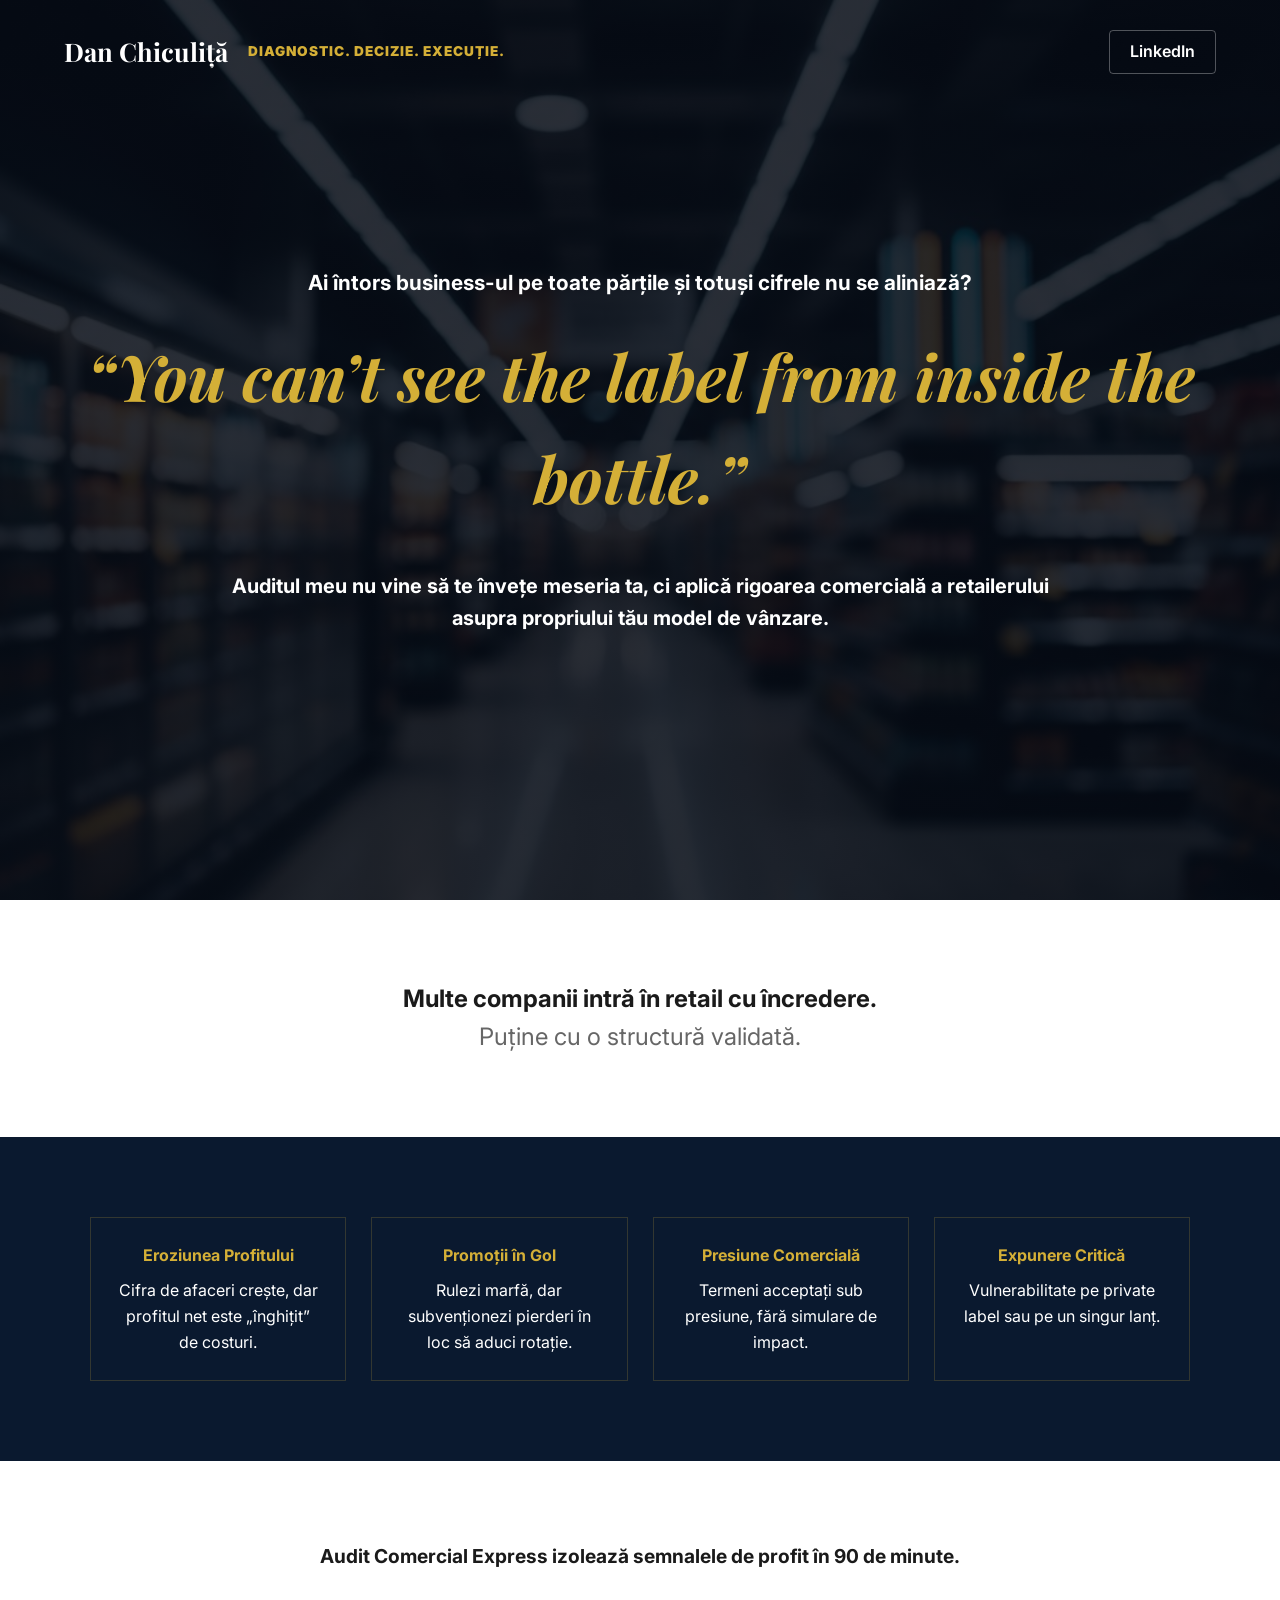
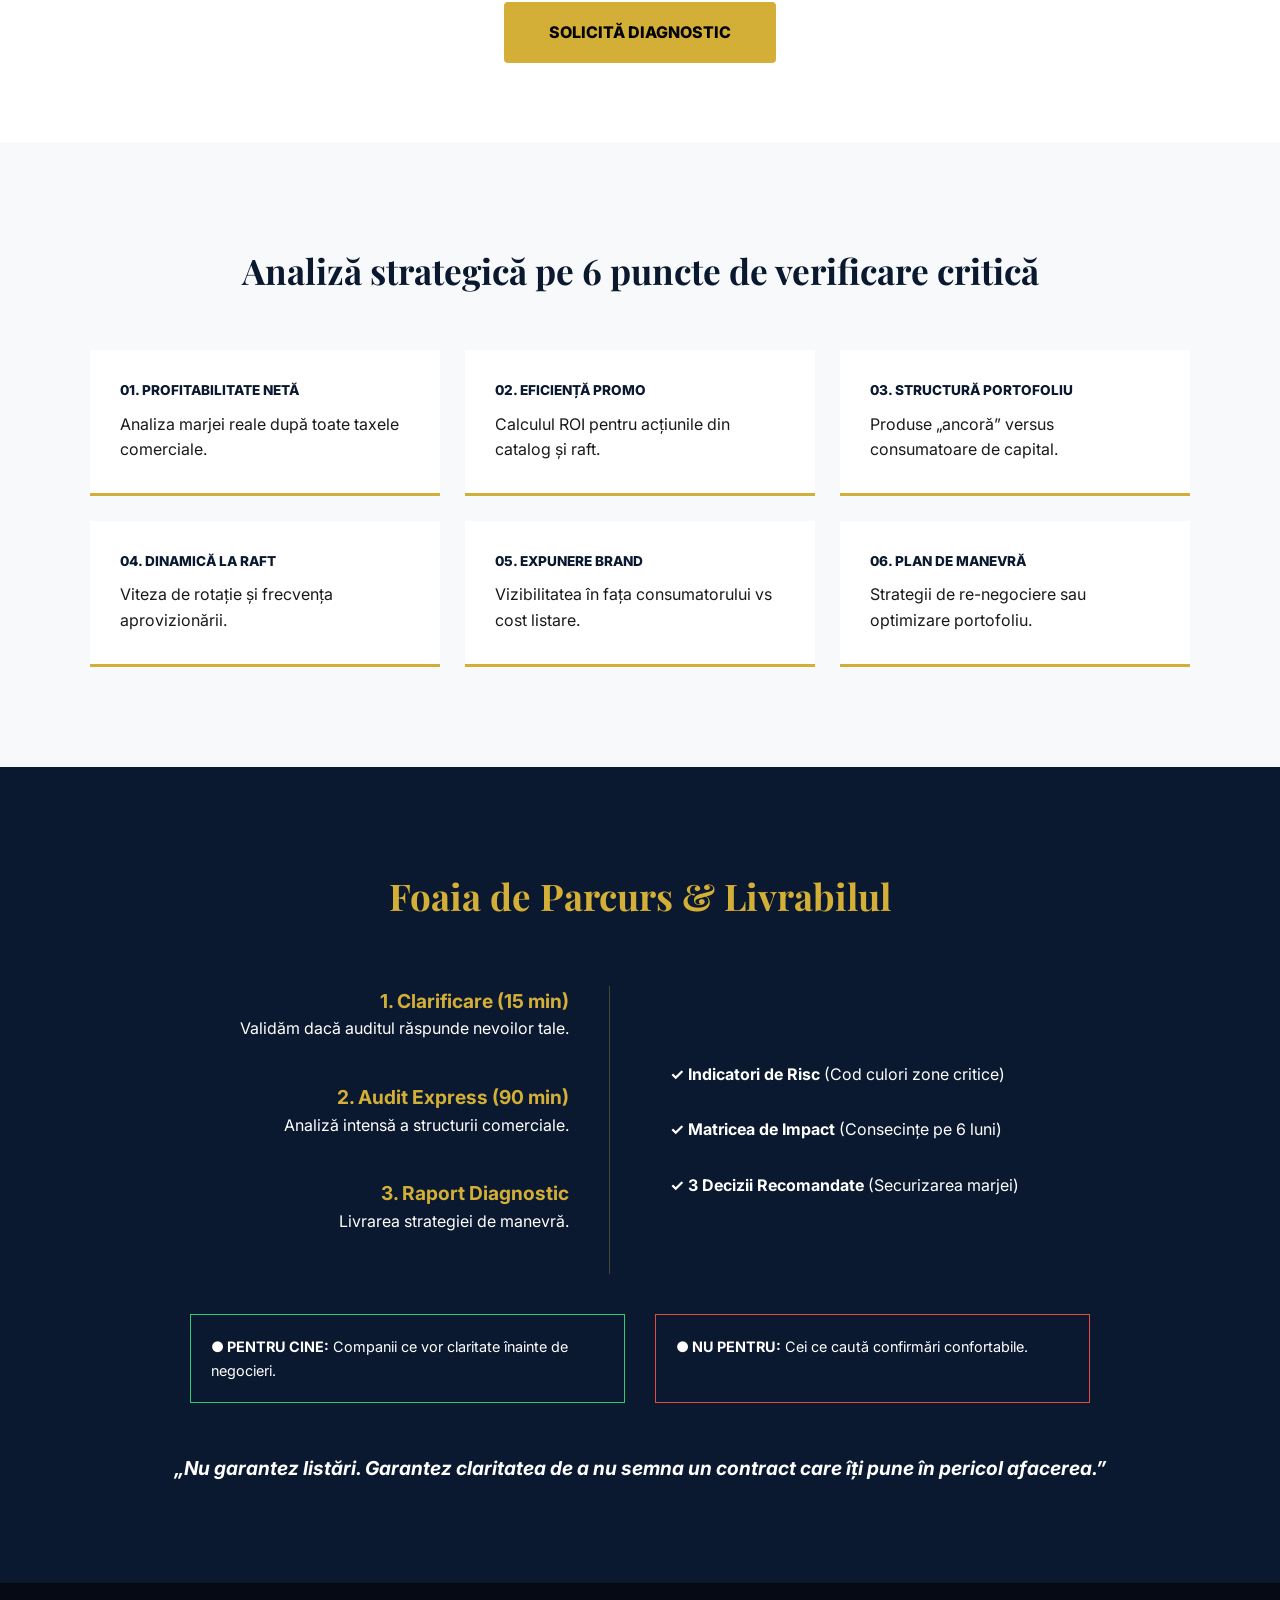
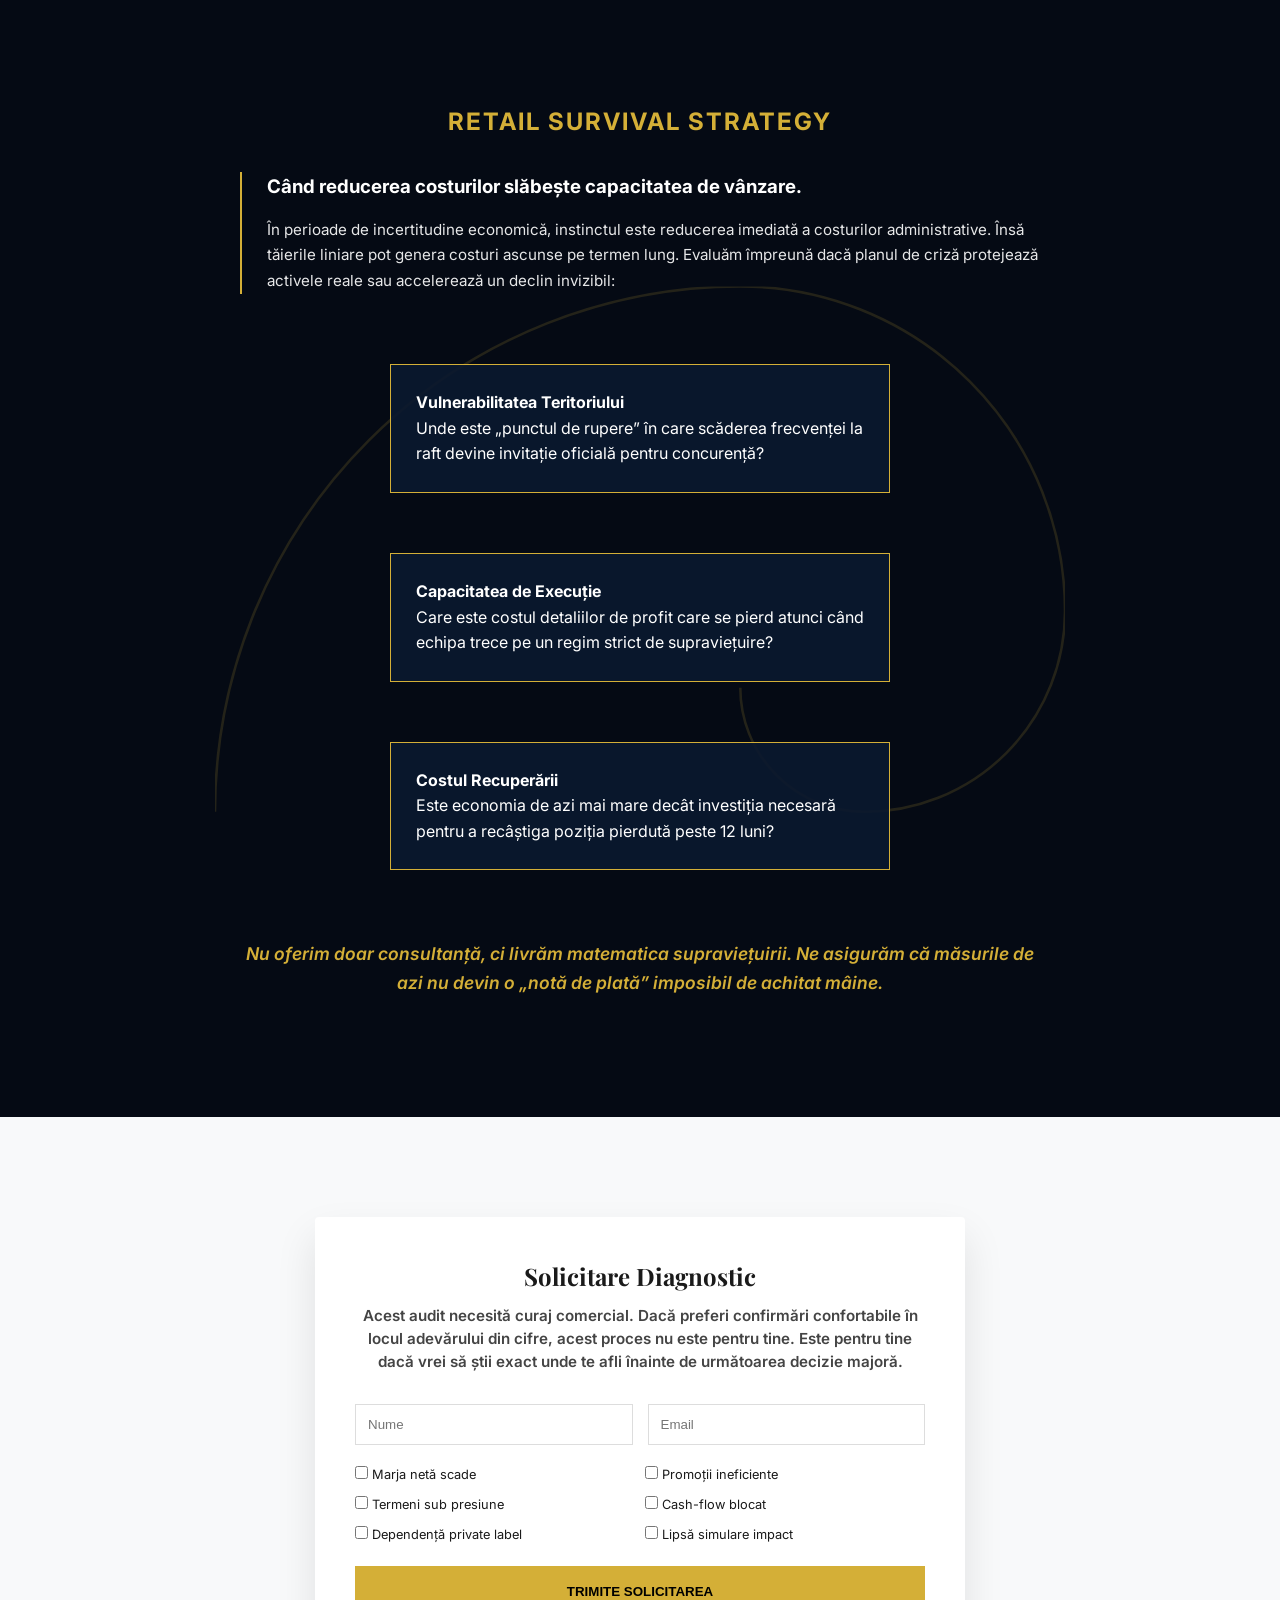
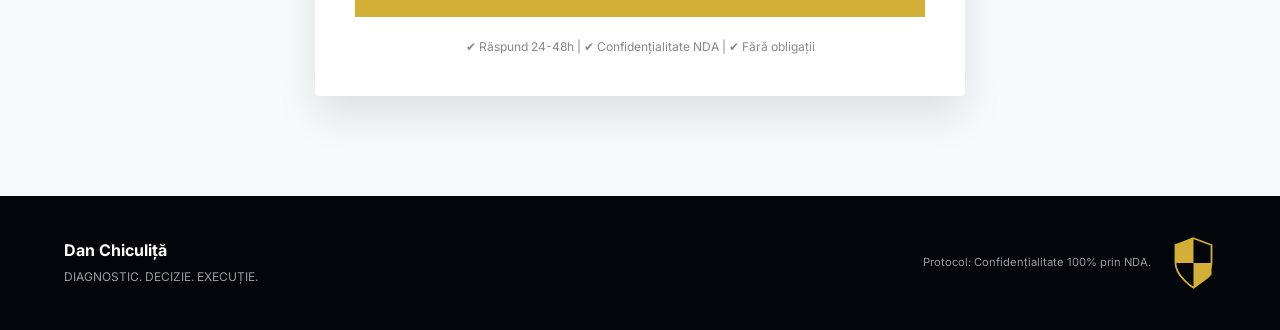
==== index-ro.html @ 2c18dfa9 "Rename index.html to index-ro.html" ====
<!DOCTYPE html>
<html lang="ro">
<head>
    <meta charset="UTF-8">
    <meta name="viewport" content="width=device-width, initial-scale=1.0">
    <title>Dan Chiculiță | Retail Audit & Strategy</title>
    <link href="https://fonts.googleapis.com/css2?family=Playfair+Display:ital,wght@0,700;0,900;1,700&family=Inter:wght@300;400;600;800&display=swap" rel="stylesheet">
    <style>
        :root { 
            --bg-dark: #050a14; 
            --navy-deep: #0a192f; 
            --accent-gold: #d4af37; 
            --pearl-white: #f8f9fa; 
            --text-gray: #555;
        }
        
        * { margin: 0; padding: 0; box-sizing: border-box; }
        body { font-family: 'Inter', sans-serif; background-color: var(--pearl-white); color: #1a1a1a; line-height: 1.6; overflow-x: hidden; }

        header { position: absolute; width: 100%; top: 0; padding: 30px 5%; display: flex; justify-content: space-between; align-items: center; z-index: 100; }
        .brand-name { color: white; font-family: 'Playfair Display'; font-size: 1.6rem; text-decoration: none; font-weight: 700; }
        .logo-dde { color: var(--accent-gold); font-weight: 900; font-size: 0.85rem; margin-left: 20px; text-transform: uppercase; letter-spacing: 1px; }

        #hero-section { 
            height: 100vh; 
            background: linear-gradient(rgba(5,10,20,0.85), rgba(5,10,20,0.85)), url('supermarket.jpg') center/cover no-repeat; 
            display: flex; align-items: center; justify-content: center; text-align: center; color: white; padding: 0 5%; 
        }
        .hero-titles h1.quote { font-family: 'Playfair Display'; font-size: clamp(2.2rem, 5vw, 4rem); font-style: italic; color: var(--accent-gold); margin-bottom: 15px; }

        .zona-tripartita { text-align: center; }
        .bg-white { background: white; padding: 80px 5%; }
        .bg-navy { background: var(--navy-deep); color: white; padding: 80px 5%; }
        
        .grid-riscuri { display: grid; grid-template-columns: repeat(auto-fit, minmax(200px, 1fr)); gap: 25px; max-width: 1100px; margin: 0 auto; }
        .card-risc { border: 1px solid rgba(212,175,55,0.2); padding: 25px; transition: 0.3s; }
        .card-risc:hover { border-color: var(--accent-gold); transform: translateY(-5px); box-shadow: 0 10px 20px rgba(212,175,55,0.15); }
        .card-risc h4 { color: var(--accent-gold); margin-bottom: 10px; }

        #piloni { padding: 100px 5%; background: var(--pearl-white); text-align: center; }
        .piloni-grid { display: grid; grid-template-columns: repeat(3, 1fr); gap: 25px; max-width: 1100px; margin: 50px auto 0; }
        .pilon-box { background: white; padding: 30px; border-bottom: 3px solid var(--accent-gold); text-align: left; }
        .pilon-box h4 { color: var(--navy-deep); font-weight: 800; font-size: 0.85rem; text-transform: uppercase; margin-bottom: 10px; }

        #foaie-parcurs { padding: 100px 5%; background: var(--navy-deep); color: white; }
        .timeline-flex { max-width: 950px; margin: 0 auto; display: grid; grid-template-columns: 1fr 1fr; gap: 60px; }
        .timeline-steps { border-right: 1px solid rgba(212, 175, 55, 0.3); padding-right: 40px; text-align: right; }
        .timeline-step { margin-bottom: 40px; }
        .timeline-step h3 { color: var(--accent-gold); font-size: 1.2rem; }
        .livrabile-list { display: flex; flex-direction: column; gap: 30px; justify-content: center; }

        .fib-box-asym { border: 1px solid var(--accent-gold); padding: 25px; background: rgba(10,25,47,0.9); width: 340px; margin: 20px 0; z-index: 5; }

        .form-container { max-width: 650px; margin: 0 auto; background: white; padding: 40px; border-radius: 4px; box-shadow: 0 20px 40px rgba(0,0,0,0.1); }
        .form-grid { display: grid; grid-template-columns: 1fr 1fr; gap: 15px; margin-bottom: 20px; }
        .checklist { display: grid; grid-template-columns: 1fr 1fr; gap: 10px; font-size: 0.8rem; margin: 20px 0; text-align: left; }

        footer { padding: 40px 5%; background: #02050a; color: white; display: flex; justify-content: space-between; align-items: center; }
        .shield-svg { width: 45px; fill: var(--accent-gold); }
    </style>
</head>
<body>

    <header>
        <div style="display: flex; align-items: center;">
            <a href="#" class="brand-name">Dan Chiculiță</a>
            <div class="logo-dde">DIAGNOSTIC. DECIZIE. EXECUȚIE.</div>
        </div>
        <a href="https://linkedin.com/in/danchiculita" target="_blank" style="color:white; text-decoration:none; font-weight:600; border:1px solid rgba(255,255,255,0.3); padding:8px 20px; border-radius:4px;">LinkedIn</a>
    </header>

    <section id="hero-section">
        <div class="hero-titles">
            <p style="font-weight:700; font-size:1.3rem; margin-bottom:25px;">Ai întors business-ul pe toate părțile și totuși cifrele nu se aliniază?</p>
            <h1 class="quote">“You can’t see the label from inside the bottle.”</h1>
            <p style="font-weight:700; font-size:1.25rem; max-width:850px; margin:40px auto 0;">Auditul meu nu vine să te învețe meseria ta, ci aplică rigoarea comercială a retailerului asupra propriului tău model de vânzare.</p>
        </div>
    </section>

    <section class="zona-tripartita">
        <div class="bg-white">
            <h2>Multe companii intră în retail cu încredere. <br><span style="font-weight: 400; color: #666;">Puține cu o structură validată.</span></h2>
        </div>
        <div class="bg-navy">
            <div class="grid-riscuri">
                <div class="card-risc"><h4>Eroziunea Profitului</h4><p>Cifra de afaceri crește, dar profitul net este „înghițit” de costuri.</p></div>
                <div class="card-risc"><h4>Promoții în Gol</h4><p>Rulezi marfă, dar subvenționezi pierderi în loc să aduci rotație.</p></div>
                <div class="card-risc"><h4>Presiune Comercială</h4><p>Termeni acceptați sub presiune, fără simulare de impact.</p></div>
                <div class="card-risc"><h4>Expunere Critică</h4><p>Vulnerabilitate pe private label sau pe un singur lanț.</p></div>
            </div>
        </div>
        <div class="bg-white">
            <p style="font-size: 1.2rem; font-weight: 700; margin-bottom: 30px;">Audit Comercial Express izolează semnalele de profit în 90 de minute.</p>
            <a href="#contact" style="display: inline-block; background: var(--accent-gold); color: black; padding: 18px 45px; text-decoration: none; font-weight: 800; border-radius: 4px;">SOLICITĂ DIAGNOSTIC</a>
        </div>
    </section>

    <section id="piloni">
        <h2 style="font-family:'Playfair Display'; color:var(--navy-deep); font-size: 2.2rem;">Analiză strategică pe 6 puncte de verificare critică</h2>
        <div class="piloni-grid">
            <div class="pilon-box"><h4>01. Profitabilitate Netă</h4><p>Analiza marjei reale după toate taxele comerciale.</p></div>
            <div class="pilon-box"><h4>02. Eficiență Promo</h4><p>Calculul ROI pentru acțiunile din catalog și raft.</p></div>
            <div class="pilon-box"><h4>03. Structură Portofoliu</h4><p>Produse „ancoră” versus consumatoare de capital.</p></div>
            <div class="pilon-box"><h4>04. Dinamică la Raft</h4><p>Viteza de rotație și frecvența aprovizionării.</p></div>
            <div class="pilon-box"><h4>05. Expunere Brand</h4><p>Vizibilitatea în fața consumatorului vs cost listare.</p></div>
            <div class="pilon-box"><h4>06. Plan de Manevră</h4><p>Strategii de re-negociere sau optimizare portofoliu.</p></div>
        </div>
    </section>

    <section id="foaie-parcurs">
        <h2 style="text-align:center; font-family:'Playfair Display'; color:var(--accent-gold); margin-bottom:60px; font-size: 2.3rem;">Foaia de Parcurs & Livrabilul</h2>
        <div class="timeline-flex">
            <div class="timeline-steps">
                <div class="timeline-step"><h3>1. Clarificare (15 min)</h3><p>Validăm dacă auditul răspunde nevoilor tale.</p></div>
                <div class="timeline-step"><h3>2. Audit Express (90 min)</h3><p>Analiză intensă a structurii comerciale.</p></div>
                <div class="timeline-step"><h3>3. Raport Diagnostic</h3><p>Livrarea strategiei de manevră.</p></div>
            </div>
            <div class="livrabile-list">
                <p><strong>✓ Indicatori de Risc</strong> (Cod culori zone critice)</p>
                <p><strong>✓ Matricea de Impact</strong> (Consecințe pe 6 luni)</p>
                <p><strong>✓ 3 Decizii Recomandate</strong> (Securizarea marjei)</p>
            </div>
        </div>
        <div style="max-width: 900px; margin: 40px auto 0; display: grid; grid-template-columns: 1fr 1fr; gap: 30px;">
            <div style="border: 1px solid #2ecc71; padding: 20px; font-size: 0.9rem;"><strong>● PENTRU CINE:</strong> Companii ce vor claritate înainte de negocieri.</div>
            <div style="border: 1px solid #e74c3c; padding: 20px; font-size: 0.9rem;"><strong>● NU PENTRU:</strong> Cei ce caută confirmări confortabile.</div>
        </div>
        <p style="text-align: center; margin-top: 50px; font-style: italic; font-weight: 700; font-size: 1.2rem; color: white;">
            „Nu garantez listări. Garantez claritatea de a nu semna un contract care îți pune în pericol afacerea.”
        </p>
    </section>

    <section id="fibonacci" style="padding: 120px 5%; background: var(--bg-dark); color: white; position: relative; text-align: center;">
        <svg style="position: absolute; top: 50%; left: 50%; transform: translate(-50%, -50%); width: 850px; opacity: 0.15;" viewBox="0 0 100 62" xmlns="http://www.w3.org/2000/svg">
            <path d="M0,61.8 A61.8,61.8 0 0,1 61.8,0 A38.2,38.2 0 0,1 100,38.2 A23.6,23.6 0 0,1 76.4,61.8 A14.6,14.6 0 0,1 61.8,47.2" fill="none" stroke="#d4af37" stroke-width="0.3"/>
        </svg>
        <div style="position: relative; z-index: 10; max-width: 800px; margin: 0 auto;">
            <h2 style="color:var(--accent-gold); margin-bottom: 30px; letter-spacing: 2px;">RETAIL SURVIVAL STRATEGY</h2>
            <div style="margin-bottom: 50px; text-align: left; border-left: 2px solid var(--accent-gold); padding-left: 25px;">
                <h3 style="margin-bottom: 15px;">Când reducerea costurilor slăbește capacitatea de vânzare.</h3>
                <p style="font-size: 0.95rem; opacity: 0.9; line-height: 1.7;">
                    În perioade de incertitudine economică, instinctul este reducerea imediată a costurilor administrative. Însă tăierile liniare pot genera costuri ascunse pe termen lung. Evaluăm împreună dacă planul de criză protejează activele reale sau accelerează un declin invizibil:
                </p>
            </div>
            <div style="display: flex; flex-direction: column; gap: 20px; align-items: center;">
                <div class="fib-box-asym" style="width: 100%; max-width: 500px; text-align: left;">
                    <strong>Vulnerabilitatea Teritoriului</strong>
                    <p>Unde este „punctul de rupere” în care scăderea frecvenței la raft devine invitație oficială pentru concurență?</p>
                </div>
                <div class="fib-box-asym" style="width: 100%; max-width: 500px; text-align: left;">
                    <strong>Capacitatea de Execuție</strong>
                    <p>Care este costul detaliilor de profit care se pierd atunci când echipa trece pe un regim strict de supraviețuire?</p>
                </div>
                <div class="fib-box-asym" style="width: 100%; max-width: 500px; text-align: left;">
                    <strong>Costul Recuperării</strong>
                    <p>Este economia de azi mai mare decât investiția necesară pentru a recâștiga poziția pierdută peste 12 luni?</p>
                </div>
            </div>
            <p style="margin-top: 50px; font-size: 1.1rem; font-weight: 600; font-style: italic; color: var(--accent-gold);">
                Nu oferim doar consultanță, ci livrăm matematica supraviețuirii. Ne asigurăm că măsurile de azi nu devin o „notă de plată” imposibil de achitat mâine.
            </p>
        </div>
    </section>

    <section id="contact" style="padding: 100px 5%; text-align: center;">
        <div class="form-container">
            <h2 style="font-family:'Playfair Display'; margin-bottom: 10px;">Solicitare Diagnostic</h2>
            <p style="font-size: 0.95rem; line-height: 1.5; color: #444; margin-bottom: 30px; font-weight: 600;">
                Acest audit necesită curaj comercial. Dacă preferi confirmări confortabile în locul adevărului din cifre, acest proces nu este pentru tine. Este pentru tine dacă vrei să știi exact unde te afli înainte de următoarea decizie majoră.
            </p>
            
            <form>
                <div class="form-grid">
                    <input type="text" placeholder="Nume" style="padding:12px; border:1px solid #ddd;">
                    <input type="email" placeholder="Email" style="padding:12px; border:1px solid #ddd;">
                </div>
                <div class="checklist">
                    <label><input type="checkbox"> Marja netă scade</label>
                    <label><input type="checkbox"> Promoții ineficiente</label>
                    <label><input type="checkbox"> Termeni sub presiune</label>
                    <label><input type="checkbox"> Cash-flow blocat</label>
                    <label><input type="checkbox"> Dependență private label</label>
                    <label><input type="checkbox"> Lipsă simulare impact</label>
                </div>
                <button type="submit" style="width:100%; padding:18px; background:var(--accent-gold); border:none; font-weight:800; cursor:pointer;">TRIMITE SOLICITAREA</button>
            </form>
            <p style="font-size: 0.75rem; margin-top: 20px; color: #888;">✔ Răspund 24-48h | ✔ Confidențialitate NDA | ✔ Fără obligații</p>
        </div>
    </section>

    <footer>
        <div><strong>Dan Chiculiță</strong><br><span style="font-size:0.75rem; opacity:0.6;">DIAGNOSTIC. DECIZIE. EXECUȚIE.</span></div>
        <div style="display:flex; align-items:center; gap:20px;">
            <p style="font-size:0.7rem; opacity:0.6;">Protocol: Confidențialitate 100% prin NDA.</p>
            <svg class="shield-svg" viewBox="0 0 100 120"><path d="M50,5 L90,20 L90,60 C90,90 50,115 50,115 C50,115 10,90 10,60 L10,20 Z" fill="none" stroke="#d4af37" stroke-width="4"/><path d="M50,5 L50,60 L10,60 L10,20 Z" fill="#d4af37"/><path d="M50,60 L90,60 L90,85 C82,98 50,115 50,115 Z" fill="#d4af37"/></svg>
        </div>
    </footer>

</body>
</html>
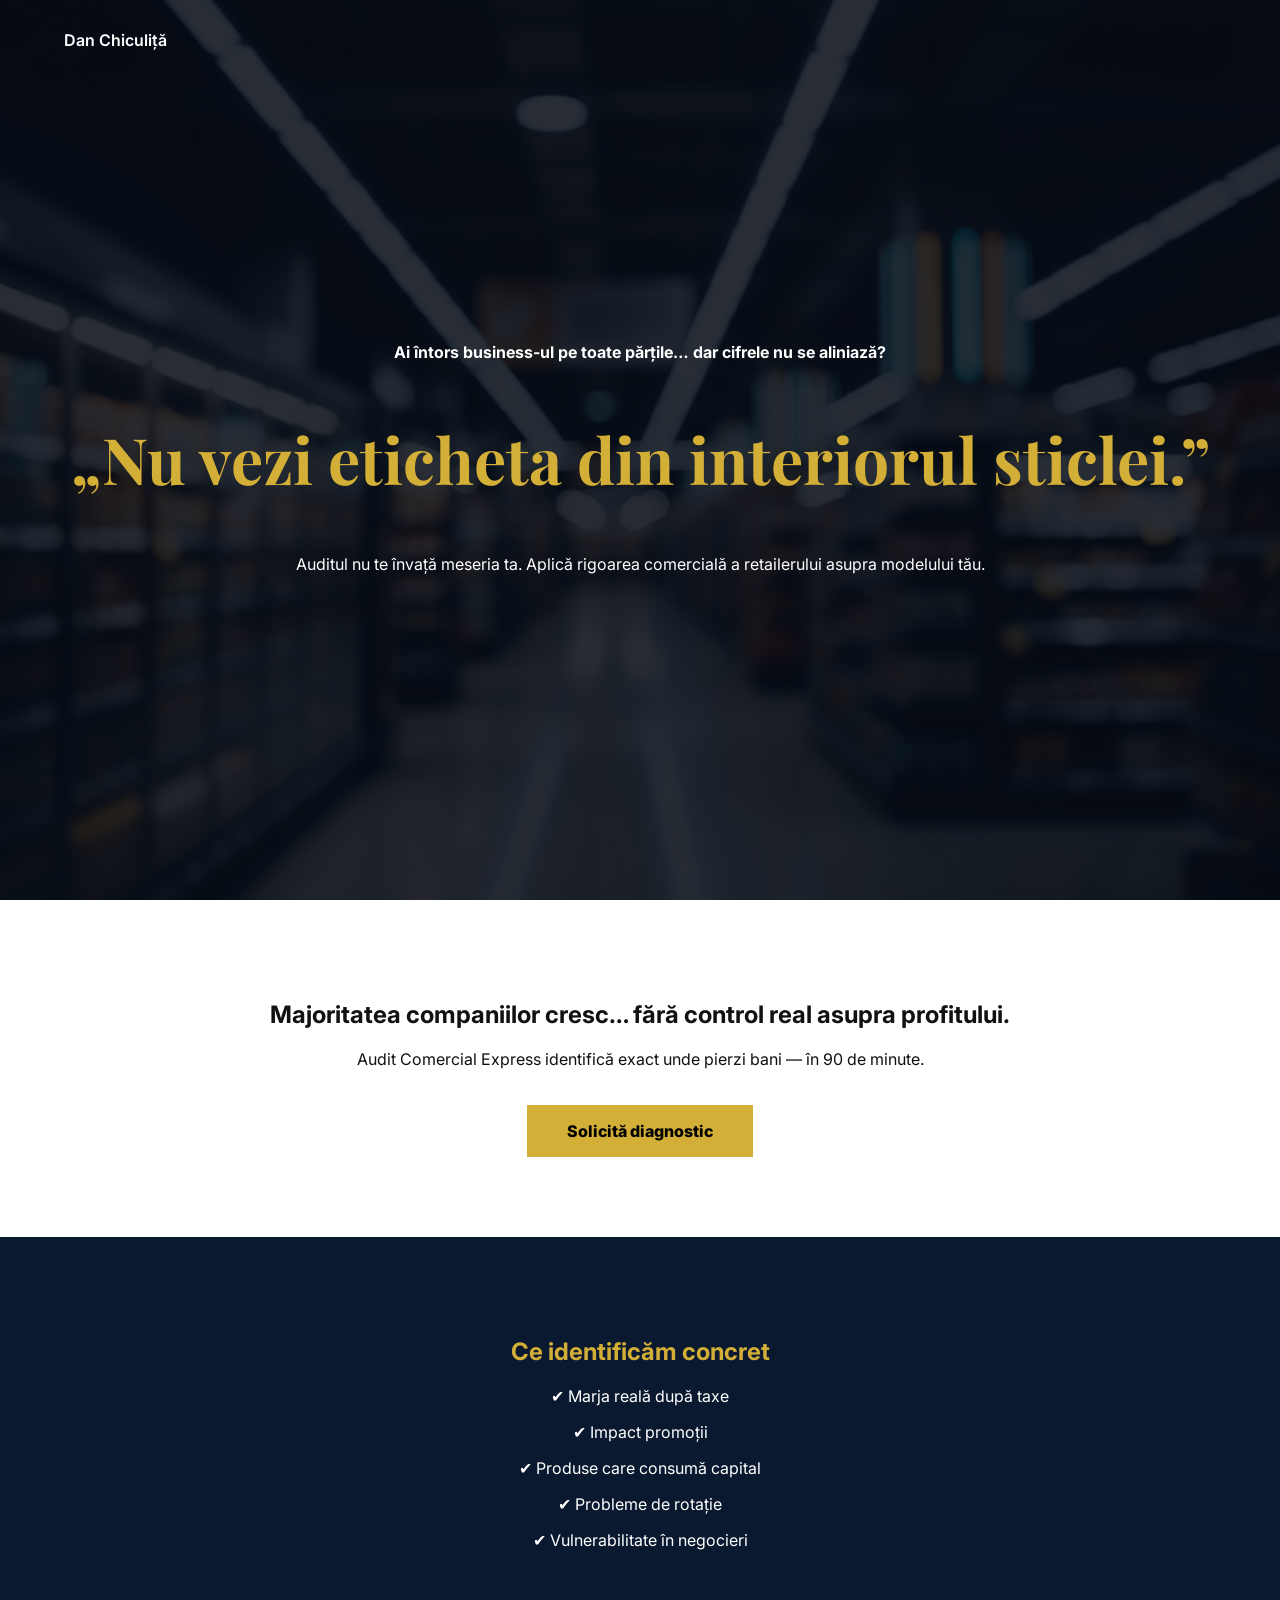
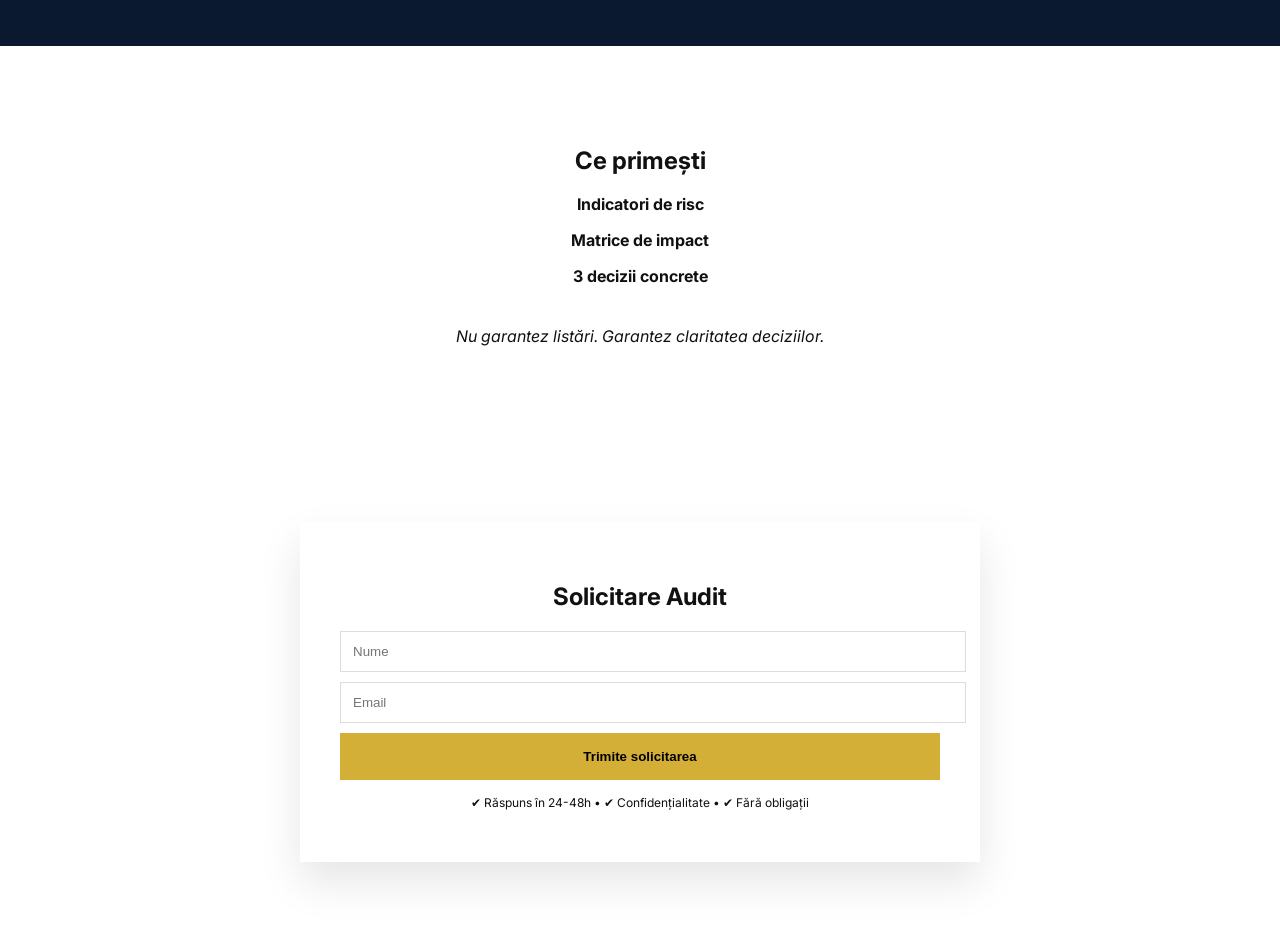
==== commit c3cbe1b2: "Update index-ro.html" ====
--- a/index-ro.html
+++ b/index-ro.html
@@ -1,200 +1,171 @@
 <!DOCTYPE html>
 <html lang="ro">
 <head>
-    <meta charset="UTF-8">
-    <meta name="viewport" content="width=device-width, initial-scale=1.0">
-    <title>Dan Chiculiță | Retail Audit & Strategy</title>
-    <link href="https://fonts.googleapis.com/css2?family=Playfair+Display:ital,wght@0,700;0,900;1,700&family=Inter:wght@300;400;600;800&display=swap" rel="stylesheet">
-    <style>
-        :root { 
-            --bg-dark: #050a14; 
-            --navy-deep: #0a192f; 
-            --accent-gold: #d4af37; 
-            --pearl-white: #f8f9fa; 
-            --text-gray: #555;
-        }
-        
-        * { margin: 0; padding: 0; box-sizing: border-box; }
-        body { font-family: 'Inter', sans-serif; background-color: var(--pearl-white); color: #1a1a1a; line-height: 1.6; overflow-x: hidden; }
+  <meta charset="UTF-8">
+  <meta name="viewport" content="width=device-width, initial-scale=1.0">
+  <title>Retail Audit | Dan Chiculiță</title>
 
-        header { position: absolute; width: 100%; top: 0; padding: 30px 5%; display: flex; justify-content: space-between; align-items: center; z-index: 100; }
-        .brand-name { color: white; font-family: 'Playfair Display'; font-size: 1.6rem; text-decoration: none; font-weight: 700; }
-        .logo-dde { color: var(--accent-gold); font-weight: 900; font-size: 0.85rem; margin-left: 20px; text-transform: uppercase; letter-spacing: 1px; }
+  <link href="https://fonts.googleapis.com/css2?family=Playfair+Display:wght@700;900&family=Inter:wght@300;400;600;800&display=swap" rel="stylesheet">
 
-        #hero-section { 
-            height: 100vh; 
-            background: linear-gradient(rgba(5,10,20,0.85), rgba(5,10,20,0.85)), url('supermarket.jpg') center/cover no-repeat; 
-            display: flex; align-items: center; justify-content: center; text-align: center; color: white; padding: 0 5%; 
-        }
-        .hero-titles h1.quote { font-family: 'Playfair Display'; font-size: clamp(2.2rem, 5vw, 4rem); font-style: italic; color: var(--accent-gold); margin-bottom: 15px; }
+  <style>
+    :root {
+      --bg-dark:#050a14;
+      --navy:#0a192f;
+      --gold:#d4af37;
+      --white:#ffffff;
+    }
 
-        .zona-tripartita { text-align: center; }
-        .bg-white { background: white; padding: 80px 5%; }
-        .bg-navy { background: var(--navy-deep); color: white; padding: 80px 5%; }
-        
-        .grid-riscuri { display: grid; grid-template-columns: repeat(auto-fit, minmax(200px, 1fr)); gap: 25px; max-width: 1100px; margin: 0 auto; }
-        .card-risc { border: 1px solid rgba(212,175,55,0.2); padding: 25px; transition: 0.3s; }
-        .card-risc:hover { border-color: var(--accent-gold); transform: translateY(-5px); box-shadow: 0 10px 20px rgba(212,175,55,0.15); }
-        .card-risc h4 { color: var(--accent-gold); margin-bottom: 10px; }
+    body {
+      margin:0;
+      font-family:'Inter', sans-serif;
+      background:#fff;
+      color:#111;
+    }
 
-        #piloni { padding: 100px 5%; background: var(--pearl-white); text-align: center; }
-        .piloni-grid { display: grid; grid-template-columns: repeat(3, 1fr); gap: 25px; max-width: 1100px; margin: 50px auto 0; }
-        .pilon-box { background: white; padding: 30px; border-bottom: 3px solid var(--accent-gold); text-align: left; }
-        .pilon-box h4 { color: var(--navy-deep); font-weight: 800; font-size: 0.85rem; text-transform: uppercase; margin-bottom: 10px; }
+    header {
+      position:absolute;
+      top:0;
+      width:100%;
+      padding:30px 5%;
+      display:flex;
+      justify-content:space-between;
+      align-items:center;
+      z-index:10;
+    }
 
-        #foaie-parcurs { padding: 100px 5%; background: var(--navy-deep); color: white; }
-        .timeline-flex { max-width: 950px; margin: 0 auto; display: grid; grid-template-columns: 1fr 1fr; gap: 60px; }
-        .timeline-steps { border-right: 1px solid rgba(212, 175, 55, 0.3); padding-right: 40px; text-align: right; }
-        .timeline-step { margin-bottom: 40px; }
-        .timeline-step h3 { color: var(--accent-gold); font-size: 1.2rem; }
-        .livrabile-list { display: flex; flex-direction: column; gap: 30px; justify-content: center; }
+    header a {
+      color:white;
+      text-decoration:none;
+      font-weight:600;
+    }
 
-        .fib-box-asym { border: 1px solid var(--accent-gold); padding: 25px; background: rgba(10,25,47,0.9); width: 340px; margin: 20px 0; z-index: 5; }
+    .hero {
+      height:100vh;
+      background:linear-gradient(rgba(5,10,20,0.85),rgba(5,10,20,0.85)),url('supermarket.jpg') center/cover;
+      display:flex;
+      align-items:center;
+      justify-content:center;
+      text-align:center;
+      color:white;
+      padding:0 5%;
+    }
 
-        .form-container { max-width: 650px; margin: 0 auto; background: white; padding: 40px; border-radius: 4px; box-shadow: 0 20px 40px rgba(0,0,0,0.1); }
-        .form-grid { display: grid; grid-template-columns: 1fr 1fr; gap: 15px; margin-bottom: 20px; }
-        .checklist { display: grid; grid-template-columns: 1fr 1fr; gap: 10px; font-size: 0.8rem; margin: 20px 0; text-align: left; }
+    h1 {
+      font-family:'Playfair Display';
+      color:var(--gold);
+      font-size:clamp(2.2rem,5vw,4rem);
+    }
 
-        footer { padding: 40px 5%; background: #02050a; color: white; display: flex; justify-content: space-between; align-items: center; }
-        .shield-svg { width: 45px; fill: var(--accent-gold); }
-    </style>
+    .section {
+      padding:80px 5%;
+      text-align:center;
+    }
+
+    .btn {
+      background:var(--gold);
+      padding:16px 40px;
+      font-weight:800;
+      text-decoration:none;
+      color:black;
+      display:inline-block;
+      margin-top:20px;
+    }
+
+    .form-box {
+      max-width:600px;
+      margin:auto;
+      background:white;
+      padding:40px;
+      box-shadow:0 20px 40px rgba(0,0,0,0.1);
+    }
+
+    input {
+      width:100%;
+      padding:12px;
+      margin-bottom:10px;
+      border:1px solid #ddd;
+    }
+
+    button {
+      width:100%;
+      padding:16px;
+      background:var(--gold);
+      border:none;
+      font-weight:800;
+      cursor:pointer;
+    }
+  </style>
 </head>
+
 <body>
 
-    <header>
-        <div style="display: flex; align-items: center;">
-            <a href="#" class="brand-name">Dan Chiculiță</a>
-            <div class="logo-dde">DIAGNOSTIC. DECIZIE. EXECUȚIE.</div>
-        </div>
-        <a href="https://linkedin.com/in/danchiculita" target="_blank" style="color:white; text-decoration:none; font-weight:600; border:1px solid rgba(255,255,255,0.3); padding:8px 20px; border-radius:4px;">LinkedIn</a>
-    </header>
+<header>
+  <div>
+    <a href="#">Dan Chiculiță</a>
+  </div>
+  <div>
+    <a href="index-en.html">EN</a>
+  </div>
+</header>
 
-    <section id="hero-section">
-        <div class="hero-titles">
-            <p style="font-weight:700; font-size:1.3rem; margin-bottom:25px;">Ai întors business-ul pe toate părțile și totuși cifrele nu se aliniază?</p>
-            <h1 class="quote">“You can’t see the label from inside the bottle.”</h1>
-            <p style="font-weight:700; font-size:1.25rem; max-width:850px; margin:40px auto 0;">Auditul meu nu vine să te învețe meseria ta, ci aplică rigoarea comercială a retailerului asupra propriului tău model de vânzare.</p>
-        </div>
-    </section>
+<section class="hero">
+  <div>
+    <p style="font-weight:700;">Ai întors business-ul pe toate părțile… dar cifrele nu se aliniază?</p>
+    <h1>„Nu vezi eticheta din interiorul sticlei.”</h1>
+    <p style="max-width:700px;margin:auto;">
+      Auditul nu te învață meseria ta. Aplică rigoarea comercială a retailerului asupra modelului tău.
+    </p>
+  </div>
+</section>
 
-    <section class="zona-tripartita">
-        <div class="bg-white">
-            <h2>Multe companii intră în retail cu încredere. <br><span style="font-weight: 400; color: #666;">Puține cu o structură validată.</span></h2>
-        </div>
-        <div class="bg-navy">
-            <div class="grid-riscuri">
-                <div class="card-risc"><h4>Eroziunea Profitului</h4><p>Cifra de afaceri crește, dar profitul net este „înghițit” de costuri.</p></div>
-                <div class="card-risc"><h4>Promoții în Gol</h4><p>Rulezi marfă, dar subvenționezi pierderi în loc să aduci rotație.</p></div>
-                <div class="card-risc"><h4>Presiune Comercială</h4><p>Termeni acceptați sub presiune, fără simulare de impact.</p></div>
-                <div class="card-risc"><h4>Expunere Critică</h4><p>Vulnerabilitate pe private label sau pe un singur lanț.</p></div>
-            </div>
-        </div>
-        <div class="bg-white">
-            <p style="font-size: 1.2rem; font-weight: 700; margin-bottom: 30px;">Audit Comercial Express izolează semnalele de profit în 90 de minute.</p>
-            <a href="#contact" style="display: inline-block; background: var(--accent-gold); color: black; padding: 18px 45px; text-decoration: none; font-weight: 800; border-radius: 4px;">SOLICITĂ DIAGNOSTIC</a>
-        </div>
-    </section>
+<section class="section">
+  <h2>Majoritatea companiilor cresc… fără control real asupra profitului.</h2>
+  <p>Audit Comercial Express identifică exact unde pierzi bani — în 90 de minute.</p>
+  <a href="#contact" class="btn">Solicită diagnostic</a>
+</section>
 
-    <section id="piloni">
-        <h2 style="font-family:'Playfair Display'; color:var(--navy-deep); font-size: 2.2rem;">Analiză strategică pe 6 puncte de verificare critică</h2>
-        <div class="piloni-grid">
-            <div class="pilon-box"><h4>01. Profitabilitate Netă</h4><p>Analiza marjei reale după toate taxele comerciale.</p></div>
-            <div class="pilon-box"><h4>02. Eficiență Promo</h4><p>Calculul ROI pentru acțiunile din catalog și raft.</p></div>
-            <div class="pilon-box"><h4>03. Structură Portofoliu</h4><p>Produse „ancoră” versus consumatoare de capital.</p></div>
-            <div class="pilon-box"><h4>04. Dinamică la Raft</h4><p>Viteza de rotație și frecvența aprovizionării.</p></div>
-            <div class="pilon-box"><h4>05. Expunere Brand</h4><p>Vizibilitatea în fața consumatorului vs cost listare.</p></div>
-            <div class="pilon-box"><h4>06. Plan de Manevră</h4><p>Strategii de re-negociere sau optimizare portofoliu.</p></div>
-        </div>
-    </section>
+<section class="section" style="background:#0a192f;color:white;">
+  <h2 style="color:#d4af37;">Ce identificăm concret</h2>
 
-    <section id="foaie-parcurs">
-        <h2 style="text-align:center; font-family:'Playfair Display'; color:var(--accent-gold); margin-bottom:60px; font-size: 2.3rem;">Foaia de Parcurs & Livrabilul</h2>
-        <div class="timeline-flex">
-            <div class="timeline-steps">
-                <div class="timeline-step"><h3>1. Clarificare (15 min)</h3><p>Validăm dacă auditul răspunde nevoilor tale.</p></div>
-                <div class="timeline-step"><h3>2. Audit Express (90 min)</h3><p>Analiză intensă a structurii comerciale.</p></div>
-                <div class="timeline-step"><h3>3. Raport Diagnostic</h3><p>Livrarea strategiei de manevră.</p></div>
-            </div>
-            <div class="livrabile-list">
-                <p><strong>✓ Indicatori de Risc</strong> (Cod culori zone critice)</p>
-                <p><strong>✓ Matricea de Impact</strong> (Consecințe pe 6 luni)</p>
-                <p><strong>✓ 3 Decizii Recomandate</strong> (Securizarea marjei)</p>
-            </div>
-        </div>
-        <div style="max-width: 900px; margin: 40px auto 0; display: grid; grid-template-columns: 1fr 1fr; gap: 30px;">
-            <div style="border: 1px solid #2ecc71; padding: 20px; font-size: 0.9rem;"><strong>● PENTRU CINE:</strong> Companii ce vor claritate înainte de negocieri.</div>
-            <div style="border: 1px solid #e74c3c; padding: 20px; font-size: 0.9rem;"><strong>● NU PENTRU:</strong> Cei ce caută confirmări confortabile.</div>
-        </div>
-        <p style="text-align: center; margin-top: 50px; font-style: italic; font-weight: 700; font-size: 1.2rem; color: white;">
-            „Nu garantez listări. Garantez claritatea de a nu semna un contract care îți pune în pericol afacerea.”
-        </p>
-    </section>
+  <p>✔ Marja reală după taxe</p>
+  <p>✔ Impact promoții</p>
+  <p>✔ Produse care consumă capital</p>
+  <p>✔ Probleme de rotație</p>
+  <p>✔ Vulnerabilitate în negocieri</p>
+</section>
 
-    <section id="fibonacci" style="padding: 120px 5%; background: var(--bg-dark); color: white; position: relative; text-align: center;">
-        <svg style="position: absolute; top: 50%; left: 50%; transform: translate(-50%, -50%); width: 850px; opacity: 0.15;" viewBox="0 0 100 62" xmlns="http://www.w3.org/2000/svg">
-            <path d="M0,61.8 A61.8,61.8 0 0,1 61.8,0 A38.2,38.2 0 0,1 100,38.2 A23.6,23.6 0 0,1 76.4,61.8 A14.6,14.6 0 0,1 61.8,47.2" fill="none" stroke="#d4af37" stroke-width="0.3"/>
-        </svg>
-        <div style="position: relative; z-index: 10; max-width: 800px; margin: 0 auto;">
-            <h2 style="color:var(--accent-gold); margin-bottom: 30px; letter-spacing: 2px;">RETAIL SURVIVAL STRATEGY</h2>
-            <div style="margin-bottom: 50px; text-align: left; border-left: 2px solid var(--accent-gold); padding-left: 25px;">
-                <h3 style="margin-bottom: 15px;">Când reducerea costurilor slăbește capacitatea de vânzare.</h3>
-                <p style="font-size: 0.95rem; opacity: 0.9; line-height: 1.7;">
-                    În perioade de incertitudine economică, instinctul este reducerea imediată a costurilor administrative. Însă tăierile liniare pot genera costuri ascunse pe termen lung. Evaluăm împreună dacă planul de criză protejează activele reale sau accelerează un declin invizibil:
-                </p>
-            </div>
-            <div style="display: flex; flex-direction: column; gap: 20px; align-items: center;">
-                <div class="fib-box-asym" style="width: 100%; max-width: 500px; text-align: left;">
-                    <strong>Vulnerabilitatea Teritoriului</strong>
-                    <p>Unde este „punctul de rupere” în care scăderea frecvenței la raft devine invitație oficială pentru concurență?</p>
-                </div>
-                <div class="fib-box-asym" style="width: 100%; max-width: 500px; text-align: left;">
-                    <strong>Capacitatea de Execuție</strong>
-                    <p>Care este costul detaliilor de profit care se pierd atunci când echipa trece pe un regim strict de supraviețuire?</p>
-                </div>
-                <div class="fib-box-asym" style="width: 100%; max-width: 500px; text-align: left;">
-                    <strong>Costul Recuperării</strong>
-                    <p>Este economia de azi mai mare decât investiția necesară pentru a recâștiga poziția pierdută peste 12 luni?</p>
-                </div>
-            </div>
-            <p style="margin-top: 50px; font-size: 1.1rem; font-weight: 600; font-style: italic; color: var(--accent-gold);">
-                Nu oferim doar consultanță, ci livrăm matematica supraviețuirii. Ne asigurăm că măsurile de azi nu devin o „notă de plată” imposibil de achitat mâine.
-            </p>
-        </div>
-    </section>
+<section class="section">
+  <h2>Ce primești</h2>
 
-    <section id="contact" style="padding: 100px 5%; text-align: center;">
-        <div class="form-container">
-            <h2 style="font-family:'Playfair Display'; margin-bottom: 10px;">Solicitare Diagnostic</h2>
-            <p style="font-size: 0.95rem; line-height: 1.5; color: #444; margin-bottom: 30px; font-weight: 600;">
-                Acest audit necesită curaj comercial. Dacă preferi confirmări confortabile în locul adevărului din cifre, acest proces nu este pentru tine. Este pentru tine dacă vrei să știi exact unde te afli înainte de următoarea decizie majoră.
-            </p>
-            
-            <form>
-                <div class="form-grid">
-                    <input type="text" placeholder="Nume" style="padding:12px; border:1px solid #ddd;">
-                    <input type="email" placeholder="Email" style="padding:12px; border:1px solid #ddd;">
-                </div>
-                <div class="checklist">
-                    <label><input type="checkbox"> Marja netă scade</label>
-                    <label><input type="checkbox"> Promoții ineficiente</label>
-                    <label><input type="checkbox"> Termeni sub presiune</label>
-                    <label><input type="checkbox"> Cash-flow blocat</label>
-                    <label><input type="checkbox"> Dependență private label</label>
-                    <label><input type="checkbox"> Lipsă simulare impact</label>
-                </div>
-                <button type="submit" style="width:100%; padding:18px; background:var(--accent-gold); border:none; font-weight:800; cursor:pointer;">TRIMITE SOLICITAREA</button>
-            </form>
-            <p style="font-size: 0.75rem; margin-top: 20px; color: #888;">✔ Răspund 24-48h | ✔ Confidențialitate NDA | ✔ Fără obligații</p>
-        </div>
-    </section>
+  <p><strong>Indicatori de risc</strong></p>
+  <p><strong>Matrice de impact</strong></p>
+  <p><strong>3 decizii concrete</strong></p>
 
-    <footer>
-        <div><strong>Dan Chiculiță</strong><br><span style="font-size:0.75rem; opacity:0.6;">DIAGNOSTIC. DECIZIE. EXECUȚIE.</span></div>
-        <div style="display:flex; align-items:center; gap:20px;">
-            <p style="font-size:0.7rem; opacity:0.6;">Protocol: Confidențialitate 100% prin NDA.</p>
-            <svg class="shield-svg" viewBox="0 0 100 120"><path d="M50,5 L90,20 L90,60 C90,90 50,115 50,115 C50,115 10,90 10,60 L10,20 Z" fill="none" stroke="#d4af37" stroke-width="4"/><path d="M50,5 L50,60 L10,60 L10,20 Z" fill="#d4af37"/><path d="M50,60 L90,60 L90,85 C82,98 50,115 50,115 Z" fill="#d4af37"/></svg>
-        </div>
-    </footer>
+  <p style="margin-top:40px;font-style:italic;">
+    Nu garantez listări. Garantez claritatea deciziilor.
+  </p>
+</section>
+
+<section id="contact" class="section">
+  <div class="form-box">
+
+    <h2>Solicitare Audit</h2>
+
+    <form action="https://formspree.io/f/meepnlpp" method="POST">
+
+      <input type="text" name="name" placeholder="Nume" required>
+      <input type="email" name="email" placeholder="Email" required>
+
+      <button type="submit">Trimite solicitarea</button>
+
+    </form>
+
+    <p style="font-size:12px;margin-top:15px;">
+      ✔ Răspuns în 24-48h • ✔ Confidențialitate • ✔ Fără obligații
+    </p>
+
+  </div>
+</section>
 
 </body>
 </html>
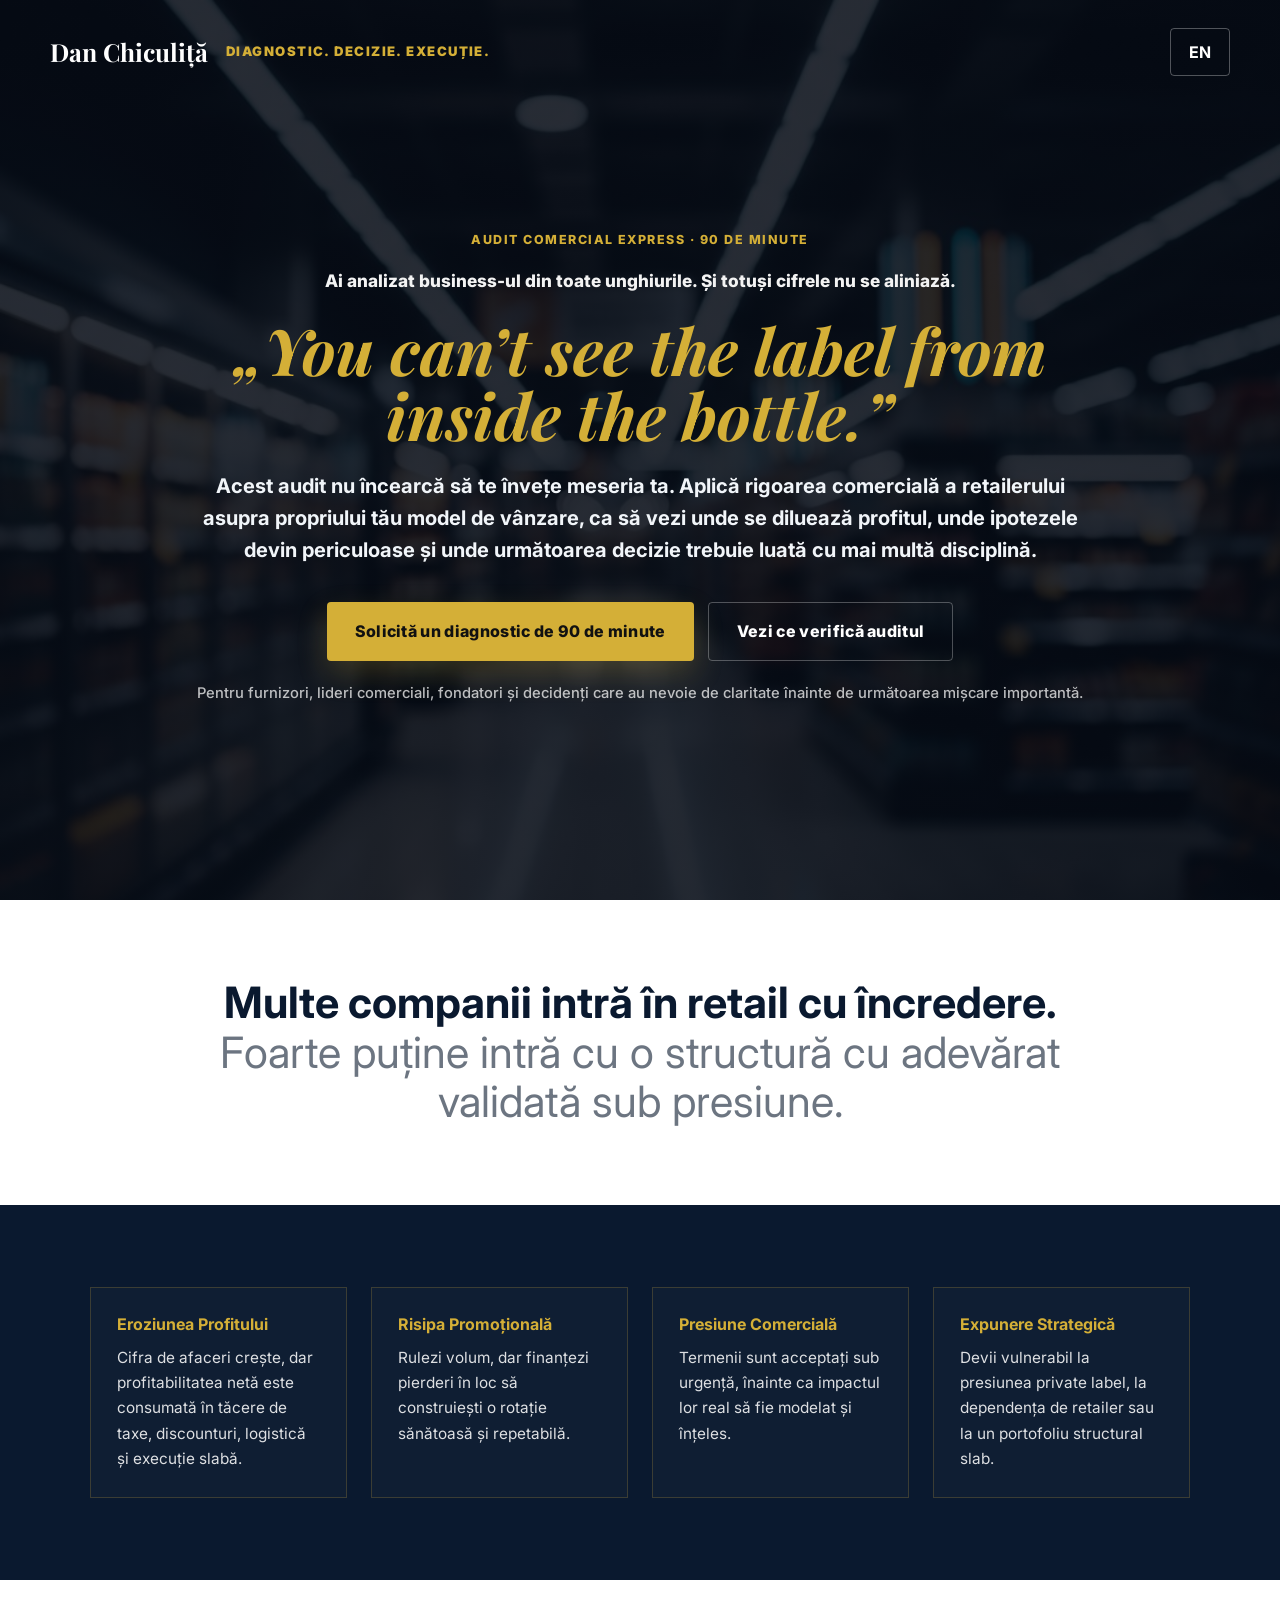
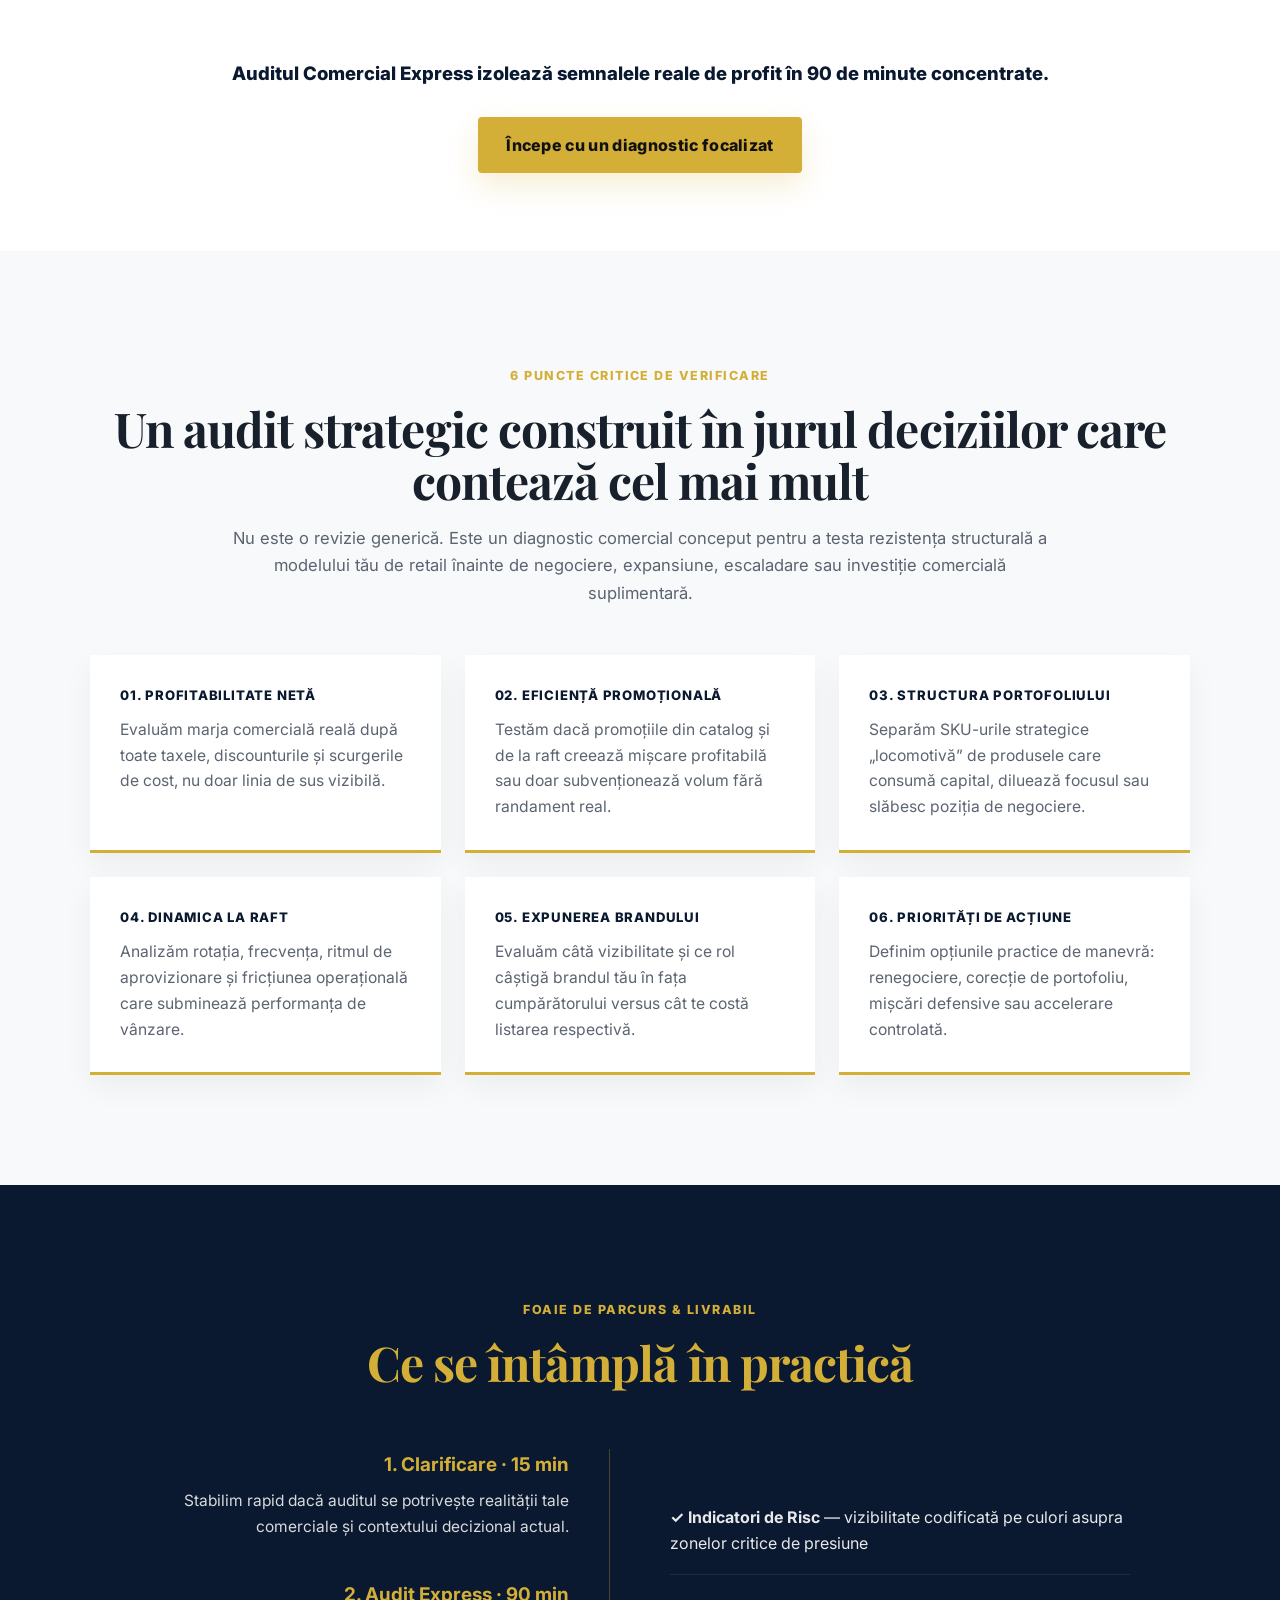
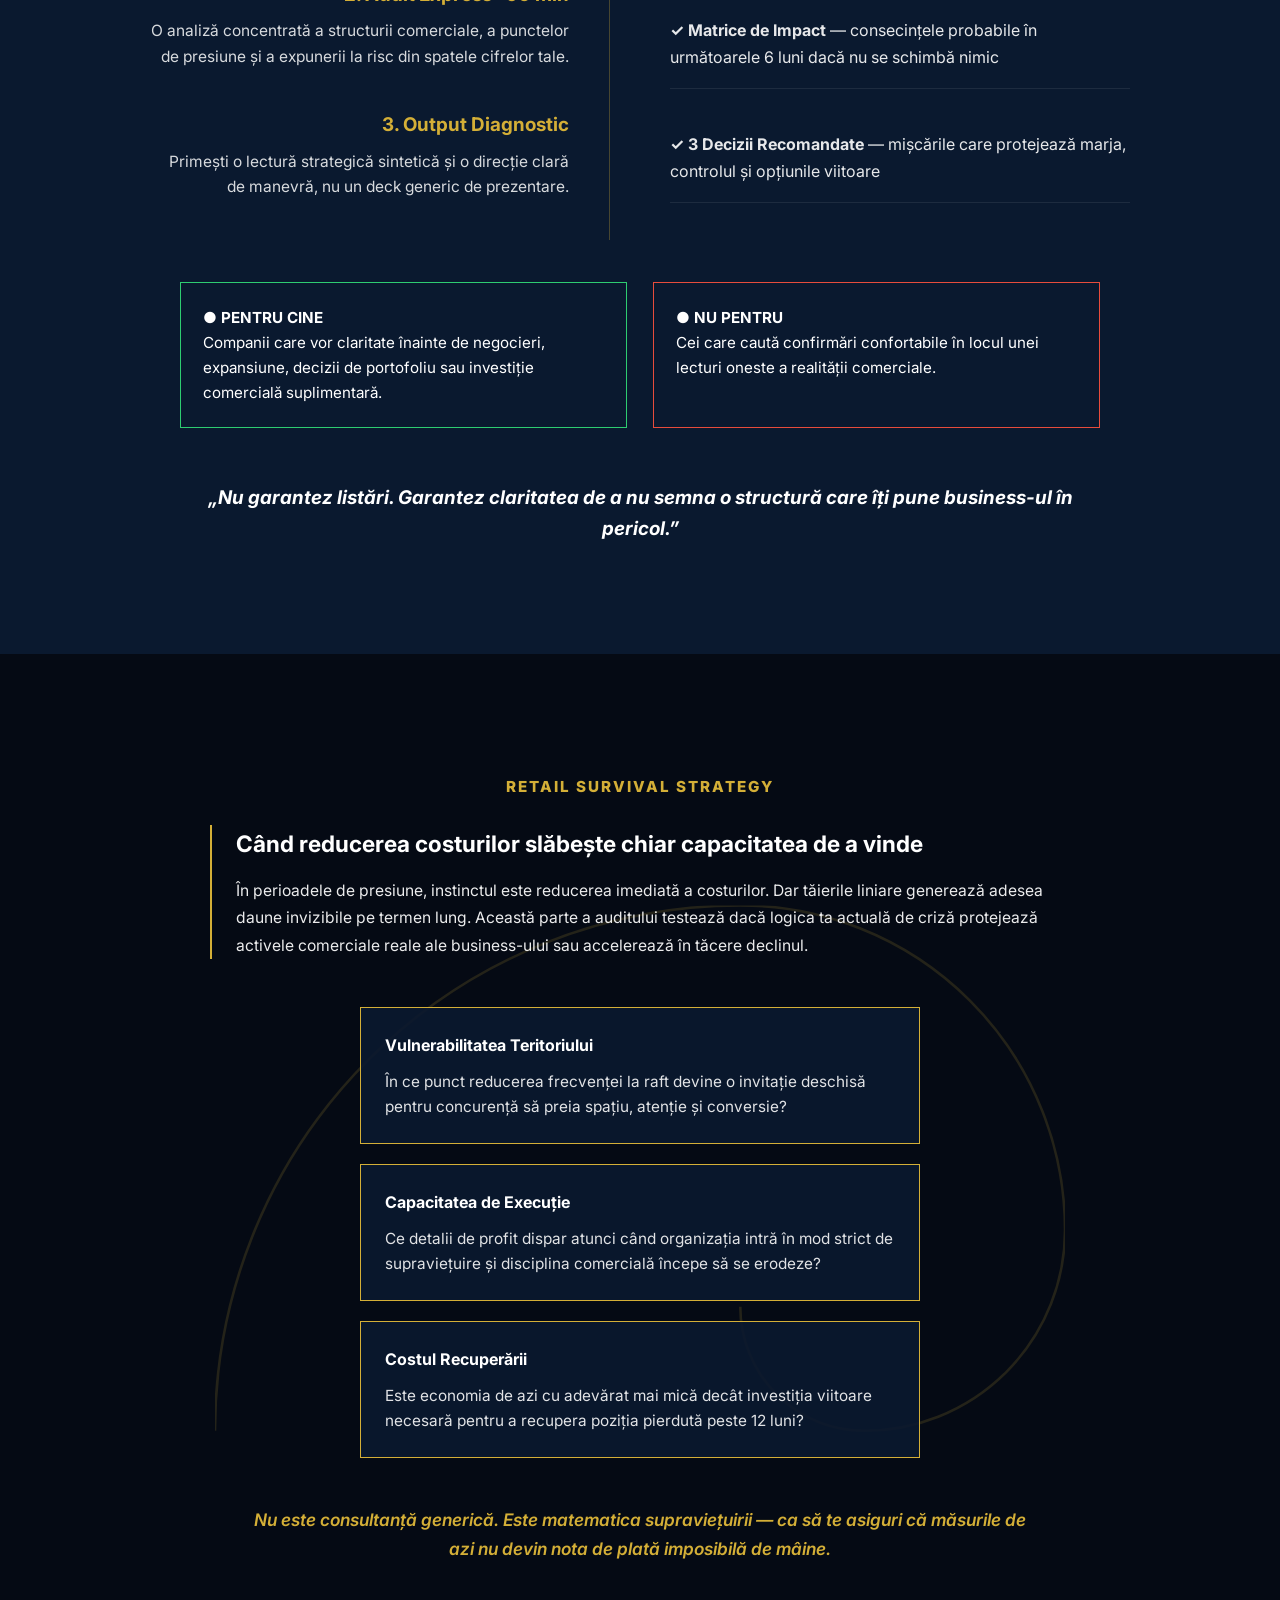
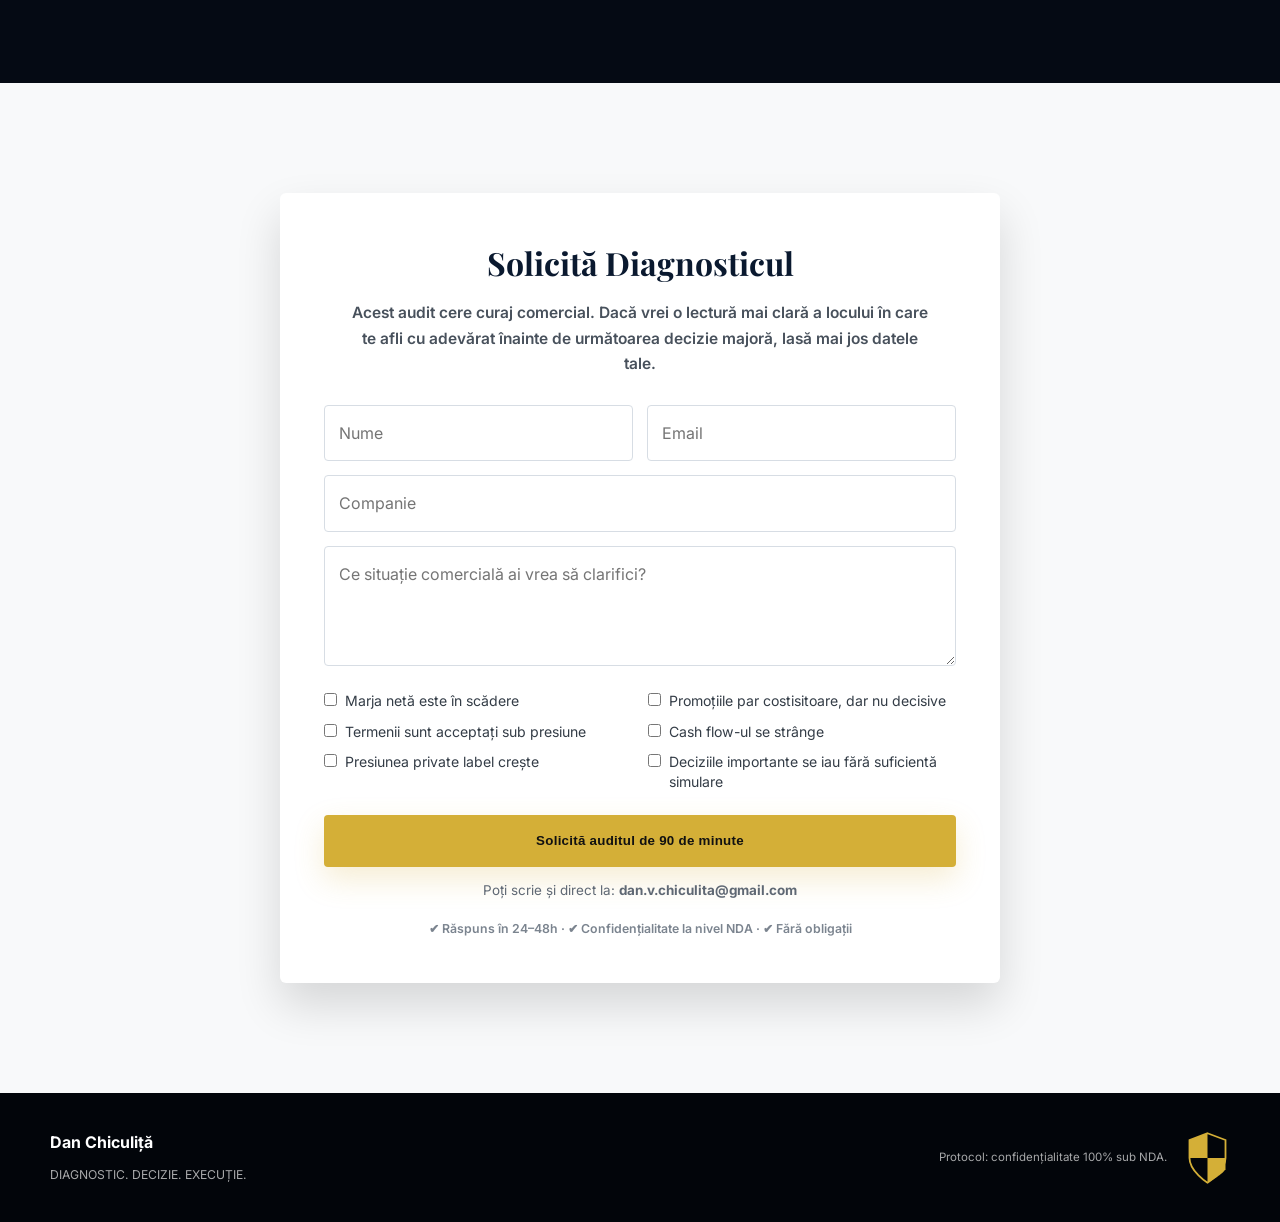
==== commit b27692bf: "Update index-ro.html" ====
--- a/index-ro.html
+++ b/index-ro.html
@@ -1,171 +1,1061 @@
 <!DOCTYPE html>
 <html lang="ro">
 <head>
-  <meta charset="UTF-8">
-  <meta name="viewport" content="width=device-width, initial-scale=1.0">
-  <title>Retail Audit | Dan Chiculiță</title>
-
-  <link href="https://fonts.googleapis.com/css2?family=Playfair+Display:wght@700;900&family=Inter:wght@300;400;600;800&display=swap" rel="stylesheet">
-
+  <meta charset="UTF-8" />
+  <meta name="viewport" content="width=device-width, initial-scale=1.0" />
+  <title>Audit Comercial Express | Dan Chiculiță</title>
+  <link href="https://fonts.googleapis.com/css2?family=Playfair+Display:ital,wght@0,700;0,900;1,700&family=Inter:wght@300;400;600;700;800&display=swap" rel="stylesheet">
   <style>
     :root {
-      --bg-dark:#050a14;
-      --navy:#0a192f;
-      --gold:#d4af37;
-      --white:#ffffff;
+      --bg-dark: #050a14;
+      --navy-deep: #0a192f;
+      --navy-soft: #10233f;
+      --accent-gold: #d4af37;
+      --pearl-white: #f8f9fa;
+      --text-gray: #5b6470;
+      --text-dark: #17202b;
+      --line-soft: rgba(212,175,55,0.22);
+      --shadow: 0 22px 46px rgba(0,0,0,0.14);
+    }
+
+    * {
+      margin: 0;
+      padding: 0;
+      box-sizing: border-box;
+    }
+
+    html {
+      scroll-behavior: smooth;
     }
 
     body {
-      margin:0;
-      font-family:'Inter', sans-serif;
-      background:#fff;
-      color:#111;
-    }
-
+      font-family: 'Inter', sans-serif;
+      background-color: var(--pearl-white);
+      color: var(--text-dark);
+      line-height: 1.65;
+      overflow-x: hidden;
+    }
+
+    a {
+      color: inherit;
+      text-decoration: none;
+    }
+
+    .container {
+      width: min(1180px, calc(100% - 40px));
+      margin: 0 auto;
+    }
+
+    .section-title {
+      font-family: 'Playfair Display', serif;
+      font-size: clamp(2rem, 4vw, 3rem);
+      line-height: 1.08;
+      letter-spacing: -0.02em;
+      margin-bottom: 18px;
+    }
+
+    .section-lead {
+      font-size: 1.04rem;
+      color: var(--text-gray);
+      max-width: 840px;
+      margin: 0 auto;
+    }
+
+    .eyebrow {
+      display: inline-block;
+      font-size: 0.78rem;
+      font-weight: 800;
+      letter-spacing: 0.12em;
+      text-transform: uppercase;
+      color: var(--accent-gold);
+      margin-bottom: 16px;
+    }
+
+    .btn-primary,
+    .btn-secondary {
+      display: inline-flex;
+      align-items: center;
+      justify-content: center;
+      min-height: 52px;
+      padding: 15px 28px;
+      border-radius: 4px;
+      font-weight: 800;
+      letter-spacing: 0.02em;
+      transition: transform 0.25s ease, box-shadow 0.25s ease, background 0.25s ease, border-color 0.25s ease;
+      cursor: pointer;
+      border: none;
+    }
+
+    .btn-primary {
+      background: var(--accent-gold);
+      color: #111;
+      box-shadow: 0 12px 30px rgba(212,175,55,0.22);
+    }
+
+    .btn-primary:hover {
+      transform: translateY(-2px);
+      box-shadow: 0 18px 34px rgba(212,175,55,0.28);
+      background: #ddb94a;
+    }
+
+    .btn-secondary {
+      background: transparent;
+      color: white;
+      border: 1px solid rgba(255,255,255,0.28);
+    }
+
+    .btn-secondary:hover {
+      transform: translateY(-2px);
+      border-color: rgba(255,255,255,0.52);
+      background: rgba(255,255,255,0.05);
+    }
+
+    /* HEADER */
     header {
-      position:absolute;
-      top:0;
-      width:100%;
-      padding:30px 5%;
-      display:flex;
-      justify-content:space-between;
-      align-items:center;
-      z-index:10;
-    }
-
-    header a {
-      color:white;
-      text-decoration:none;
-      font-weight:600;
-    }
-
-    .hero {
-      height:100vh;
-      background:linear-gradient(rgba(5,10,20,0.85),rgba(5,10,20,0.85)),url('supermarket.jpg') center/cover;
-      display:flex;
-      align-items:center;
-      justify-content:center;
-      text-align:center;
-      color:white;
-      padding:0 5%;
-    }
-
-    h1 {
-      font-family:'Playfair Display';
-      color:var(--gold);
-      font-size:clamp(2.2rem,5vw,4rem);
-    }
-
-    .section {
-      padding:80px 5%;
-      text-align:center;
-    }
-
-    .btn {
-      background:var(--gold);
-      padding:16px 40px;
-      font-weight:800;
-      text-decoration:none;
-      color:black;
-      display:inline-block;
-      margin-top:20px;
-    }
-
-    .form-box {
-      max-width:600px;
-      margin:auto;
-      background:white;
-      padding:40px;
-      box-shadow:0 20px 40px rgba(0,0,0,0.1);
-    }
-
-    input {
-      width:100%;
-      padding:12px;
-      margin-bottom:10px;
-      border:1px solid #ddd;
-    }
-
-    button {
-      width:100%;
-      padding:16px;
-      background:var(--gold);
-      border:none;
-      font-weight:800;
-      cursor:pointer;
+      position: absolute;
+      width: 100%;
+      top: 0;
+      left: 0;
+      z-index: 100;
+      padding: 28px 0;
+    }
+
+    .header-inner {
+      width: min(1180px, calc(100% - 40px));
+      margin: 0 auto;
+      display: flex;
+      justify-content: space-between;
+      align-items: center;
+      gap: 20px;
+    }
+
+    .brand-wrap {
+      display: flex;
+      align-items: center;
+      gap: 18px;
+      flex-wrap: wrap;
+    }
+
+    .brand-name {
+      color: white;
+      font-family: 'Playfair Display', serif;
+      font-size: 1.55rem;
+      font-weight: 700;
+    }
+
+    .logo-dde {
+      color: var(--accent-gold);
+      font-size: 0.82rem;
+      font-weight: 900;
+      text-transform: uppercase;
+      letter-spacing: 0.11em;
+    }
+
+    .linkedin-btn {
+      color: white;
+      font-weight: 700;
+      border: 1px solid rgba(255,255,255,0.3);
+      padding: 10px 18px;
+      border-radius: 4px;
+      transition: all 0.25s ease;
+    }
+
+    .linkedin-btn:hover {
+      background: rgba(255,255,255,0.06);
+      border-color: rgba(255,255,255,0.5);
+    }
+
+    /* HERO */
+    #hero-section {
+      min-height: 100vh;
+      background:
+        linear-gradient(rgba(5,10,20,0.86), rgba(5,10,20,0.86)),
+        url('supermarket.jpg') center center / cover no-repeat;
+      display: flex;
+      align-items: center;
+      justify-content: center;
+      text-align: center;
+      color: white;
+      padding: 120px 20px 90px;
+    }
+
+    .hero-inner {
+      max-width: 980px;
+      margin: 0 auto;
+    }
+
+    .hero-kicker {
+      font-size: 1.08rem;
+      font-weight: 800;
+      color: #f3f3f3;
+      margin-bottom: 22px;
+    }
+
+    .hero-quote {
+      font-family: 'Playfair Display', serif;
+      font-size: clamp(2.4rem, 5vw, 4.3rem);
+      line-height: 1.02;
+      font-style: italic;
+      color: var(--accent-gold);
+      margin-bottom: 22px;
+    }
+
+    .hero-subtitle {
+      max-width: 900px;
+      margin: 0 auto;
+      font-size: clamp(1.05rem, 2vw, 1.26rem);
+      font-weight: 700;
+      line-height: 1.6;
+      color: #f1f5f9;
+    }
+
+    .hero-actions {
+      margin-top: 36px;
+      display: flex;
+      justify-content: center;
+      gap: 14px;
+      flex-wrap: wrap;
+    }
+
+    .hero-note {
+      margin-top: 20px;
+      font-size: 0.92rem;
+      color: rgba(255,255,255,0.72);
+      font-weight: 500;
+    }
+
+    /* INTRO STRIP */
+    .triptych {
+      text-align: center;
+    }
+
+    .triptych-top,
+    .triptych-bottom {
+      background: white;
+      padding: 78px 20px;
+    }
+
+    .triptych-top h2 {
+      font-size: clamp(1.8rem, 4vw, 2.7rem);
+      line-height: 1.15;
+      color: var(--navy-deep);
+      max-width: 980px;
+      margin: 0 auto;
+    }
+
+    .triptych-top span {
+      font-weight: 400;
+      color: #6c7581;
+    }
+
+    .triptych-middle {
+      background: var(--navy-deep);
+      color: white;
+      padding: 82px 20px;
+    }
+
+    .risk-grid {
+      display: grid;
+      grid-template-columns: repeat(4, minmax(0, 1fr));
+      gap: 24px;
+      max-width: 1100px;
+      margin: 0 auto;
+    }
+
+    .risk-card {
+      border: 1px solid var(--line-soft);
+      padding: 26px;
+      text-align: left;
+      background: rgba(255,255,255,0.02);
+      transition: 0.3s ease;
+    }
+
+    .risk-card:hover {
+      border-color: var(--accent-gold);
+      transform: translateY(-5px);
+      box-shadow: 0 12px 26px rgba(212,175,55,0.14);
+    }
+
+    .risk-card h4 {
+      color: var(--accent-gold);
+      margin-bottom: 10px;
+      font-size: 1rem;
+      line-height: 1.3;
+    }
+
+    .risk-card p {
+      color: rgba(255,255,255,0.86);
+      font-size: 0.96rem;
+    }
+
+    .triptych-bottom p {
+      font-size: 1.16rem;
+      font-weight: 800;
+      margin-bottom: 28px;
+      color: var(--navy-deep);
+    }
+
+    /* CRITICAL CHECKPOINTS */
+    #critical-points {
+      padding: 110px 20px;
+      background: var(--pearl-white);
+      text-align: center;
+    }
+
+    .points-grid {
+      display: grid;
+      grid-template-columns: repeat(3, minmax(0, 1fr));
+      gap: 24px;
+      max-width: 1100px;
+      margin: 48px auto 0;
+    }
+
+    .point-box {
+      background: white;
+      padding: 30px;
+      border-bottom: 3px solid var(--accent-gold);
+      text-align: left;
+      box-shadow: 0 12px 28px rgba(16, 24, 40, 0.05);
+    }
+
+    .point-box h4 {
+      color: var(--navy-deep);
+      font-weight: 800;
+      font-size: 0.82rem;
+      text-transform: uppercase;
+      letter-spacing: 0.06em;
+      margin-bottom: 10px;
+    }
+
+    .point-box p {
+      color: var(--text-gray);
+      font-size: 0.98rem;
+    }
+
+    /* ROADMAP */
+    #roadmap {
+      padding: 110px 20px;
+      background: var(--navy-deep);
+      color: white;
+    }
+
+    .roadmap-head {
+      text-align: center;
+      margin-bottom: 60px;
+    }
+
+    .roadmap-head .section-title {
+      color: var(--accent-gold);
+    }
+
+    .roadmap-wrap {
+      max-width: 980px;
+      margin: 0 auto;
+      display: grid;
+      grid-template-columns: 1fr 1fr;
+      gap: 60px;
+    }
+
+    .timeline {
+      border-right: 1px solid rgba(212,175,55,0.3);
+      padding-right: 40px;
+      text-align: right;
+    }
+
+    .timeline-step {
+      margin-bottom: 40px;
+    }
+
+    .timeline-step h3 {
+      color: var(--accent-gold);
+      font-size: 1.18rem;
+      margin-bottom: 8px;
+    }
+
+    .timeline-step p {
+      color: rgba(255,255,255,0.84);
+      font-size: 0.97rem;
+    }
+
+    .deliverables {
+      display: flex;
+      flex-direction: column;
+      justify-content: center;
+      gap: 24px;
+    }
+
+    .deliverable-item {
+      padding: 18px 0;
+      border-bottom: 1px solid rgba(255,255,255,0.08);
+      color: rgba(255,255,255,0.9);
+    }
+
+    .qualification-grid {
+      max-width: 920px;
+      margin: 42px auto 0;
+      display: grid;
+      grid-template-columns: 1fr 1fr;
+      gap: 26px;
+    }
+
+    .qualification-box {
+      padding: 22px;
+      font-size: 0.95rem;
+    }
+
+    .qualification-box.good {
+      border: 1px solid #2ecc71;
+    }
+
+    .qualification-box.bad {
+      border: 1px solid #e74c3c;
+    }
+
+    .roadmap-quote {
+      text-align: center;
+      margin-top: 54px;
+      font-style: italic;
+      font-weight: 700;
+      font-size: 1.18rem;
+      color: white;
+      max-width: 920px;
+      margin-left: auto;
+      margin-right: auto;
+    }
+
+    /* SURVIVAL STRATEGY */
+    #survival-strategy {
+      padding: 120px 20px;
+      background: var(--bg-dark);
+      color: white;
+      position: relative;
+      text-align: center;
+    }
+
+    .spiral-bg {
+      position: absolute;
+      top: 50%;
+      left: 50%;
+      transform: translate(-50%, -50%);
+      width: 850px;
+      max-width: 90%;
+      opacity: 0.15;
+      pointer-events: none;
+    }
+
+    .survival-inner {
+      position: relative;
+      z-index: 10;
+      max-width: 860px;
+      margin: 0 auto;
+    }
+
+    .survival-title {
+      color: var(--accent-gold);
+      margin-bottom: 26px;
+      letter-spacing: 0.13em;
+      text-transform: uppercase;
+      font-size: 0.95rem;
+      font-weight: 800;
+    }
+
+    .survival-intro {
+      margin-bottom: 48px;
+      text-align: left;
+      border-left: 2px solid var(--accent-gold);
+      padding-left: 24px;
+    }
+
+    .survival-intro h3 {
+      margin-bottom: 14px;
+      font-size: 1.42rem;
+    }
+
+    .survival-intro p {
+      font-size: 0.98rem;
+      opacity: 0.92;
+      line-height: 1.75;
+    }
+
+    .survival-boxes {
+      display: flex;
+      flex-direction: column;
+      gap: 20px;
+      align-items: center;
+    }
+
+    .survival-box {
+      border: 1px solid var(--accent-gold);
+      padding: 24px;
+      background: rgba(10,25,47,0.9);
+      width: 100%;
+      max-width: 560px;
+      text-align: left;
+    }
+
+    .survival-box strong {
+      display: block;
+      margin-bottom: 10px;
+      color: white;
+    }
+
+    .survival-box p {
+      color: rgba(255,255,255,0.88);
+      font-size: 0.96rem;
+    }
+
+    .survival-close {
+      margin-top: 48px;
+      font-size: 1.08rem;
+      font-weight: 600;
+      font-style: italic;
+      color: var(--accent-gold);
+      max-width: 780px;
+      margin-left: auto;
+      margin-right: auto;
+    }
+
+    /* CONTACT */
+    #contact {
+      padding: 110px 20px;
+      text-align: center;
+      background: var(--pearl-white);
+    }
+
+    .form-container {
+      max-width: 720px;
+      margin: 0 auto;
+      background: white;
+      padding: 44px;
+      border-radius: 6px;
+      box-shadow: var(--shadow);
+      text-align: left;
+    }
+
+    .form-header {
+      text-align: center;
+      margin-bottom: 28px;
+    }
+
+    .form-header h2 {
+      font-family: 'Playfair Display', serif;
+      margin-bottom: 10px;
+      font-size: 2rem;
+      color: var(--navy-deep);
+    }
+
+    .form-header p {
+      font-size: 0.97rem;
+      line-height: 1.65;
+      color: #48515c;
+      font-weight: 600;
+      max-width: 580px;
+      margin: 0 auto;
+    }
+
+    .form-grid {
+      display: grid;
+      grid-template-columns: 1fr 1fr;
+      gap: 14px;
+      margin-bottom: 16px;
+    }
+
+    .full-width {
+      grid-column: 1 / -1;
+    }
+
+    input, textarea, select {
+      width: 100%;
+      padding: 14px 14px;
+      border: 1px solid #d7dde4;
+      border-radius: 4px;
+      font: inherit;
+      color: var(--text-dark);
+      background: #fff;
+    }
+
+    textarea {
+      min-height: 120px;
+      resize: vertical;
+    }
+
+    input:focus, textarea:focus, select:focus {
+      outline: none;
+      border-color: var(--accent-gold);
+      box-shadow: 0 0 0 4px rgba(212,175,55,0.12);
+    }
+
+    .checklist {
+      display: grid;
+      grid-template-columns: 1fr 1fr;
+      gap: 10px 16px;
+      font-size: 0.88rem;
+      margin: 18px 0 22px;
+      color: #343d47;
+    }
+
+    .checklist label {
+      display: flex;
+      align-items: flex-start;
+      gap: 8px;
+      line-height: 1.45;
+    }
+
+    .checklist input[type="checkbox"] {
+      width: auto;
+      margin-top: 2px;
+    }
+
+    .form-footer {
+      margin-top: 18px;
+      font-size: 0.77rem;
+      color: #7b848f;
+      text-align: center;
+      font-weight: 600;
+    }
+
+    .micro-note {
+      margin-top: 12px;
+      text-align: center;
+      font-size: 0.84rem;
+      color: #5f6874;
+    }
+
+    /* FOOTER */
+    footer {
+      padding: 36px 20px;
+      background: #02050a;
+      color: white;
+    }
+
+    .footer-inner {
+      width: min(1180px, calc(100% - 40px));
+      margin: 0 auto;
+      display: flex;
+      justify-content: space-between;
+      align-items: center;
+      gap: 24px;
+      flex-wrap: wrap;
+    }
+
+    .footer-left strong {
+      display: block;
+      margin-bottom: 4px;
+    }
+
+    .footer-left span {
+      font-size: 0.76rem;
+      opacity: 0.65;
+    }
+
+    .footer-right {
+      display: flex;
+      align-items: center;
+      gap: 18px;
+    }
+
+    .footer-right p {
+      font-size: 0.72rem;
+      opacity: 0.65;
+    }
+
+    .shield-svg {
+      width: 45px;
+      fill: var(--accent-gold);
+    }
+
+    /* EXIT POPUP */
+    #exitPopup {
+      display: none;
+      position: fixed;
+      inset: 0;
+      background: rgba(0,0,0,0.76);
+      z-index: 9999;
+      justify-content: center;
+      align-items: center;
+      padding: 20px;
+    }
+
+    .popup-box {
+      background: white;
+      width: min(560px, 100%);
+      border-radius: 6px;
+      padding: 38px 34px 30px;
+      text-align: center;
+      position: relative;
+      box-shadow: 0 28px 70px rgba(0,0,0,0.28);
+    }
+
+    .popup-close {
+      position: absolute;
+      top: 12px;
+      right: 16px;
+      font-size: 24px;
+      font-weight: 700;
+      color: #333;
+      cursor: pointer;
+      line-height: 1;
+    }
+
+    .popup-box h3 {
+      font-family: 'Playfair Display', serif;
+      font-size: 1.9rem;
+      line-height: 1.15;
+      color: var(--navy-deep);
+      margin-bottom: 14px;
+    }
+
+    .popup-box p {
+      color: #4f5863;
+      margin-bottom: 12px;
+    }
+
+    .popup-strong {
+      font-weight: 700;
+      color: var(--text-dark);
+      margin-bottom: 22px;
+    }
+
+    /* RESPONSIVE */
+    @media (max-width: 980px) {
+      .risk-grid,
+      .points-grid {
+        grid-template-columns: 1fr;
+      }
+
+      .roadmap-wrap,
+      .qualification-grid {
+        grid-template-columns: 1fr;
+      }
+
+      .timeline {
+        border-right: none;
+        border-bottom: 1px solid rgba(212,175,55,0.3);
+        padding-right: 0;
+        padding-bottom: 30px;
+        text-align: left;
+      }
+    }
+
+    @media (max-width: 760px) {
+      .header-inner,
+      .brand-wrap {
+        flex-direction: column;
+        text-align: center;
+      }
+
+      .hero-actions {
+        flex-direction: column;
+      }
+
+      .btn-primary,
+      .btn-secondary {
+        width: 100%;
+      }
+
+      .form-grid,
+      .checklist {
+        grid-template-columns: 1fr;
+      }
+
+      .form-container {
+        padding: 30px 22px;
+      }
+
+      .footer-inner,
+      .footer-right {
+        flex-direction: column;
+        text-align: center;
+      }
+
+      .triptych-top,
+      .triptych-middle,
+      .triptych-bottom,
+      #critical-points,
+      #roadmap,
+      #survival-strategy,
+      #contact {
+        padding-top: 72px;
+        padding-bottom: 72px;
+      }
     }
   </style>
 </head>
-
 <body>
 
-<header>
-  <div>
-    <a href="#">Dan Chiculiță</a>
+  <header>
+    <div class="header-inner">
+      <div class="brand-wrap">
+        <a href="#" class="brand-name">Dan Chiculiță</a>
+        <div class="logo-dde">DIAGNOSTIC. DECIZIE. EXECUȚIE.</div>
+      </div>
+      <a href="index-en.html" class="linkedin-btn">EN</a>
+    </div>
+  </header>
+
+  <section id="hero-section">
+    <div class="hero-inner">
+      <div class="eyebrow">Audit Comercial Express · 90 de minute</div>
+      <p class="hero-kicker">Ai analizat business-ul din toate unghiurile. Și totuși cifrele nu se aliniază.</p>
+      <h1 class="hero-quote">„You can’t see the label from inside the bottle.”</h1>
+      <p class="hero-subtitle">
+        Acest audit nu încearcă să te învețe meseria ta. Aplică rigoarea comercială a retailerului asupra propriului tău model de vânzare, ca să vezi unde se diluează profitul, unde ipotezele devin periculoase și unde următoarea decizie trebuie luată cu mai multă disciplină.
+      </p>
+
+      <div class="hero-actions">
+        <a href="#contact" class="btn-primary">Solicită un diagnostic de 90 de minute</a>
+        <a href="#critical-points" class="btn-secondary">Vezi ce verifică auditul</a>
+      </div>
+
+      <div class="hero-note">Pentru furnizori, lideri comerciali, fondatori și decidenți care au nevoie de claritate înainte de următoarea mișcare importantă.</div>
+    </div>
+  </section>
+
+  <section class="triptych">
+    <div class="triptych-top">
+      <h2>
+        Multe companii intră în retail cu încredere.<br>
+        <span>Foarte puține intră cu o structură cu adevărat validată sub presiune.</span>
+      </h2>
+    </div>
+
+    <div class="triptych-middle">
+      <div class="risk-grid">
+        <div class="risk-card">
+          <h4>Eroziunea Profitului</h4>
+          <p>Cifra de afaceri crește, dar profitabilitatea netă este consumată în tăcere de taxe, discounturi, logistică și execuție slabă.</p>
+        </div>
+        <div class="risk-card">
+          <h4>Risipa Promoțională</h4>
+          <p>Rulezi volum, dar finanțezi pierderi în loc să construiești o rotație sănătoasă și repetabilă.</p>
+        </div>
+        <div class="risk-card">
+          <h4>Presiune Comercială</h4>
+          <p>Termenii sunt acceptați sub urgență, înainte ca impactul lor real să fie modelat și înțeles.</p>
+        </div>
+        <div class="risk-card">
+          <h4>Expunere Strategică</h4>
+          <p>Devii vulnerabil la presiunea private label, la dependența de retailer sau la un portofoliu structural slab.</p>
+        </div>
+      </div>
+    </div>
+
+    <div class="triptych-bottom">
+      <p>Auditul Comercial Express izolează semnalele reale de profit în 90 de minute concentrate.</p>
+      <a href="#contact" class="btn-primary">Începe cu un diagnostic focalizat</a>
+    </div>
+  </section>
+
+  <section id="critical-points">
+    <div class="container">
+      <div class="eyebrow">6 puncte critice de verificare</div>
+      <h2 class="section-title">Un audit strategic construit în jurul deciziilor care contează cel mai mult</h2>
+      <p class="section-lead">
+        Nu este o revizie generică. Este un diagnostic comercial conceput pentru a testa rezistența structurală a modelului tău de retail înainte de negociere, expansiune, escaladare sau investiție comercială suplimentară.
+      </p>
+
+      <div class="points-grid">
+        <div class="point-box">
+          <h4>01. Profitabilitate Netă</h4>
+          <p>Evaluăm marja comercială reală după toate taxele, discounturile și scurgerile de cost, nu doar linia de sus vizibilă.</p>
+        </div>
+        <div class="point-box">
+          <h4>02. Eficiență Promoțională</h4>
+          <p>Testăm dacă promoțiile din catalog și de la raft creează mișcare profitabilă sau doar subvenționează volum fără randament real.</p>
+        </div>
+        <div class="point-box">
+          <h4>03. Structura Portofoliului</h4>
+          <p>Separăm SKU-urile strategice „locomotivă” de produsele care consumă capital, diluează focusul sau slăbesc poziția de negociere.</p>
+        </div>
+        <div class="point-box">
+          <h4>04. Dinamica la Raft</h4>
+          <p>Analizăm rotația, frecvența, ritmul de aprovizionare și fricțiunea operațională care subminează performanța de vânzare.</p>
+        </div>
+        <div class="point-box">
+          <h4>05. Expunerea Brandului</h4>
+          <p>Evaluăm câtă vizibilitate și ce rol câștigă brandul tău în fața cumpărătorului versus cât te costă listarea respectivă.</p>
+        </div>
+        <div class="point-box">
+          <h4>06. Priorități de Acțiune</h4>
+          <p>Definim opțiunile practice de manevră: renegociere, corecție de portofoliu, mișcări defensive sau accelerare controlată.</p>
+        </div>
+      </div>
+    </div>
+  </section>
+
+  <section id="roadmap">
+    <div class="container">
+      <div class="roadmap-head">
+        <div class="eyebrow">Foaie de parcurs & livrabil</div>
+        <h2 class="section-title">Ce se întâmplă în practică</h2>
+      </div>
+
+      <div class="roadmap-wrap">
+        <div class="timeline">
+          <div class="timeline-step">
+            <h3>1. Clarificare · 15 min</h3>
+            <p>Stabilim rapid dacă auditul se potrivește realității tale comerciale și contextului decizional actual.</p>
+          </div>
+          <div class="timeline-step">
+            <h3>2. Audit Express · 90 min</h3>
+            <p>O analiză concentrată a structurii comerciale, a punctelor de presiune și a expunerii la risc din spatele cifrelor tale.</p>
+          </div>
+          <div class="timeline-step">
+            <h3>3. Output Diagnostic</h3>
+            <p>Primești o lectură strategică sintetică și o direcție clară de manevră, nu un deck generic de prezentare.</p>
+          </div>
+        </div>
+
+        <div class="deliverables">
+          <div class="deliverable-item"><strong>✓ Indicatori de Risc</strong> — vizibilitate codificată pe culori asupra zonelor critice de presiune</div>
+          <div class="deliverable-item"><strong>✓ Matrice de Impact</strong> — consecințele probabile în următoarele 6 luni dacă nu se schimbă nimic</div>
+          <div class="deliverable-item"><strong>✓ 3 Decizii Recomandate</strong> — mișcările care protejează marja, controlul și opțiunile viitoare</div>
+        </div>
+      </div>
+
+      <div class="qualification-grid">
+        <div class="qualification-box good">
+          <strong>● PENTRU CINE</strong><br>
+          Companii care vor claritate înainte de negocieri, expansiune, decizii de portofoliu sau investiție comercială suplimentară.
+        </div>
+        <div class="qualification-box bad">
+          <strong>● NU PENTRU</strong><br>
+          Cei care caută confirmări confortabile în locul unei lecturi oneste a realității comerciale.
+        </div>
+      </div>
+
+      <p class="roadmap-quote">
+        „Nu garantez listări. Garantez claritatea de a nu semna o structură care îți pune business-ul în pericol.”
+      </p>
+    </div>
+  </section>
+
+  <section id="survival-strategy">
+    <svg class="spiral-bg" viewBox="0 0 100 62" xmlns="http://www.w3.org/2000/svg">
+      <path d="M0,61.8 A61.8,61.8 0 0,1 61.8,0 A38.2,38.2 0 0,1 100,38.2 A23.6,23.6 0 0,1 76.4,61.8 A14.6,14.6 0 0,1 61.8,47.2" fill="none" stroke="#d4af37" stroke-width="0.3"/>
+    </svg>
+
+    <div class="survival-inner">
+      <div class="survival-title">Retail Survival Strategy</div>
+
+      <div class="survival-intro">
+        <h3>Când reducerea costurilor slăbește chiar capacitatea de a vinde</h3>
+        <p>
+          În perioadele de presiune, instinctul este reducerea imediată a costurilor. Dar tăierile liniare generează adesea daune invizibile pe termen lung. Această parte a auditului testează dacă logica ta actuală de criză protejează activele comerciale reale ale business-ului sau accelerează în tăcere declinul.
+        </p>
+      </div>
+
+      <div class="survival-boxes">
+        <div class="survival-box">
+          <strong>Vulnerabilitatea Teritoriului</strong>
+          <p>În ce punct reducerea frecvenței la raft devine o invitație deschisă pentru concurență să preia spațiu, atenție și conversie?</p>
+        </div>
+        <div class="survival-box">
+          <strong>Capacitatea de Execuție</strong>
+          <p>Ce detalii de profit dispar atunci când organizația intră în mod strict de supraviețuire și disciplina comercială începe să se erodeze?</p>
+        </div>
+        <div class="survival-box">
+          <strong>Costul Recuperării</strong>
+          <p>Este economia de azi cu adevărat mai mică decât investiția viitoare necesară pentru a recupera poziția pierdută peste 12 luni?</p>
+        </div>
+      </div>
+
+      <p class="survival-close">
+        Nu este consultanță generică. Este matematica supraviețuirii — ca să te asiguri că măsurile de azi nu devin nota de plată imposibilă de mâine.
+      </p>
+    </div>
+  </section>
+
+  <section id="contact">
+    <div class="form-container">
+      <div class="form-header">
+        <h2>Solicită Diagnosticul</h2>
+        <p>
+          Acest audit cere curaj comercial. Dacă vrei o lectură mai clară a locului în care te afli cu adevărat înainte de următoarea decizie majoră, lasă mai jos datele tale.
+        </p>
+      </div>
+
+      <form action="https://formspree.io/f/meepnlpp" method="POST">
+        <input type="hidden" name="_subject" value="Solicitare nouă Audit Comercial Express">
+        <input type="hidden" name="_value="dan.v.chiculita@gmail.com">
+
+        <div class="form-grid">
+          <div>
+            <input type="text" name="name" placeholder="Nume" required>
+          </div>
+          <div>
+            <input type="email" name="email" placeholder="Email" required>
+          </div>
+          <div class="full-width">
+            <input type="text" name="company" placeholder="Companie">
+          </div>
+          <div class="full-width">
+            <textarea name="context" placeholder="Ce situație comercială ai vrea să clarifici?"></textarea>
+          </div>
+        </div>
+
+        <div class="checklist">
+          <label><input type="checkbox" name="issues[]" value="Marja netă scade"> Marja netă este în scădere</label>
+          <label><input type="checkbox" name="issues[]" value="Promoții ineficiente"> Promoțiile par costisitoare, dar nu decisive</label>
+          <label><input type="checkbox" name="issues[]" value="Presiune pe termenii comerciali"> Termenii sunt acceptați sub presiune</label>
+          <label><input type="checkbox" name="issues[]" value="Cash flow blocat"> Cash flow-ul se strânge</label>
+          <label><input type="checkbox" name="issues[]" value="Expunere private label"> Presiunea private label crește</label>
+          <label><input type="checkbox" name="issues[]" value="Lipsă simulare de impact"> Deciziile importante se iau fără suficientă simulare</label>
+        </div>
+
+        <button type="submit" class="btn-primary" style="width:100%;">Solicită auditul de 90 de minute</button>
+
+        <p class="micro-note">Poți scrie și direct la: <strong>dan.v.chiculita@gmail.com</strong></p>
+        <p class="form-footer">✔ Răspuns în 24–48h · ✔ Confidențialitate la nivel NDA · ✔ Fără obligații</p>
+      </form>
+    </div>
+  </section>
+
+  <footer>
+    <div class="footer-inner">
+      <div class="footer-left">
+        <strong>Dan Chiculiță</strong>
+        <span>DIAGNOSTIC. DECIZIE. EXECUȚIE.</span>
+      </div>
+
+      <div class="footer-right">
+        <p>Protocol: confidențialitate 100% sub NDA.</p>
+        <svg class="shield-svg" viewBox="0 0 100 120">
+          <path d="M50,5 L90,20 L90,60 C90,90 50,115 50,115 C50,115 10,90 10,60 L10,20 Z" fill="none" stroke="#d4af37" stroke-width="4"/>
+          <path d="M50,5 L50,60 L10,60 L10,20 Z" fill="#d4af37"/>
+          <path d="M50,60 L90,60 L90,85 C82,98 50,115 50,115 Z" fill="#d4af37"/>
+        </svg>
+      </div>
+    </div>
+  </footer>
+
+  <!-- EXIT POPUP -->
+  <div id="exitPopup">
+    <div class="popup-box">
+      <span class="popup-close" onclick="closePopup()">×</span>
+      <h3>Înainte să pleci…</h3>
+      <p>Majoritatea companiilor nu au mai întâi o problemă de vânzări.</p>
+      <p>Au o problemă de vizibilitate, de marjă sau de decizie.</p>
+      <p class="popup-strong">În 90 de minute poți identifica unde se pierde profitul în realitate.</p>
+      <a href="#contact" class="btn-primary">Solicită diagnosticul</a>
+      <p style="margin-top:14px; font-size:12px; color:#7b848f;">Fără obligații. Confidențialitate completă.</p>
+    </div>
   </div>
-  <div>
-    <a href="index-en.html">EN</a>
-  </div>
-</header>
-
-<section class="hero">
-  <div>
-    <p style="font-weight:700;">Ai întors business-ul pe toate părțile… dar cifrele nu se aliniază?</p>
-    <h1>„Nu vezi eticheta din interiorul sticlei.”</h1>
-    <p style="max-width:700px;margin:auto;">
-      Auditul nu te învață meseria ta. Aplică rigoarea comercială a retailerului asupra modelului tău.
-    </p>
-  </div>
-</section>
-
-<section class="section">
-  <h2>Majoritatea companiilor cresc… fără control real asupra profitului.</h2>
-  <p>Audit Comercial Express identifică exact unde pierzi bani — în 90 de minute.</p>
-  <a href="#contact" class="btn">Solicită diagnostic</a>
-</section>
-
-<section class="section" style="background:#0a192f;color:white;">
-  <h2 style="color:#d4af37;">Ce identificăm concret</h2>
-
-  <p>✔ Marja reală după taxe</p>
-  <p>✔ Impact promoții</p>
-  <p>✔ Produse care consumă capital</p>
-  <p>✔ Probleme de rotație</p>
-  <p>✔ Vulnerabilitate în negocieri</p>
-</section>
-
-<section class="section">
-  <h2>Ce primești</h2>
-
-  <p><strong>Indicatori de risc</strong></p>
-  <p><strong>Matrice de impact</strong></p>
-  <p><strong>3 decizii concrete</strong></p>
-
-  <p style="margin-top:40px;font-style:italic;">
-    Nu garantez listări. Garantez claritatea deciziilor.
-  </p>
-</section>
-
-<section id="contact" class="section">
-  <div class="form-box">
-
-    <h2>Solicitare Audit</h2>
-
-    <form action="https://formspree.io/f/meepnlpp" method="POST">
-
-      <input type="text" name="name" placeholder="Nume" required>
-      <input type="email" name="email" placeholder="Email" required>
-
-      <button type="submit">Trimite solicitarea</button>
-
-    </form>
-
-    <p style="font-size:12px;margin-top:15px;">
-      ✔ Răspuns în 24-48h • ✔ Confidențialitate • ✔ Fără obligații
-    </p>
-
-  </div>
-</section>
-
+
+  <script>
+    let popupShown = false;
+
+    document.addEventListener("mouseout", function(e) {
+      if (e.clientY < 10 && !popupShown) {
+        const popup = document.getElementById("exitPopup");
+        popup.style.display = "flex";
+        popupShown = true;
+      }
+    });
+
+    function closePopup() {
+      document.getElementById("exitPopup").style.display = "none";
+    }
+  </script>
 </body>
 </html>
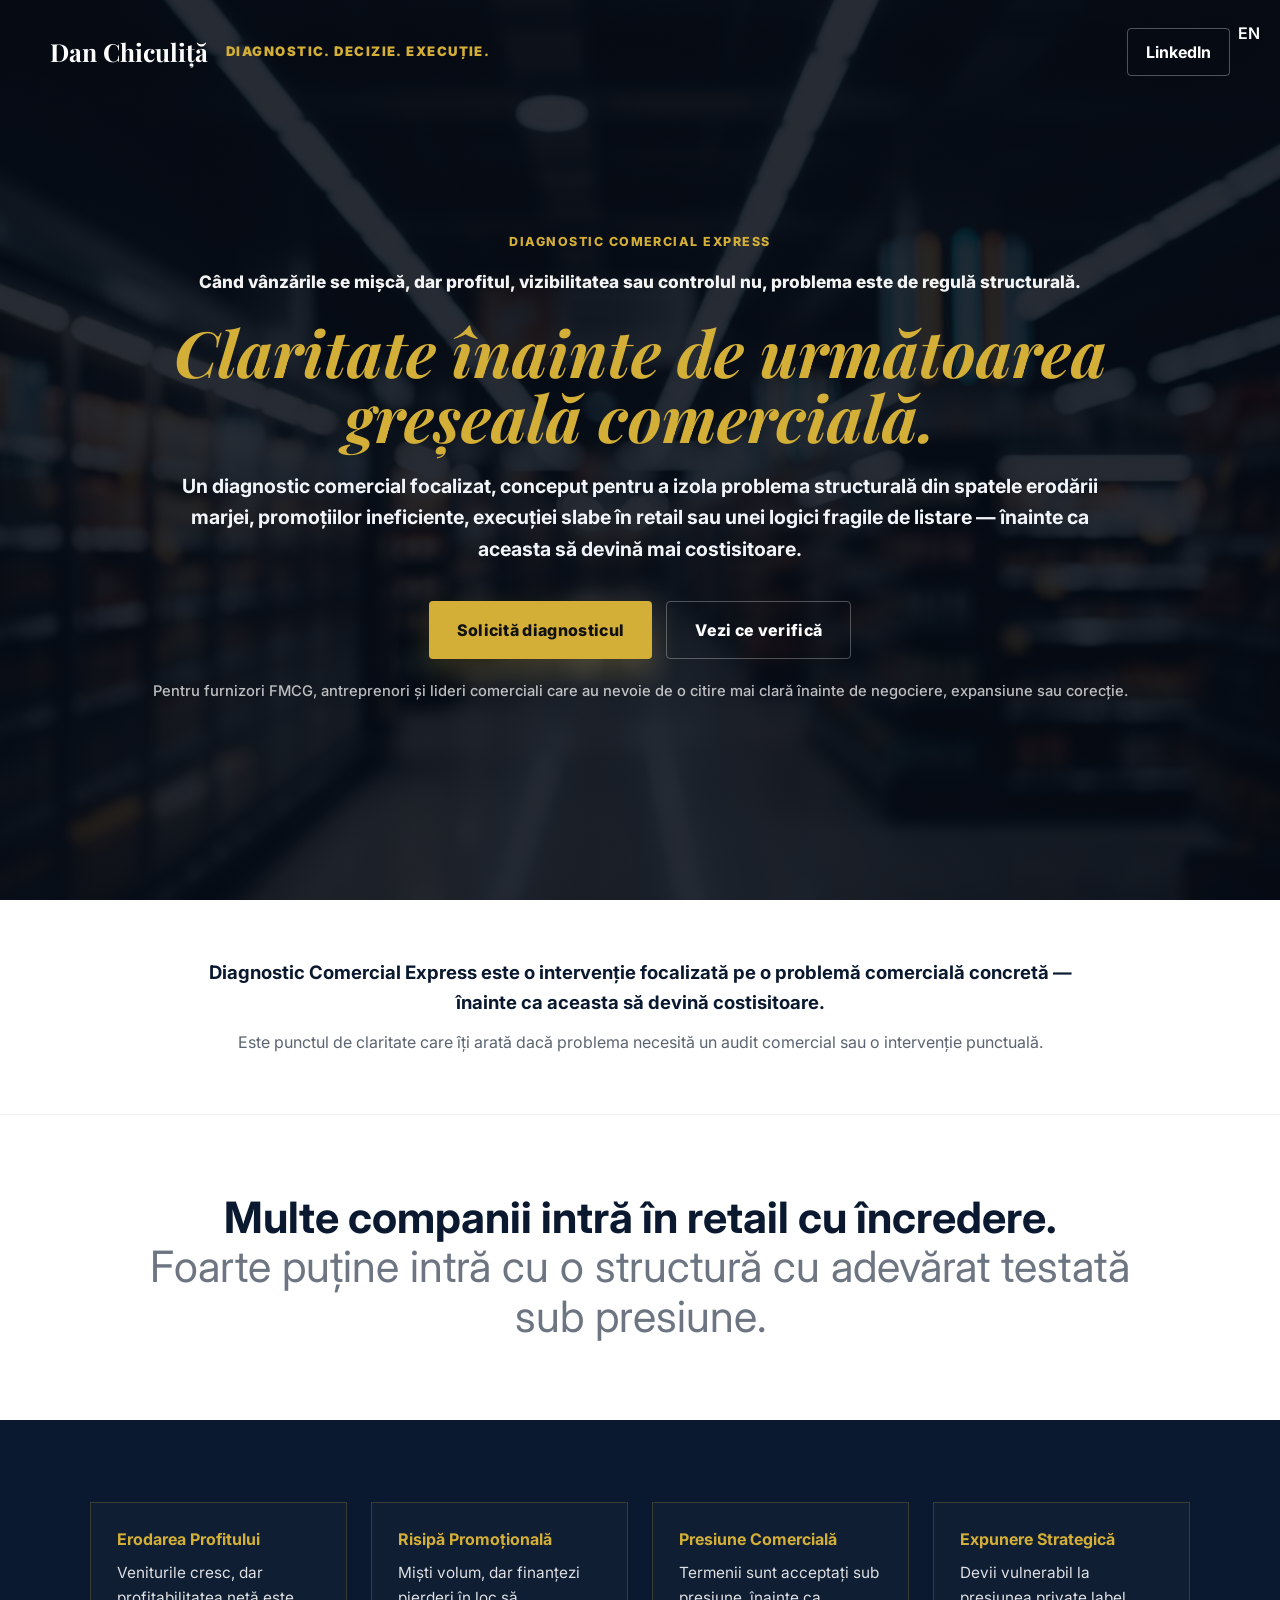
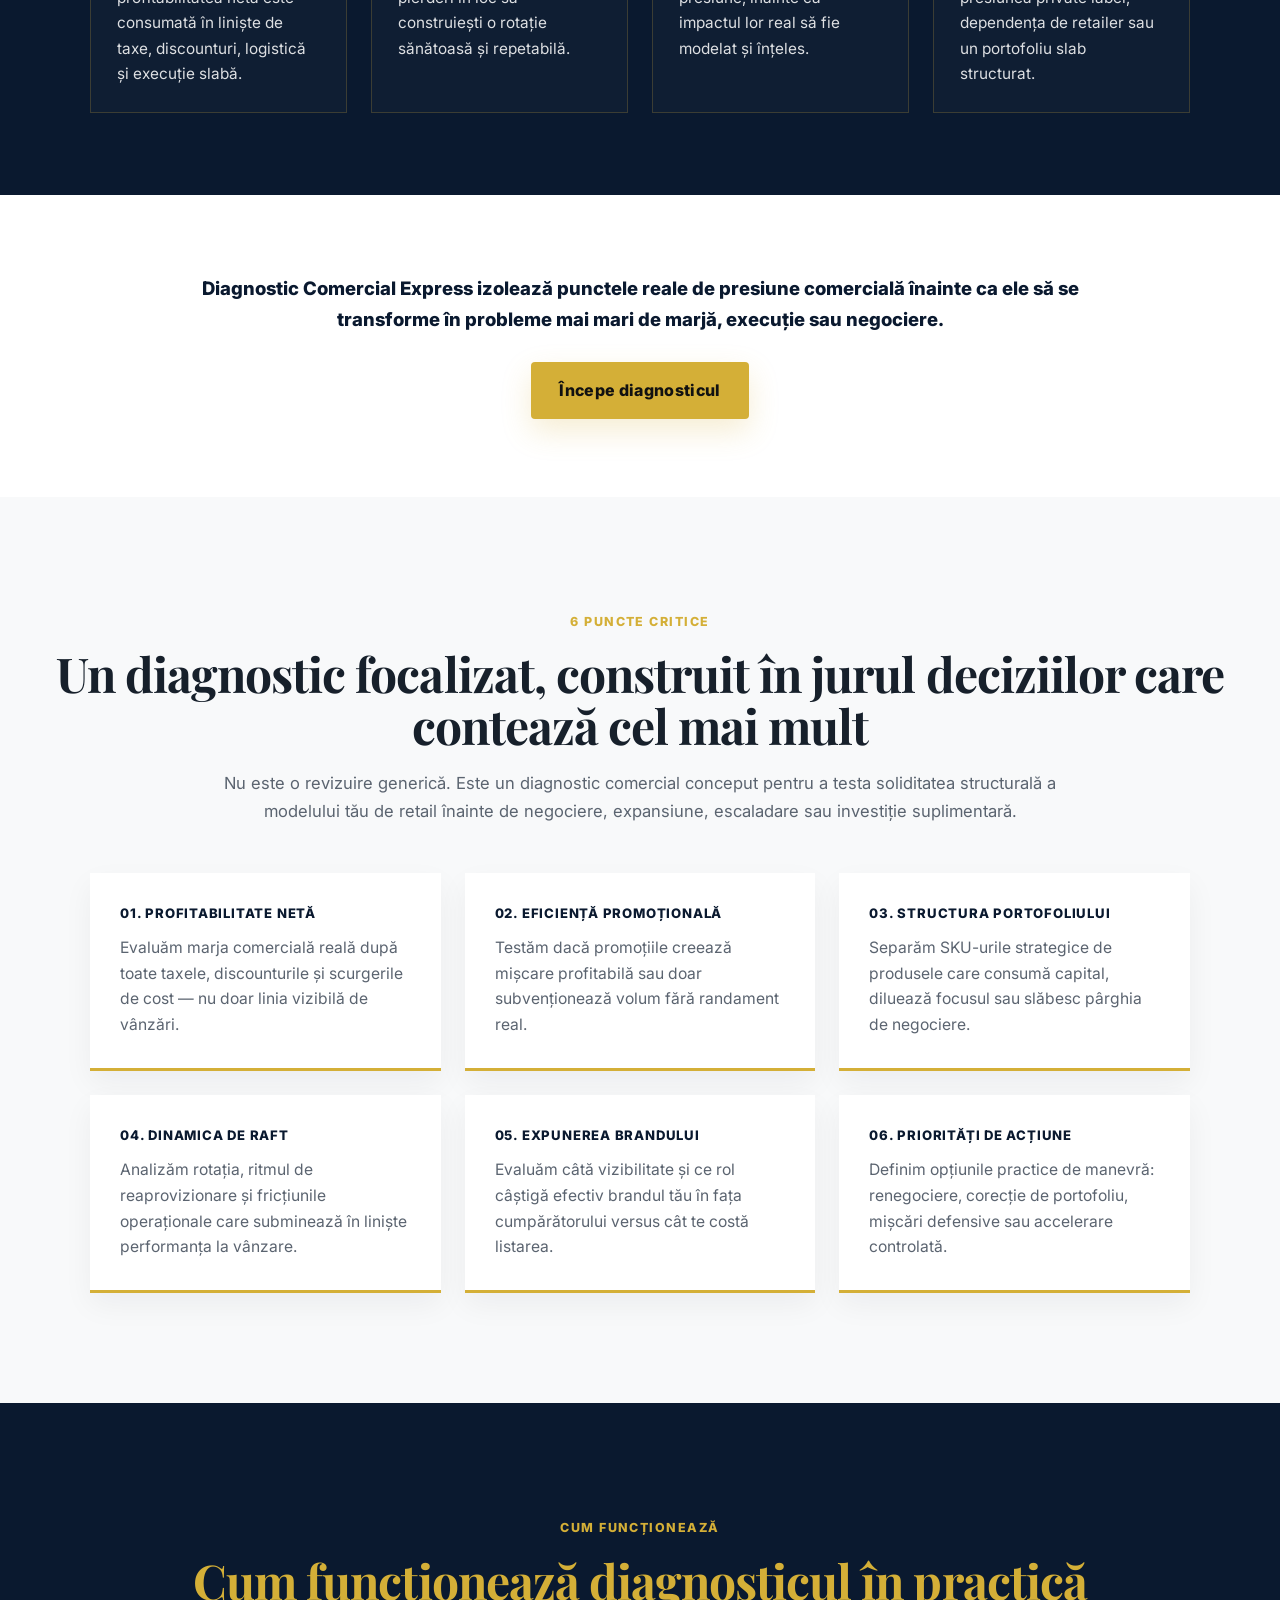
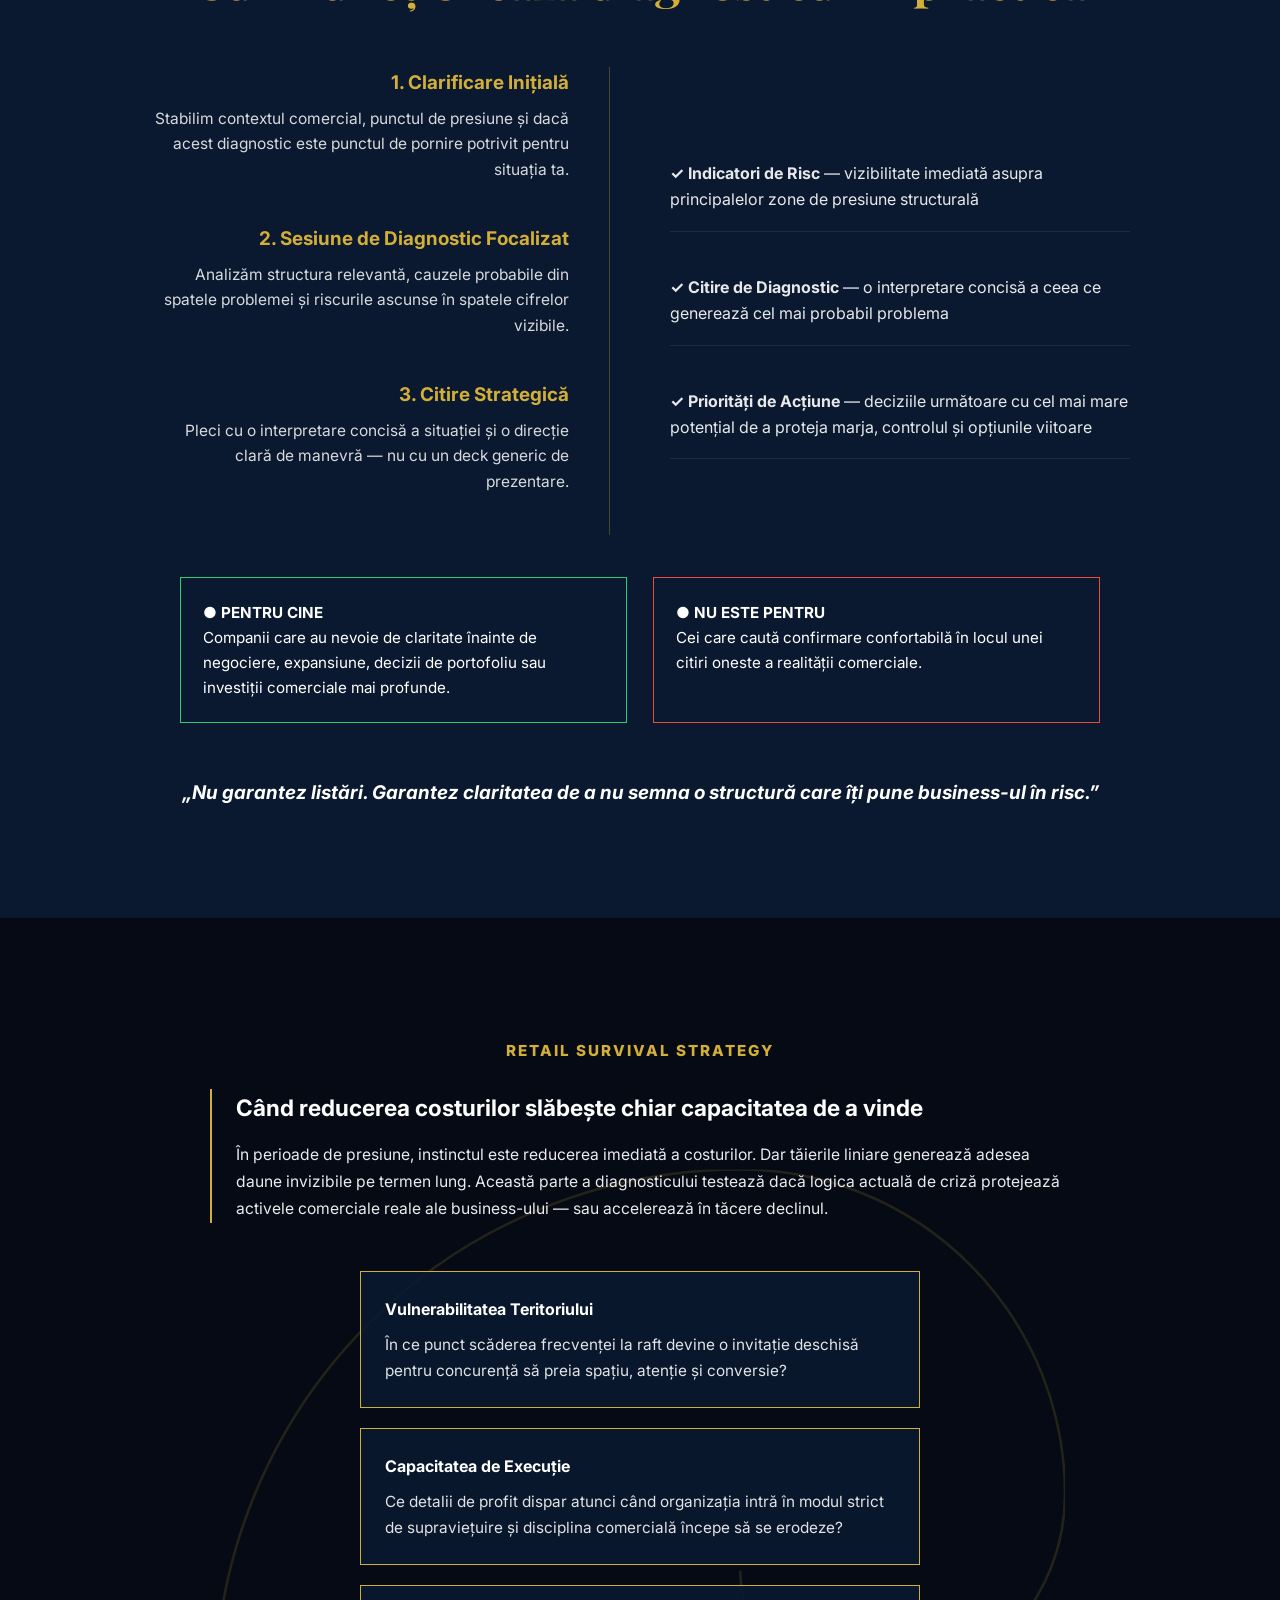
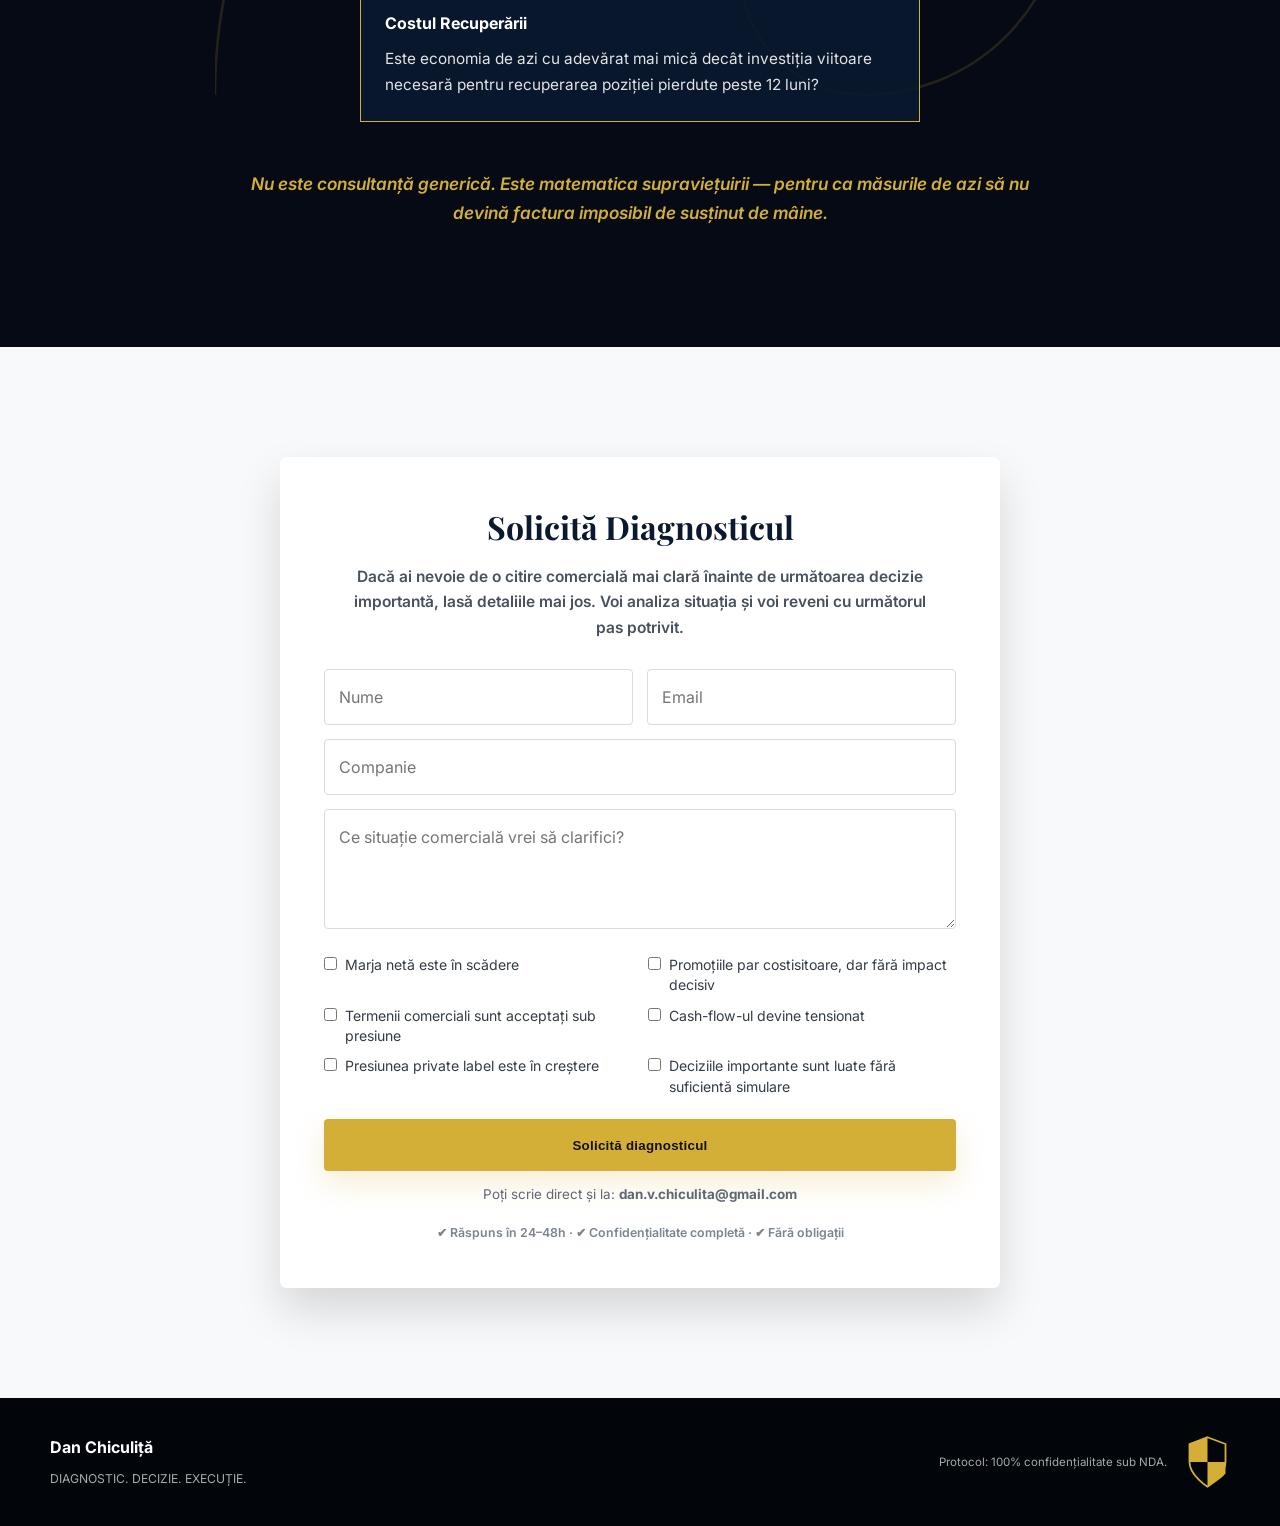
==== commit 11a3dcc3: "Update index-ro.html" ====
--- a/index-ro.html
+++ b/index-ro.html
@@ -3,7 +3,7 @@
 <head>
   <meta charset="UTF-8" />
   <meta name="viewport" content="width=device-width, initial-scale=1.0" />
-  <title>Audit Comercial Express | Dan Chiculiță</title>
+  <title>Diagnostic Comercial Express | Dan Chiculiță</title>
   <link href="https://fonts.googleapis.com/css2?family=Playfair+Display:ital,wght@0,700;0,900;1,700&family=Inter:wght@300;400;600;700;800&display=swap" rel="stylesheet">
   <style>
     :root {
@@ -57,7 +57,7 @@
     .section-lead {
       font-size: 1.04rem;
       color: var(--text-gray);
-      max-width: 840px;
+      max-width: 860px;
       margin: 0 auto;
     }
 
@@ -110,7 +110,6 @@
       background: rgba(255,255,255,0.05);
     }
 
-    /* HEADER */
     header {
       position: absolute;
       width: 100%;
@@ -165,7 +164,6 @@
       border-color: rgba(255,255,255,0.5);
     }
 
-    /* HERO */
     #hero-section {
       min-height: 100vh;
       background:
@@ -201,9 +199,9 @@
     }
 
     .hero-subtitle {
-      max-width: 900px;
-      margin: 0 auto;
-      font-size: clamp(1.05rem, 2vw, 1.26rem);
+      max-width: 920px;
+      margin: 0 auto;
+      font-size: clamp(1.05rem, 2vw, 1.22rem);
       font-weight: 700;
       line-height: 1.6;
       color: #f1f5f9;
@@ -224,7 +222,29 @@
       font-weight: 500;
     }
 
-    /* INTRO STRIP */
+    .promise-strip {
+      padding: 58px 20px;
+      background: #ffffff;
+      text-align: center;
+      border-bottom: 1px solid rgba(10,25,47,0.06);
+    }
+
+    .promise-strip strong {
+      display: block;
+      font-size: 1.16rem;
+      line-height: 1.6;
+      color: var(--navy-deep);
+      max-width: 900px;
+      margin: 0 auto 12px;
+    }
+
+    .promise-strip p {
+      font-size: 1rem;
+      color: var(--text-gray);
+      max-width: 860px;
+      margin: 0 auto;
+    }
+
     .triptych {
       text-align: center;
     }
@@ -293,9 +313,11 @@
       font-weight: 800;
       margin-bottom: 28px;
       color: var(--navy-deep);
-    }
-
-    /* CRITICAL CHECKPOINTS */
+      max-width: 960px;
+      margin-left: auto;
+      margin-right: auto;
+    }
+
     #critical-points {
       padding: 110px 20px;
       background: var(--pearl-white);
@@ -332,7 +354,6 @@
       font-size: 0.98rem;
     }
 
-    /* ROADMAP */
     #roadmap {
       padding: 110px 20px;
       background: var(--navy-deep);
@@ -423,7 +444,6 @@
       margin-right: auto;
     }
 
-    /* SURVIVAL STRATEGY */
     #survival-strategy {
       padding: 120px 20px;
       background: var(--bg-dark);
@@ -515,7 +535,6 @@
       margin-right: auto;
     }
 
-    /* CONTACT */
     #contact {
       padding: 110px 20px;
       text-align: center;
@@ -621,7 +640,6 @@
       color: #5f6874;
     }
 
-    /* FOOTER */
     footer {
       padding: 36px 20px;
       background: #02050a;
@@ -664,7 +682,6 @@
       fill: var(--accent-gold);
     }
 
-    /* EXIT POPUP */
     #exitPopup {
       display: none;
       position: fixed;
@@ -716,7 +733,6 @@
       margin-bottom: 22px;
     }
 
-    /* RESPONSIVE */
     @media (max-width: 980px) {
       .risk-grid,
       .points-grid {
@@ -778,10 +794,20 @@
         padding-top: 72px;
         padding-bottom: 72px;
       }
+
+      .promise-strip {
+        padding-top: 42px;
+        padding-bottom: 42px;
+      }
     }
   </style>
 </head>
 <body>
+  <div style="position:absolute; top:20px; right:20px; z-index:999;">
+    <a href="index.html" style="color:white; font-weight:600; text-decoration:none;">
+      EN
+    </a>
+  </div>
 
   <header>
     <div class="header-inner">
@@ -789,25 +815,36 @@
         <a href="#" class="brand-name">Dan Chiculiță</a>
         <div class="logo-dde">DIAGNOSTIC. DECIZIE. EXECUȚIE.</div>
       </div>
-      <a href="index-en.html" class="linkedin-btn">EN</a>
+      <a href="https://linkedin.com/in/danchiculita" target="_blank" rel="noopener noreferrer" class="linkedin-btn">LinkedIn</a>
     </div>
   </header>
 
   <section id="hero-section">
     <div class="hero-inner">
-      <div class="eyebrow">Audit Comercial Express · 90 de minute</div>
-      <p class="hero-kicker">Ai analizat business-ul din toate unghiurile. Și totuși cifrele nu se aliniază.</p>
-      <h1 class="hero-quote">„You can’t see the label from inside the bottle.”</h1>
+      <div class="eyebrow">Diagnostic Comercial Express</div>
+      <p class="hero-kicker">Când vânzările se mișcă, dar profitul, vizibilitatea sau controlul nu, problema este de regulă structurală.</p>
+      <h1 class="hero-quote">Claritate înainte de următoarea greșeală comercială.</h1>
       <p class="hero-subtitle">
-        Acest audit nu încearcă să te învețe meseria ta. Aplică rigoarea comercială a retailerului asupra propriului tău model de vânzare, ca să vezi unde se diluează profitul, unde ipotezele devin periculoase și unde următoarea decizie trebuie luată cu mai multă disciplină.
+        Un diagnostic comercial focalizat, conceput pentru a izola problema structurală din spatele erodării marjei, promoțiilor ineficiente, execuției slabe în retail sau unei logici fragile de listare — înainte ca aceasta să devină mai costisitoare.
       </p>
 
       <div class="hero-actions">
-        <a href="#contact" class="btn-primary">Solicită un diagnostic de 90 de minute</a>
-        <a href="#critical-points" class="btn-secondary">Vezi ce verifică auditul</a>
-      </div>
-
-      <div class="hero-note">Pentru furnizori, lideri comerciali, fondatori și decidenți care au nevoie de claritate înainte de următoarea mișcare importantă.</div>
+        <a href="#contact" class="btn-primary">Solicită diagnosticul</a>
+        <a href="#critical-points" class="btn-secondary">Vezi ce verifică</a>
+      </div>
+
+      <div class="hero-note">Pentru furnizori FMCG, antreprenori și lideri comerciali care au nevoie de o citire mai clară înainte de negociere, expansiune sau corecție.</div>
+    </div>
+  </section>
+
+  <section class="promise-strip">
+    <div class="container">
+      <strong>
+        Diagnostic Comercial Express este o intervenție focalizată pe o problemă comercială concretă — înainte ca aceasta să devină costisitoare.
+      </strong>
+      <p>
+        Este punctul de claritate care îți arată dacă problema necesită un audit comercial sau o intervenție punctuală.
+      </p>
     </div>
   </section>
 
@@ -815,65 +852,65 @@
     <div class="triptych-top">
       <h2>
         Multe companii intră în retail cu încredere.<br>
-        <span>Foarte puține intră cu o structură cu adevărat validată sub presiune.</span>
+        <span>Foarte puține intră cu o structură cu adevărat testată sub presiune.</span>
       </h2>
     </div>
 
     <div class="triptych-middle">
       <div class="risk-grid">
         <div class="risk-card">
-          <h4>Eroziunea Profitului</h4>
-          <p>Cifra de afaceri crește, dar profitabilitatea netă este consumată în tăcere de taxe, discounturi, logistică și execuție slabă.</p>
+          <h4>Erodarea Profitului</h4>
+          <p>Veniturile cresc, dar profitabilitatea netă este consumată în liniște de taxe, discounturi, logistică și execuție slabă.</p>
         </div>
         <div class="risk-card">
-          <h4>Risipa Promoțională</h4>
-          <p>Rulezi volum, dar finanțezi pierderi în loc să construiești o rotație sănătoasă și repetabilă.</p>
+          <h4>Risipă Promoțională</h4>
+          <p>Miști volum, dar finanțezi pierderi în loc să construiești o rotație sănătoasă și repetabilă.</p>
         </div>
         <div class="risk-card">
           <h4>Presiune Comercială</h4>
-          <p>Termenii sunt acceptați sub urgență, înainte ca impactul lor real să fie modelat și înțeles.</p>
+          <p>Termenii sunt acceptați sub presiune, înainte ca impactul lor real să fie modelat și înțeles.</p>
         </div>
         <div class="risk-card">
           <h4>Expunere Strategică</h4>
-          <p>Devii vulnerabil la presiunea private label, la dependența de retailer sau la un portofoliu structural slab.</p>
+          <p>Devii vulnerabil la presiunea private label, dependența de retailer sau un portofoliu slab structurat.</p>
         </div>
       </div>
     </div>
 
     <div class="triptych-bottom">
-      <p>Auditul Comercial Express izolează semnalele reale de profit în 90 de minute concentrate.</p>
-      <a href="#contact" class="btn-primary">Începe cu un diagnostic focalizat</a>
+      <p>Diagnostic Comercial Express izolează punctele reale de presiune comercială înainte ca ele să se transforme în probleme mai mari de marjă, execuție sau negociere.</p>
+      <a href="#contact" class="btn-primary">Începe diagnosticul</a>
     </div>
   </section>
 
   <section id="critical-points">
     <div class="container">
-      <div class="eyebrow">6 puncte critice de verificare</div>
-      <h2 class="section-title">Un audit strategic construit în jurul deciziilor care contează cel mai mult</h2>
+      <div class="eyebrow">6 Puncte Critice</div>
+      <h2 class="section-title">Un diagnostic focalizat, construit în jurul deciziilor care contează cel mai mult</h2>
       <p class="section-lead">
-        Nu este o revizie generică. Este un diagnostic comercial conceput pentru a testa rezistența structurală a modelului tău de retail înainte de negociere, expansiune, escaladare sau investiție comercială suplimentară.
+        Nu este o revizuire generică. Este un diagnostic comercial conceput pentru a testa soliditatea structurală a modelului tău de retail înainte de negociere, expansiune, escaladare sau investiție suplimentară.
       </p>
 
       <div class="points-grid">
         <div class="point-box">
           <h4>01. Profitabilitate Netă</h4>
-          <p>Evaluăm marja comercială reală după toate taxele, discounturile și scurgerile de cost, nu doar linia de sus vizibilă.</p>
+          <p>Evaluăm marja comercială reală după toate taxele, discounturile și scurgerile de cost — nu doar linia vizibilă de vânzări.</p>
         </div>
         <div class="point-box">
           <h4>02. Eficiență Promoțională</h4>
-          <p>Testăm dacă promoțiile din catalog și de la raft creează mișcare profitabilă sau doar subvenționează volum fără randament real.</p>
+          <p>Testăm dacă promoțiile creează mișcare profitabilă sau doar subvenționează volum fără randament real.</p>
         </div>
         <div class="point-box">
           <h4>03. Structura Portofoliului</h4>
-          <p>Separăm SKU-urile strategice „locomotivă” de produsele care consumă capital, diluează focusul sau slăbesc poziția de negociere.</p>
+          <p>Separăm SKU-urile strategice de produsele care consumă capital, diluează focusul sau slăbesc pârghia de negociere.</p>
         </div>
         <div class="point-box">
-          <h4>04. Dinamica la Raft</h4>
-          <p>Analizăm rotația, frecvența, ritmul de aprovizionare și fricțiunea operațională care subminează performanța de vânzare.</p>
+          <h4>04. Dinamica de Raft</h4>
+          <p>Analizăm rotația, ritmul de reaprovizionare și fricțiunile operaționale care subminează în liniște performanța la vânzare.</p>
         </div>
         <div class="point-box">
           <h4>05. Expunerea Brandului</h4>
-          <p>Evaluăm câtă vizibilitate și ce rol câștigă brandul tău în fața cumpărătorului versus cât te costă listarea respectivă.</p>
+          <p>Evaluăm câtă vizibilitate și ce rol câștigă efectiv brandul tău în fața cumpărătorului versus cât te costă listarea.</p>
         </div>
         <div class="point-box">
           <h4>06. Priorități de Acțiune</h4>
@@ -886,46 +923,46 @@
   <section id="roadmap">
     <div class="container">
       <div class="roadmap-head">
-        <div class="eyebrow">Foaie de parcurs & livrabil</div>
-        <h2 class="section-title">Ce se întâmplă în practică</h2>
+        <div class="eyebrow">Cum Funcționează</div>
+        <h2 class="section-title">Cum funcționează diagnosticul în practică</h2>
       </div>
 
       <div class="roadmap-wrap">
         <div class="timeline">
           <div class="timeline-step">
-            <h3>1. Clarificare · 15 min</h3>
-            <p>Stabilim rapid dacă auditul se potrivește realității tale comerciale și contextului decizional actual.</p>
+            <h3>1. Clarificare Inițială</h3>
+            <p>Stabilim contextul comercial, punctul de presiune și dacă acest diagnostic este punctul de pornire potrivit pentru situația ta.</p>
           </div>
           <div class="timeline-step">
-            <h3>2. Audit Express · 90 min</h3>
-            <p>O analiză concentrată a structurii comerciale, a punctelor de presiune și a expunerii la risc din spatele cifrelor tale.</p>
+            <h3>2. Sesiune de Diagnostic Focalizat</h3>
+            <p>Analizăm structura relevantă, cauzele probabile din spatele problemei și riscurile ascunse în spatele cifrelor vizibile.</p>
           </div>
           <div class="timeline-step">
-            <h3>3. Output Diagnostic</h3>
-            <p>Primești o lectură strategică sintetică și o direcție clară de manevră, nu un deck generic de prezentare.</p>
+            <h3>3. Citire Strategică</h3>
+            <p>Pleci cu o interpretare concisă a situației și o direcție clară de manevră — nu cu un deck generic de prezentare.</p>
           </div>
         </div>
 
         <div class="deliverables">
-          <div class="deliverable-item"><strong>✓ Indicatori de Risc</strong> — vizibilitate codificată pe culori asupra zonelor critice de presiune</div>
-          <div class="deliverable-item"><strong>✓ Matrice de Impact</strong> — consecințele probabile în următoarele 6 luni dacă nu se schimbă nimic</div>
-          <div class="deliverable-item"><strong>✓ 3 Decizii Recomandate</strong> — mișcările care protejează marja, controlul și opțiunile viitoare</div>
+          <div class="deliverable-item"><strong>✓ Indicatori de Risc</strong> — vizibilitate imediată asupra principalelor zone de presiune structurală</div>
+          <div class="deliverable-item"><strong>✓ Citire de Diagnostic</strong> — o interpretare concisă a ceea ce generează cel mai probabil problema</div>
+          <div class="deliverable-item"><strong>✓ Priorități de Acțiune</strong> — deciziile următoare cu cel mai mare potențial de a proteja marja, controlul și opțiunile viitoare</div>
         </div>
       </div>
 
       <div class="qualification-grid">
         <div class="qualification-box good">
           <strong>● PENTRU CINE</strong><br>
-          Companii care vor claritate înainte de negocieri, expansiune, decizii de portofoliu sau investiție comercială suplimentară.
+          Companii care au nevoie de claritate înainte de negociere, expansiune, decizii de portofoliu sau investiții comerciale mai profunde.
         </div>
         <div class="qualification-box bad">
-          <strong>● NU PENTRU</strong><br>
-          Cei care caută confirmări confortabile în locul unei lecturi oneste a realității comerciale.
+          <strong>● NU ESTE PENTRU</strong><br>
+          Cei care caută confirmare confortabilă în locul unei citiri oneste a realității comerciale.
         </div>
       </div>
 
       <p class="roadmap-quote">
-        „Nu garantez listări. Garantez claritatea de a nu semna o structură care îți pune business-ul în pericol.”
+        „Nu garantez listări. Garantez claritatea de a nu semna o structură care îți pune business-ul în risc.”
       </p>
     </div>
   </section>
@@ -941,27 +978,27 @@
       <div class="survival-intro">
         <h3>Când reducerea costurilor slăbește chiar capacitatea de a vinde</h3>
         <p>
-          În perioadele de presiune, instinctul este reducerea imediată a costurilor. Dar tăierile liniare generează adesea daune invizibile pe termen lung. Această parte a auditului testează dacă logica ta actuală de criză protejează activele comerciale reale ale business-ului sau accelerează în tăcere declinul.
+          În perioade de presiune, instinctul este reducerea imediată a costurilor. Dar tăierile liniare generează adesea daune invizibile pe termen lung. Această parte a diagnosticului testează dacă logica actuală de criză protejează activele comerciale reale ale business-ului — sau accelerează în tăcere declinul.
         </p>
       </div>
 
       <div class="survival-boxes">
         <div class="survival-box">
           <strong>Vulnerabilitatea Teritoriului</strong>
-          <p>În ce punct reducerea frecvenței la raft devine o invitație deschisă pentru concurență să preia spațiu, atenție și conversie?</p>
+          <p>În ce punct scăderea frecvenței la raft devine o invitație deschisă pentru concurență să preia spațiu, atenție și conversie?</p>
         </div>
         <div class="survival-box">
           <strong>Capacitatea de Execuție</strong>
-          <p>Ce detalii de profit dispar atunci când organizația intră în mod strict de supraviețuire și disciplina comercială începe să se erodeze?</p>
+          <p>Ce detalii de profit dispar atunci când organizația intră în modul strict de supraviețuire și disciplina comercială începe să se erodeze?</p>
         </div>
         <div class="survival-box">
           <strong>Costul Recuperării</strong>
-          <p>Este economia de azi cu adevărat mai mică decât investiția viitoare necesară pentru a recupera poziția pierdută peste 12 luni?</p>
+          <p>Este economia de azi cu adevărat mai mică decât investiția viitoare necesară pentru recuperarea poziției pierdute peste 12 luni?</p>
         </div>
       </div>
 
       <p class="survival-close">
-        Nu este consultanță generică. Este matematica supraviețuirii — ca să te asiguri că măsurile de azi nu devin nota de plată imposibilă de mâine.
+        Nu este consultanță generică. Este matematica supraviețuirii — pentru ca măsurile de azi să nu devină factura imposibil de susținut de mâine.
       </p>
     </div>
   </section>
@@ -971,13 +1008,13 @@
       <div class="form-header">
         <h2>Solicită Diagnosticul</h2>
         <p>
-          Acest audit cere curaj comercial. Dacă vrei o lectură mai clară a locului în care te afli cu adevărat înainte de următoarea decizie majoră, lasă mai jos datele tale.
+          Dacă ai nevoie de o citire comercială mai clară înainte de următoarea decizie importantă, lasă detaliile mai jos. Voi analiza situația și voi reveni cu următorul pas potrivit.
         </p>
       </div>
 
       <form action="https://formspree.io/f/meepnlpp" method="POST">
-        <input type="hidden" name="_subject" value="Solicitare nouă Audit Comercial Express">
-        <input type="hidden" name="_value="dan.v.chiculita@gmail.com">
+        <input type="hidden" name="_subject" value="Cerere nouă - Diagnostic Comercial Express">
+        <input type="hidden" name="_cc" value="dan.v.chiculita@gmail.com">
 
         <div class="form-grid">
           <div>
@@ -990,23 +1027,23 @@
             <input type="text" name="company" placeholder="Companie">
           </div>
           <div class="full-width">
-            <textarea name="context" placeholder="Ce situație comercială ai vrea să clarifici?"></textarea>
+            <textarea name="context" placeholder="Ce situație comercială vrei să clarifici?"></textarea>
           </div>
         </div>
 
         <div class="checklist">
-          <label><input type="checkbox" name="issues[]" value="Marja netă scade"> Marja netă este în scădere</label>
-          <label><input type="checkbox" name="issues[]" value="Promoții ineficiente"> Promoțiile par costisitoare, dar nu decisive</label>
-          <label><input type="checkbox" name="issues[]" value="Presiune pe termenii comerciali"> Termenii sunt acceptați sub presiune</label>
-          <label><input type="checkbox" name="issues[]" value="Cash flow blocat"> Cash flow-ul se strânge</label>
-          <label><input type="checkbox" name="issues[]" value="Expunere private label"> Presiunea private label crește</label>
-          <label><input type="checkbox" name="issues[]" value="Lipsă simulare de impact"> Deciziile importante se iau fără suficientă simulare</label>
-        </div>
-
-        <button type="submit" class="btn-primary" style="width:100%;">Solicită auditul de 90 de minute</button>
-
-        <p class="micro-note">Poți scrie și direct la: <strong>dan.v.chiculita@gmail.com</strong></p>
-        <p class="form-footer">✔ Răspuns în 24–48h · ✔ Confidențialitate la nivel NDA · ✔ Fără obligații</p>
+          <label><input type="checkbox" name="issues[]" value="Scadere marja neta"> Marja netă este în scădere</label>
+          <label><input type="checkbox" name="issues[]" value="Promotii ineficiente"> Promoțiile par costisitoare, dar fără impact decisiv</label>
+          <label><input type="checkbox" name="issues[]" value="Presiune pe termeni comerciali"> Termenii comerciali sunt acceptați sub presiune</label>
+          <label><input type="checkbox" name="issues[]" value="Blocaj cash flow"> Cash-flow-ul devine tensionat</label>
+          <label><input type="checkbox" name="issues[]" value="Presiune private label"> Presiunea private label este în creștere</label>
+          <label><input type="checkbox" name="issues[]" value="Lipsa simularii impactului"> Deciziile importante sunt luate fără suficientă simulare</label>
+        </div>
+
+        <button type="submit" class="btn-primary" style="width:100%;">Solicită diagnosticul</button>
+
+        <p class="micro-note">Poți scrie direct și la: <strong>dan.v.chiculita@gmail.com</strong></p>
+        <p class="form-footer">✔ Răspuns în 24–48h · ✔ Confidențialitate completă · ✔ Fără obligații</p>
       </form>
     </div>
   </section>
@@ -1019,7 +1056,7 @@
       </div>
 
       <div class="footer-right">
-        <p>Protocol: confidențialitate 100% sub NDA.</p>
+        <p>Protocol: 100% confidențialitate sub NDA.</p>
         <svg class="shield-svg" viewBox="0 0 100 120">
           <path d="M50,5 L90,20 L90,60 C90,90 50,115 50,115 C50,115 10,90 10,60 L10,20 Z" fill="none" stroke="#d4af37" stroke-width="4"/>
           <path d="M50,5 L50,60 L10,60 L10,20 Z" fill="#d4af37"/>
@@ -1029,14 +1066,13 @@
     </div>
   </footer>
 
-  <!-- EXIT POPUP -->
   <div id="exitPopup">
     <div class="popup-box">
       <span class="popup-close" onclick="closePopup()">×</span>
       <h3>Înainte să pleci…</h3>
       <p>Majoritatea companiilor nu au mai întâi o problemă de vânzări.</p>
       <p>Au o problemă de vizibilitate, de marjă sau de decizie.</p>
-      <p class="popup-strong">În 90 de minute poți identifica unde se pierde profitul în realitate.</p>
+      <p class="popup-strong">Un diagnostic focalizat poate arăta unde se rupe în realitate marja, vizibilitatea sau calitatea deciziei.</p>
       <a href="#contact" class="btn-primary">Solicită diagnosticul</a>
       <p style="margin-top:14px; font-size:12px; color:#7b848f;">Fără obligații. Confidențialitate completă.</p>
     </div>
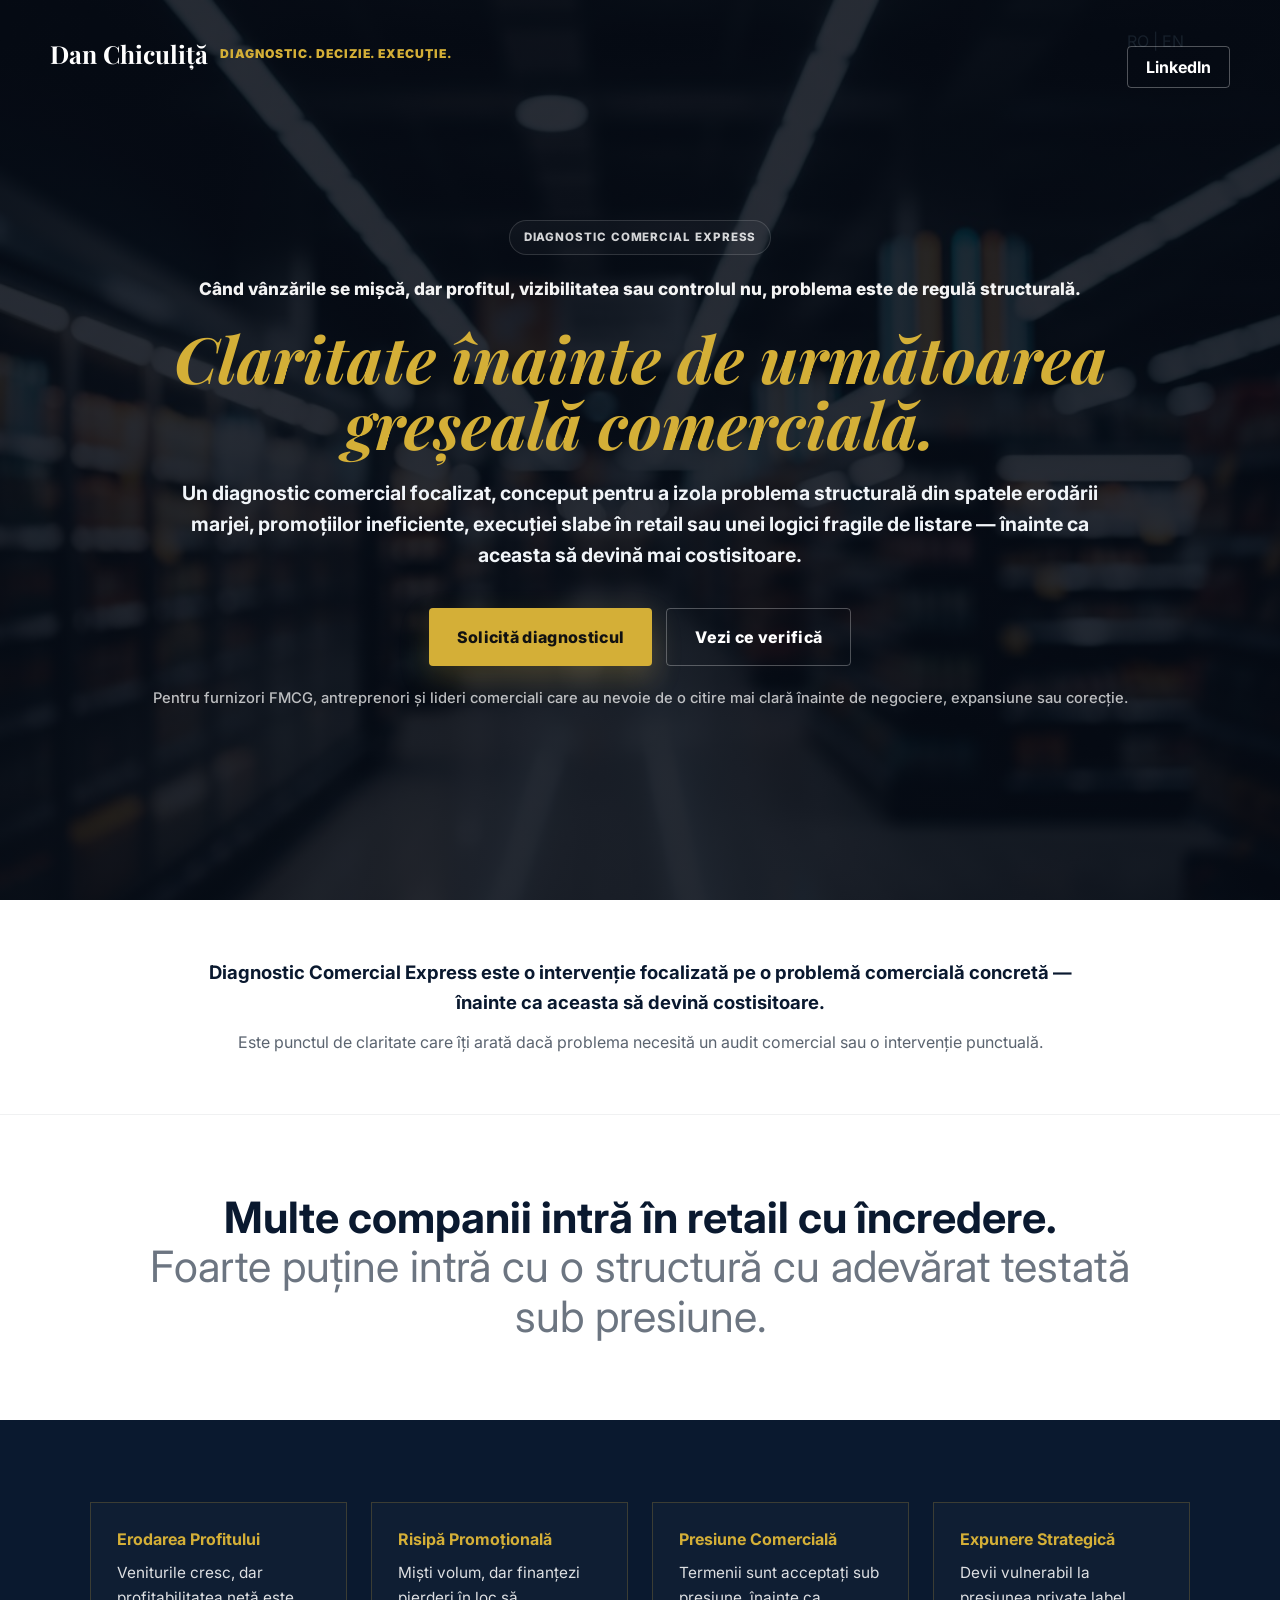
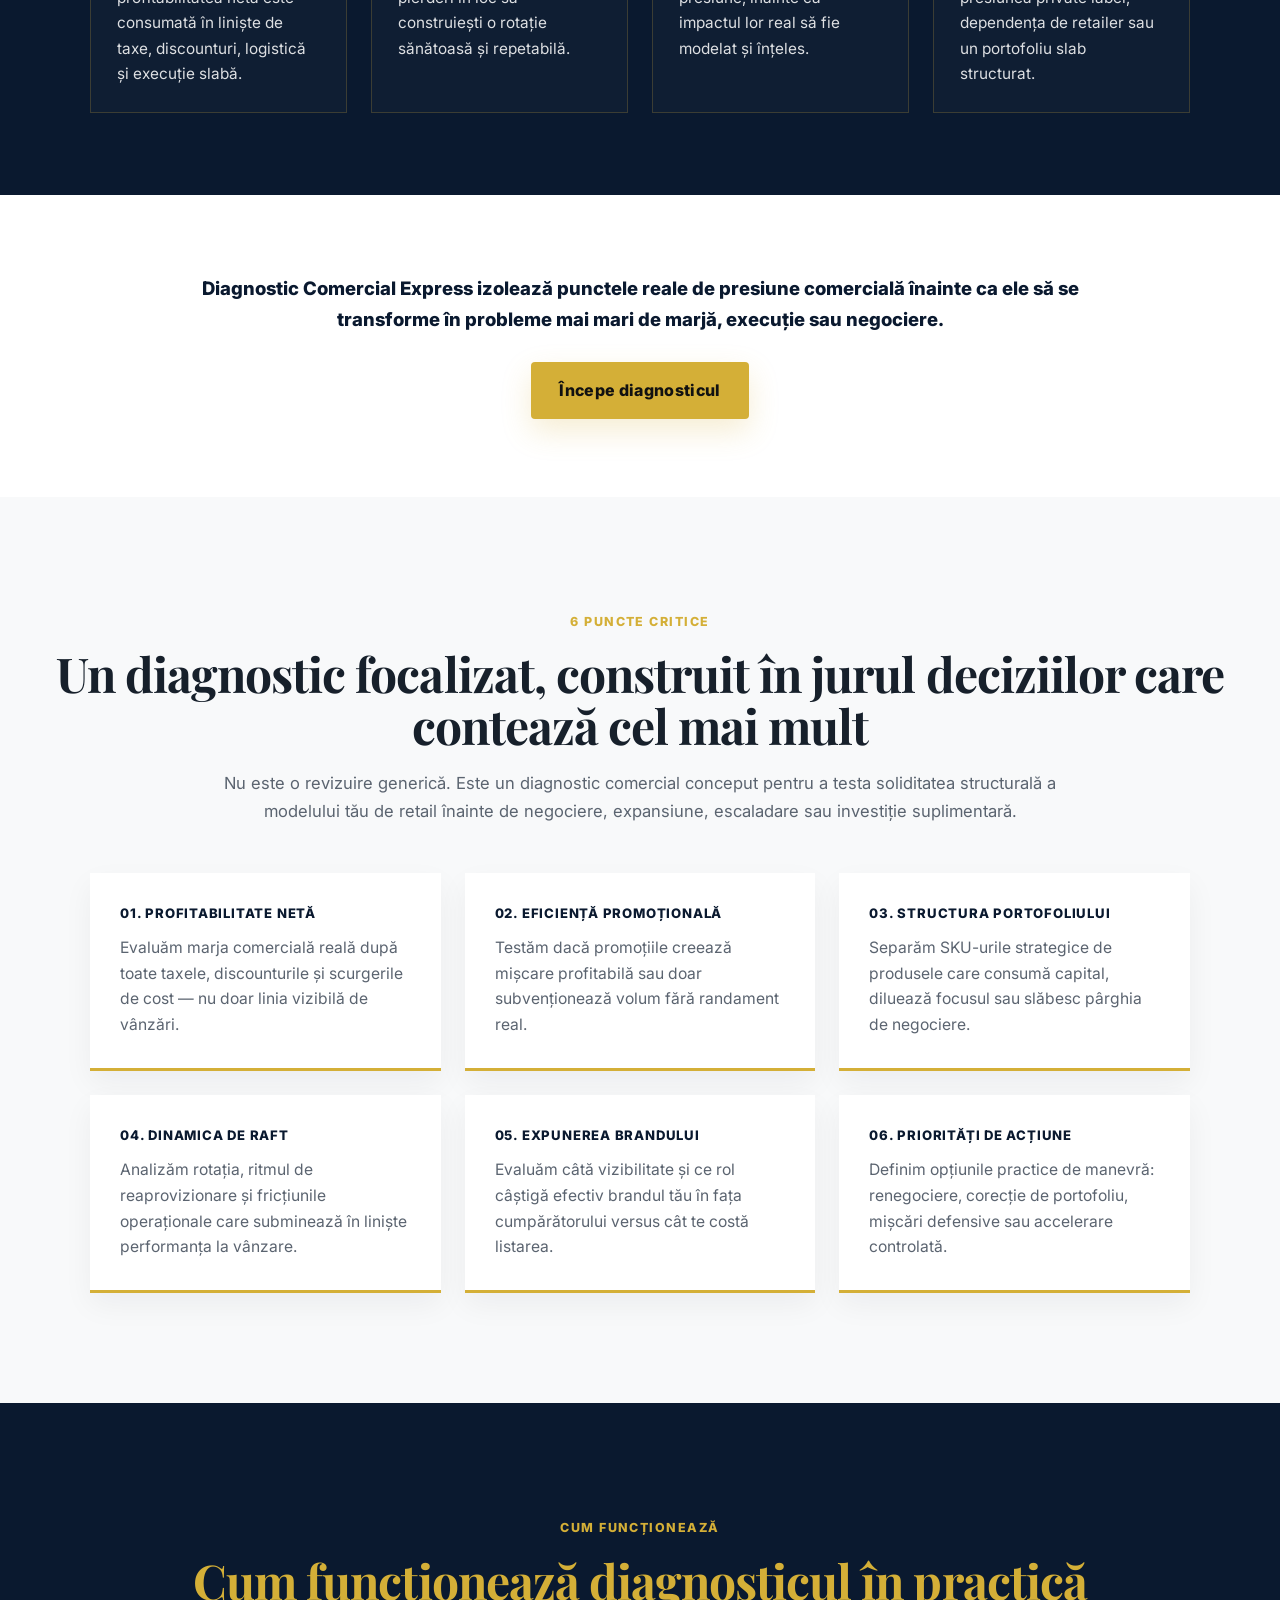
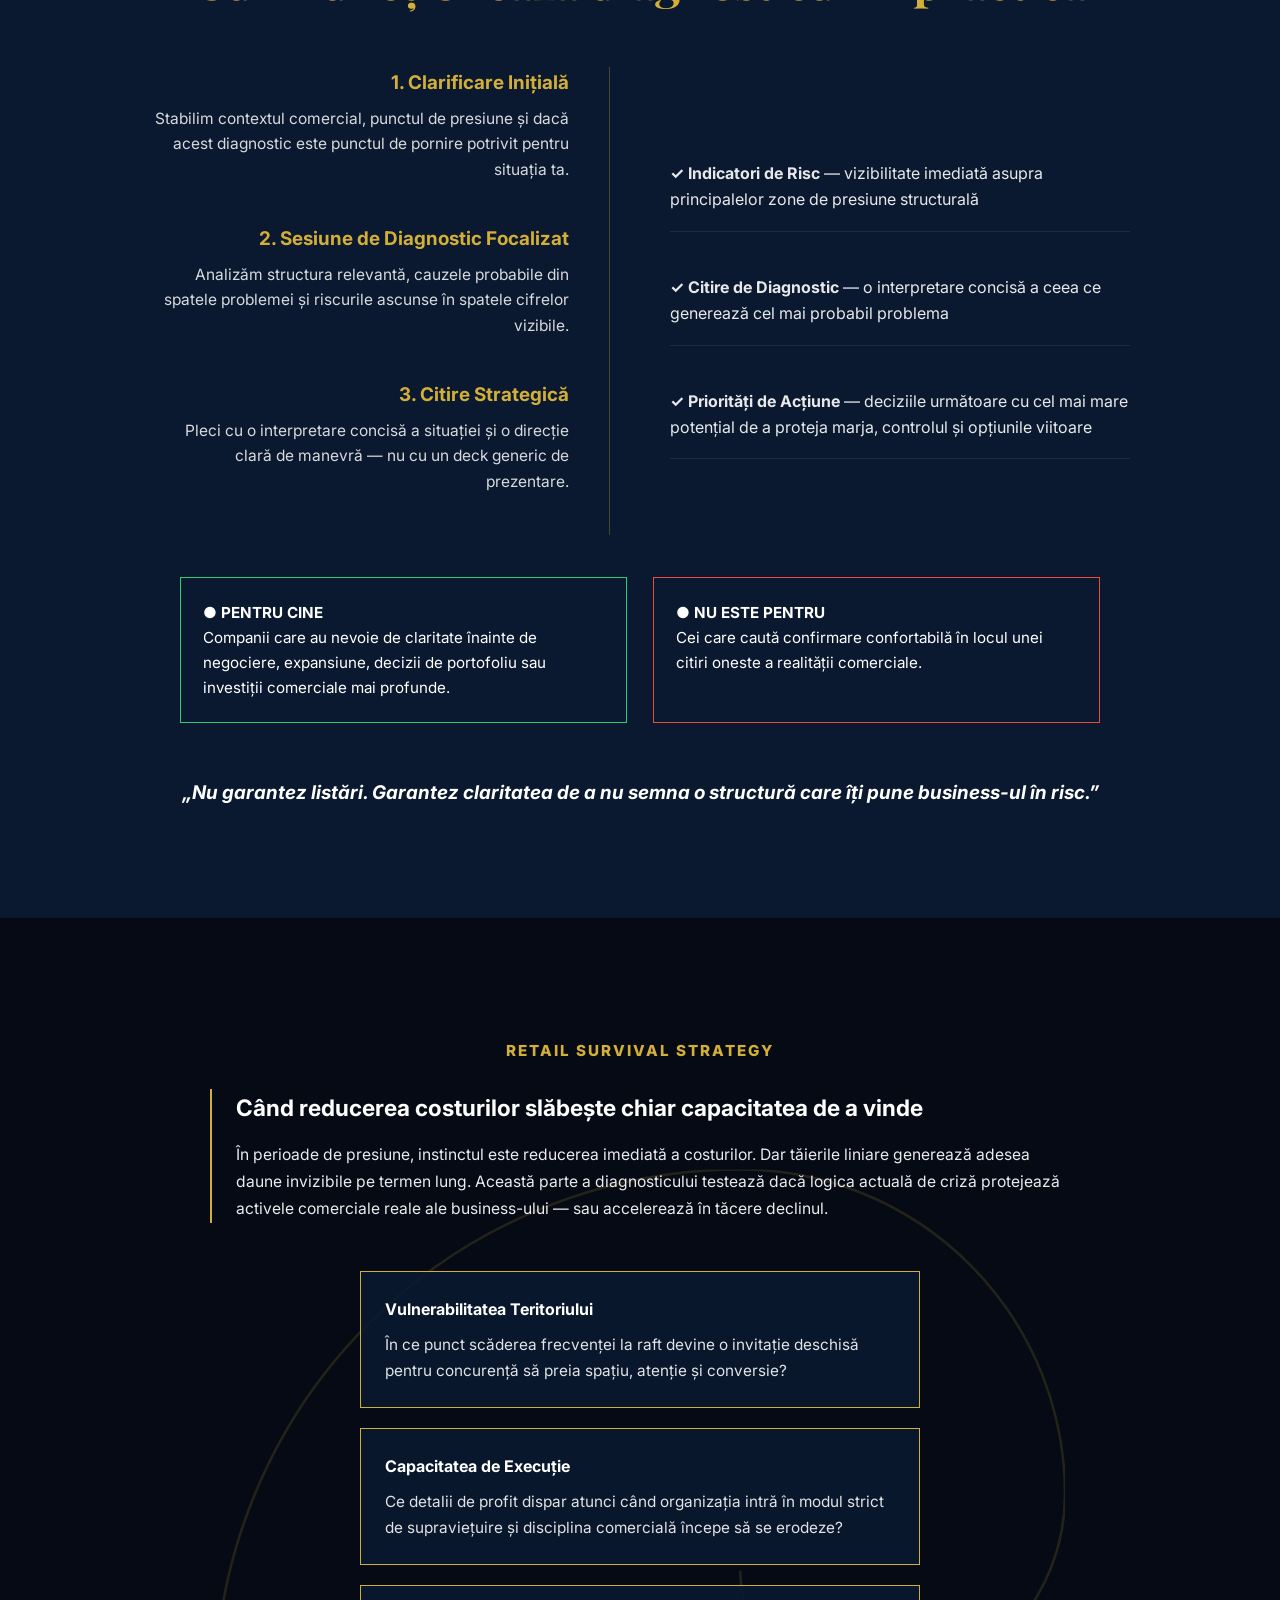
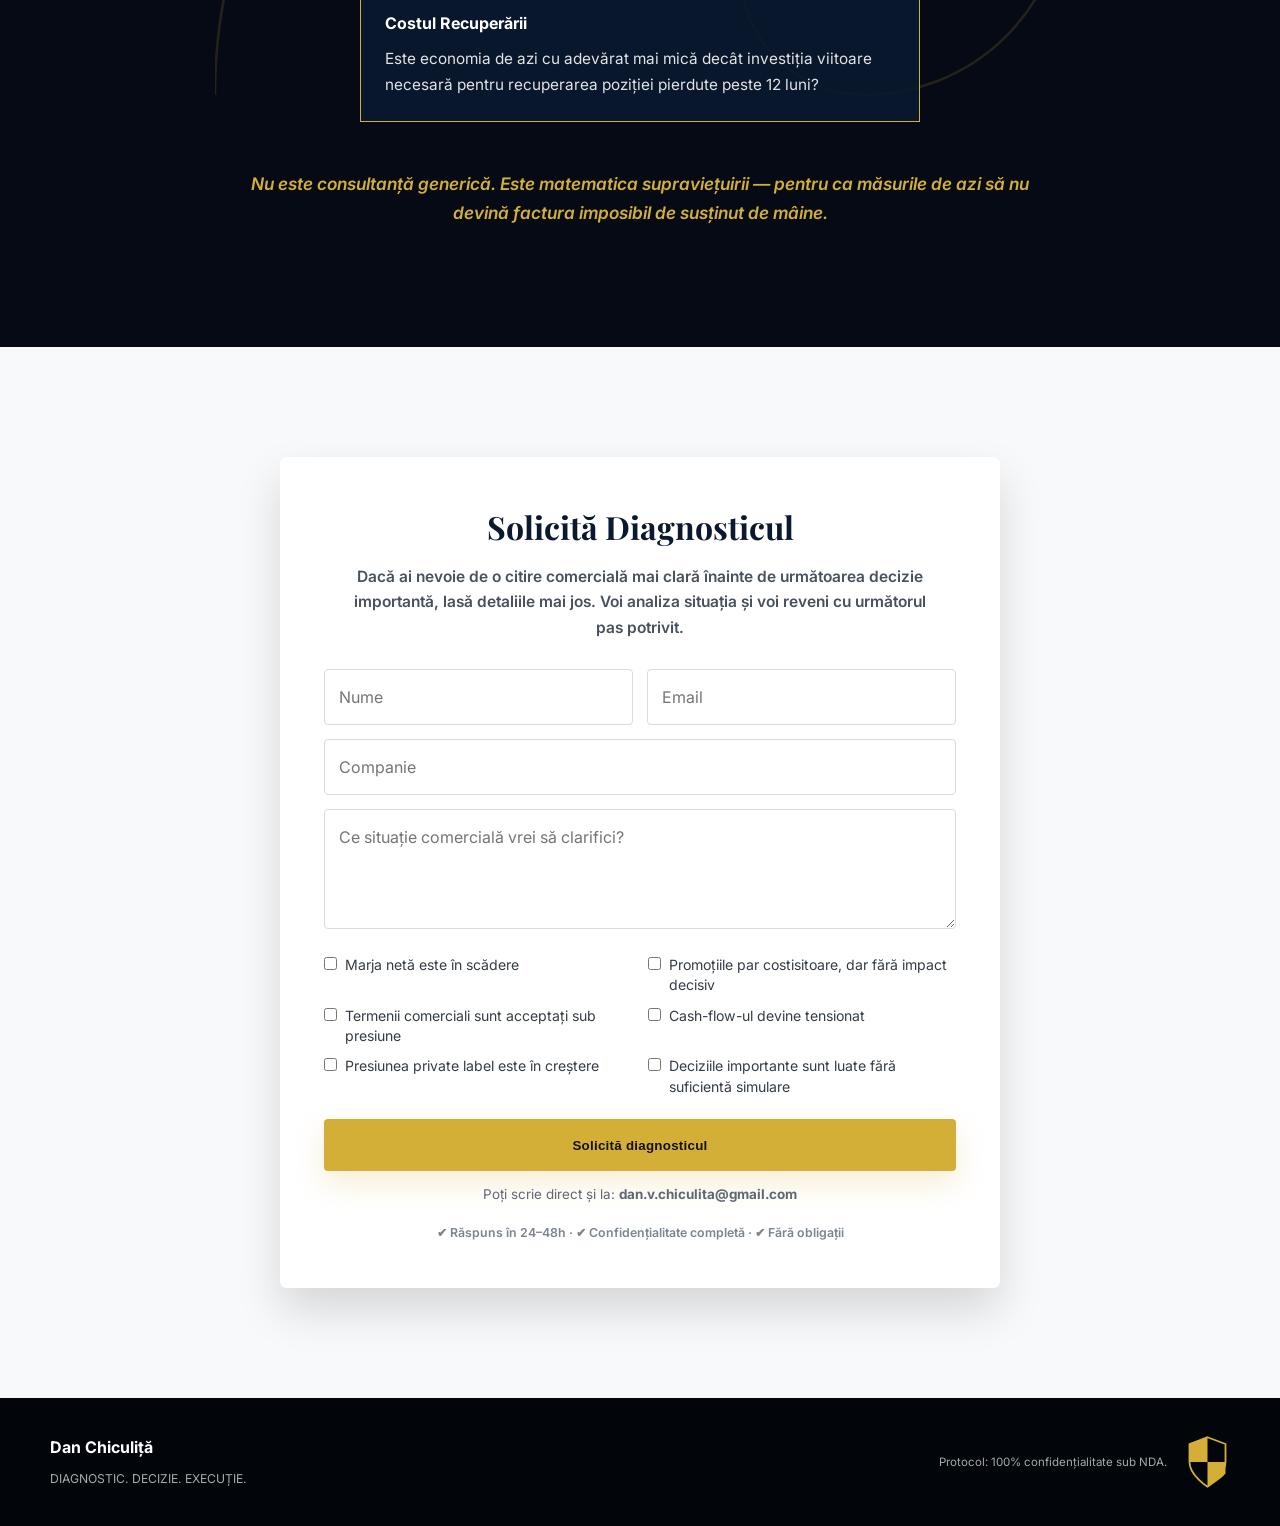
==== commit 9a2c97db: "Update index-ro.html" ====
--- a/index-ro.html
+++ b/index-ro.html
@@ -70,6 +70,19 @@
       color: var(--accent-gold);
       margin-bottom: 16px;
     }
+   .hero-label {
+  display: inline-block;
+  padding: 7px 14px;
+  border-radius: 999px;
+  border: 1px solid rgba(255,255,255,0.14);
+  background: rgba(255,255,255,0.03);
+  color: rgba(255,255,255,0.82);
+  font-size: 0.72rem;
+  font-weight: 800;
+  letter-spacing: 0.08em;
+  text-transform: uppercase;
+  margin-bottom: 20px;
+}
 
     .btn-primary,
     .btn-secondary {
@@ -119,46 +132,48 @@
       padding: 28px 0;
     }
 
-    .header-inner {
-      width: min(1180px, calc(100% - 40px));
-      margin: 0 auto;
-      display: flex;
-      justify-content: space-between;
-      align-items: center;
-      gap: 20px;
-    }
-
-    .brand-wrap {
-      display: flex;
-      align-items: center;
-      gap: 18px;
-      flex-wrap: wrap;
-    }
-
-    .brand-name {
-      color: white;
-      font-family: 'Playfair Display', serif;
-      font-size: 1.55rem;
-      font-weight: 700;
-    }
-
-    .logo-dde {
-      color: var(--accent-gold);
-      font-size: 0.82rem;
-      font-weight: 900;
-      text-transform: uppercase;
-      letter-spacing: 0.11em;
-    }
-
-    .linkedin-btn {
-      color: white;
-      font-weight: 700;
-      border: 1px solid rgba(255,255,255,0.3);
-      padding: 10px 18px;
-      border-radius: 4px;
-      transition: all 0.25s ease;
-    }
-
+ .header-inner {
+  width: min(1180px, calc(100% - 40px));
+  margin: 0 auto;
+  display: flex;
+  justify-content: space-between;
+  align-items: center;
+  gap: 20px;
+}
+
+.brand-wrap {
+  display: flex;
+  align-items: center;
+  gap: 12px;
+  flex-wrap: wrap;
+}
+
+.brand-name {
+  color: white;
+  font-family: 'Playfair Display', serif;
+  font-size: 1.55rem;
+  font-weight: 700;
+  line-height: 1.05;
+}
+
+.logo-dde {
+  color: var(--accent-gold);
+  font-size: 0.76rem;
+  font-weight: 900;
+  text-transform: uppercase;
+  letter-spacing: 0.08em;
+  white-space: nowrap;
+}
+
+.linkedin-btn {
+  color: white;
+  font-weight: 700;
+  border: 1px solid rgba(255,255,255,0.3);
+  padding: 10px 18px;
+  border-radius: 4px;
+  transition: all 0.25s ease;
+  white-space: nowrap;
+}
     .linkedin-btn:hover {
       background: rgba(255,255,255,0.06);
       border-color: rgba(255,255,255,0.5);
@@ -733,95 +748,217 @@
       margin-bottom: 22px;
     }
 
-    @media (max-width: 980px) {
-      .risk-grid,
-      .points-grid {
-        grid-template-columns: 1fr;
-      }
-
-      .roadmap-wrap,
-      .qualification-grid {
-        grid-template-columns: 1fr;
-      }
-
-      .timeline {
-        border-right: none;
-        border-bottom: 1px solid rgba(212,175,55,0.3);
-        padding-right: 0;
-        padding-bottom: 30px;
-        text-align: left;
-      }
-    }
-
-    @media (max-width: 760px) {
-      .header-inner,
-      .brand-wrap {
-        flex-direction: column;
-        text-align: center;
-      }
-
-      .hero-actions {
-        flex-direction: column;
-      }
-
-      .btn-primary,
-      .btn-secondary {
-        width: 100%;
-      }
-
-      .form-grid,
-      .checklist {
-        grid-template-columns: 1fr;
-      }
-
-      .form-container {
-        padding: 30px 22px;
-      }
-
-      .footer-inner,
-      .footer-right {
-        flex-direction: column;
-        text-align: center;
-      }
-
-      .triptych-top,
-      .triptych-middle,
-      .triptych-bottom,
-      #critical-points,
-      #roadmap,
-      #survival-strategy,
-      #contact {
-        padding-top: 72px;
-        padding-bottom: 72px;
-      }
-
-      .promise-strip {
-        padding-top: 42px;
-        padding-bottom: 42px;
-      }
-    }
+   @media (max-width: 980px) {
+  .risk-grid,
+  .points-grid {
+    grid-template-columns: 1fr;
+  }
+
+  .roadmap-wrap,
+  .qualification-grid {
+    grid-template-columns: 1fr;
+  }
+
+  .timeline {
+    border-right: none;
+    border-bottom: 1px solid rgba(212,175,55,0.3);
+    padding-right: 0;
+    padding-bottom: 30px;
+    text-align: left;
+  }
+
+  .header-inner {
+    width: min(1180px, calc(100% - 28px));
+  }
+}
+
+@media (max-width: 760px) {
+  .header-inner {
+    flex-direction: column;
+    text-align: center;
+    gap: 14px;
+  }
+
+  .brand-wrap {
+    flex-direction: column;
+    align-items: center;
+    text-align: center;
+    gap: 10px;
+  }
+
+  .brand-name {
+    font-size: 2.05rem;
+  }
+
+  .logo-dde {
+    font-size: 0.72rem;
+    letter-spacing: 0.09em;
+  }
+
+  .hero-label {
+    padding: 6px 12px;
+    font-size: 0.68rem;
+    letter-spacing: 0.08em;
+    margin-bottom: 16px;
+  }
+
+  .hero-kicker {
+    font-size: 0.98rem;
+    margin-bottom: 18px;
+  }
+
+  .hero-quote {
+    font-size: clamp(2.1rem, 8vw, 3.4rem);
+    line-height: 1.02;
+    margin-bottom: 18px;
+  }
+
+  .hero-subtitle {
+    font-size: 1rem;
+    line-height: 1.6;
+  }
+
+  .hero-actions {
+    flex-direction: column;
+    gap: 12px;
+  }
+
+  .btn-primary,
+  .btn-secondary {
+    width: 100%;
+  }
+
+  .form-grid,
+  .checklist {
+    grid-template-columns: 1fr;
+  }
+
+  .form-container {
+    padding: 30px 22px;
+  }
+
+  .footer-inner,
+  .footer-right {
+    flex-direction: column;
+    text-align: center;
+  }
+
+  .triptych-top,
+  .triptych-middle,
+  .triptych-bottom,
+  #critical-points,
+  #roadmap,
+  #survival-strategy,
+  #contact {
+    padding-top: 72px;
+    padding-bottom: 72px;
+  }
+
+  .promise-strip {
+    padding-top: 42px;
+    padding-bottom: 42px;
+  }
+}
+
+@media (max-width: 640px) {
+  header {
+    padding: 20px 0;
+  }
+
+  .header-inner {
+    gap: 12px;
+  }
+
+  .brand-name {
+    font-size: 1.75rem;
+  }
+
+  .logo-dde {
+    font-size: 0.68rem;
+    letter-spacing: 0.08em;
+  }
+
+  .lang-switch {
+    gap: 8px;
+  }
+
+  .lang-switch a {
+    min-width: 40px;
+    height: 36px;
+    padding: 0 12px;
+    font-size: 0.8rem;
+  }
+
+  .linkedin-btn {
+    padding: 9px 14px;
+    font-size: 0.88rem;
+  }
+
+  #hero-section {
+    padding: 150px 20px 72px;
+  }
+
+  .hero-label {
+    font-size: 0.66rem;
+    padding: 6px 10px;
+    margin-bottom: 14px;
+  }
+
+  .hero-kicker {
+    font-size: 0.92rem;
+    margin-bottom: 16px;
+  }
+
+  .hero-quote {
+    font-size: clamp(2rem, 10vw, 3.1rem);
+    line-height: 0.98;
+  }
+
+  .hero-subtitle {
+    font-size: 0.96rem;
+    line-height: 1.65;
+  }
+
+  .hero-note {
+    font-size: 0.86rem;
+    line-height: 1.55;
+  }
+}
+
   </style>
 </head>
 <body>
-  <div style="position:absolute; top:20px; right:20px; z-index:999;">
-    <a href="index.html" style="color:white; font-weight:600; text-decoration:none;">
-      EN
-    </a>
-  </div>
 
   <header>
     <div class="header-inner">
+
       <div class="brand-wrap">
         <a href="#" class="brand-name">Dan Chiculiță</a>
         <div class="logo-dde">DIAGNOSTIC. DECIZIE. EXECUȚIE.</div>
       </div>
-      <a href="https://linkedin.com/in/danchiculita" target="_blank" rel="noopener noreferrer" class="linkedin-btn">LinkedIn</a>
+
+    <div class="header-actions">
+
+        <!-- LANGUAGE SWITCH -->
+        <div class="lang-switch">
+          <a href="https://danvchiculita.github.io/retail-diagnostic-comercial/index-ro.html" class="active">RO</a>
+          <span>|</span>
+          <a href="https://danvchiculita.github.io/retail-diagnostic-comercial/">EN</a>
+        </div>
+
+        <!-- LINKEDIN -->
+        <a href="https://linkedin.com/in/danchiculita" target="_blank" rel="noopener noreferrer" class="linkedin-btn">
+          LinkedIn
+        </a>
+
+      </div>
+
     </div>
   </header>
 
   <section id="hero-section">
     <div class="hero-inner">
-      <div class="eyebrow">Diagnostic Comercial Express</div>
+      <div class="eyebrow hero-label">DIAGNOSTIC COMERCIAL EXPRESS</div>
       <p class="hero-kicker">Când vânzările se mișcă, dar profitul, vizibilitatea sau controlul nu, problema este de regulă structurală.</p>
       <h1 class="hero-quote">Claritate înainte de următoarea greșeală comercială.</h1>
       <p class="hero-subtitle">
@@ -1012,9 +1149,8 @@
         </p>
       </div>
 
-      <form action="https://formspree.io/f/meepnlpp" method="POST">
-        <input type="hidden" name="_subject" value="Cerere nouă - Diagnostic Comercial Express">
-        <input type="hidden" name="_cc" value="dan.v.chiculita@gmail.com">
+    <form action="https://formspree.io/f/meepnlpp" method="POST">
+  <input type="hidden" name="_subject" value="Cerere nouă - Diagnostic Comercial Express">
 
         <div class="form-grid">
           <div>
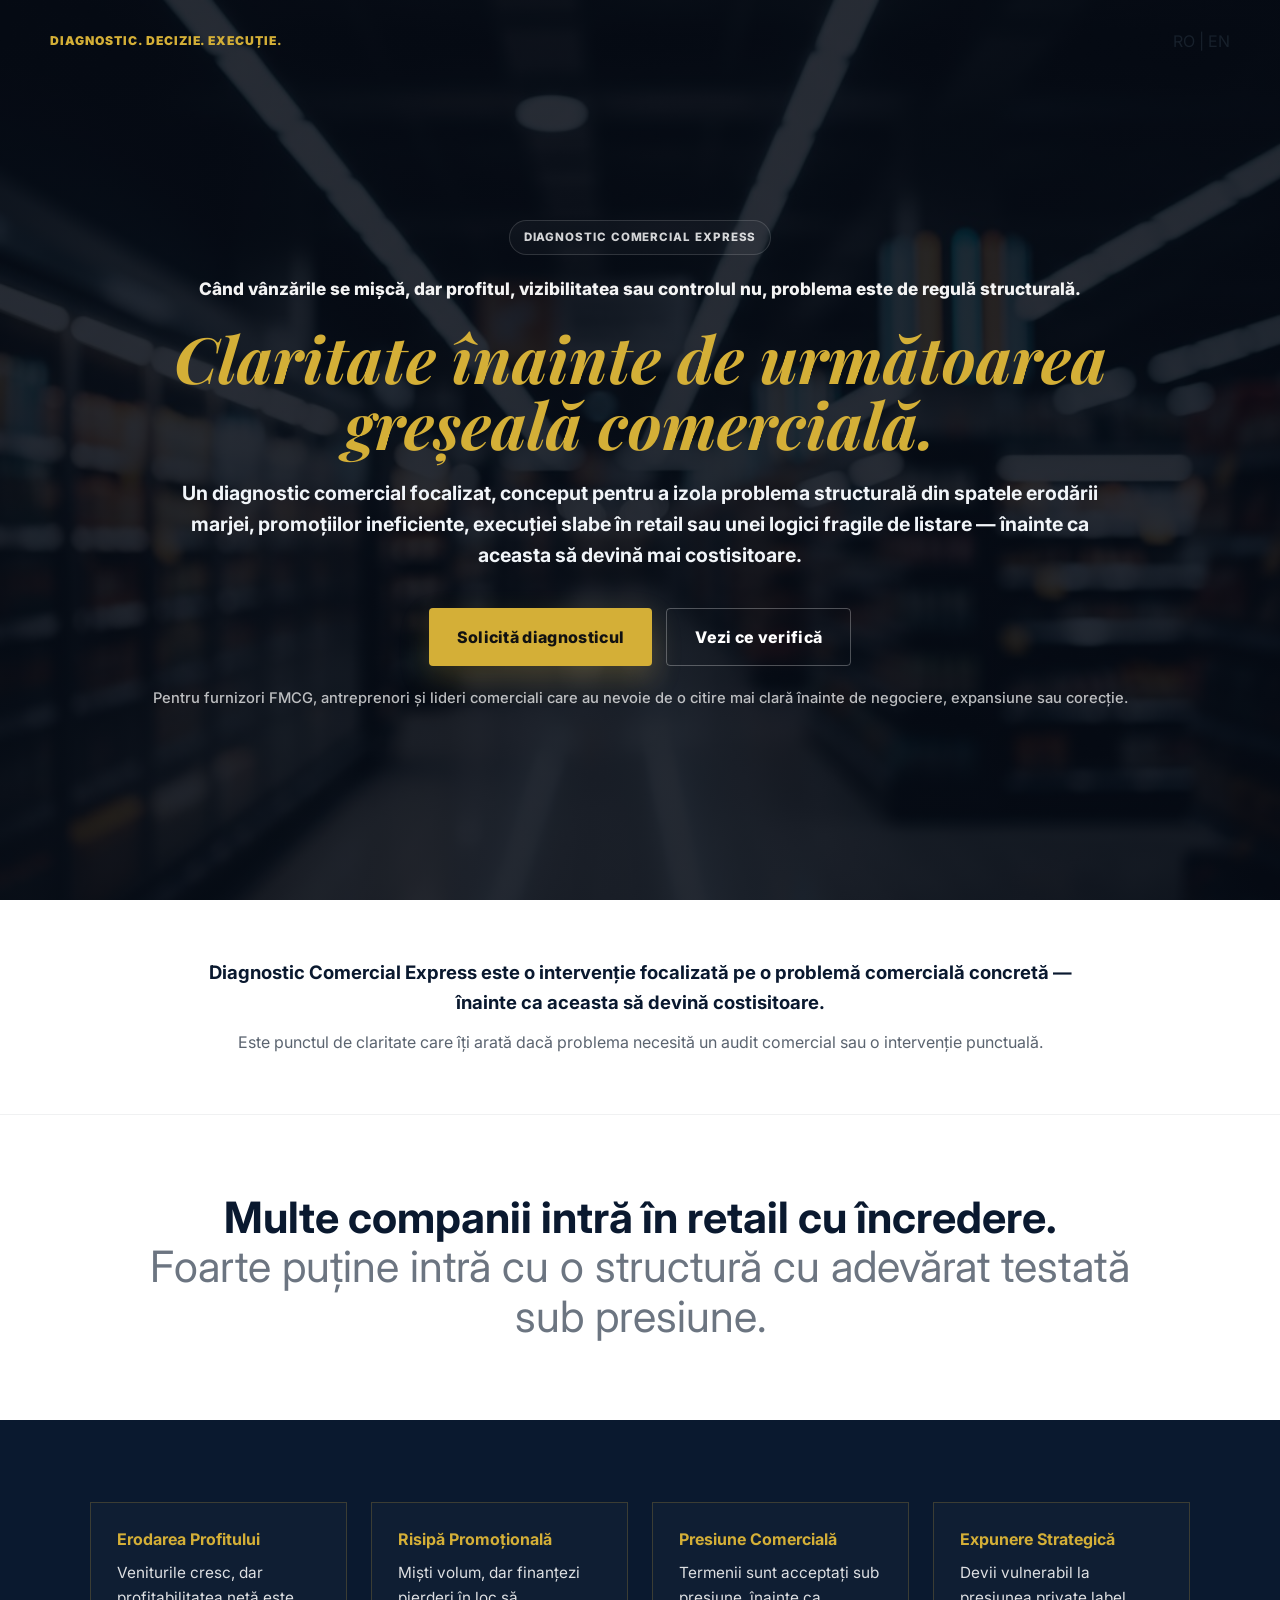
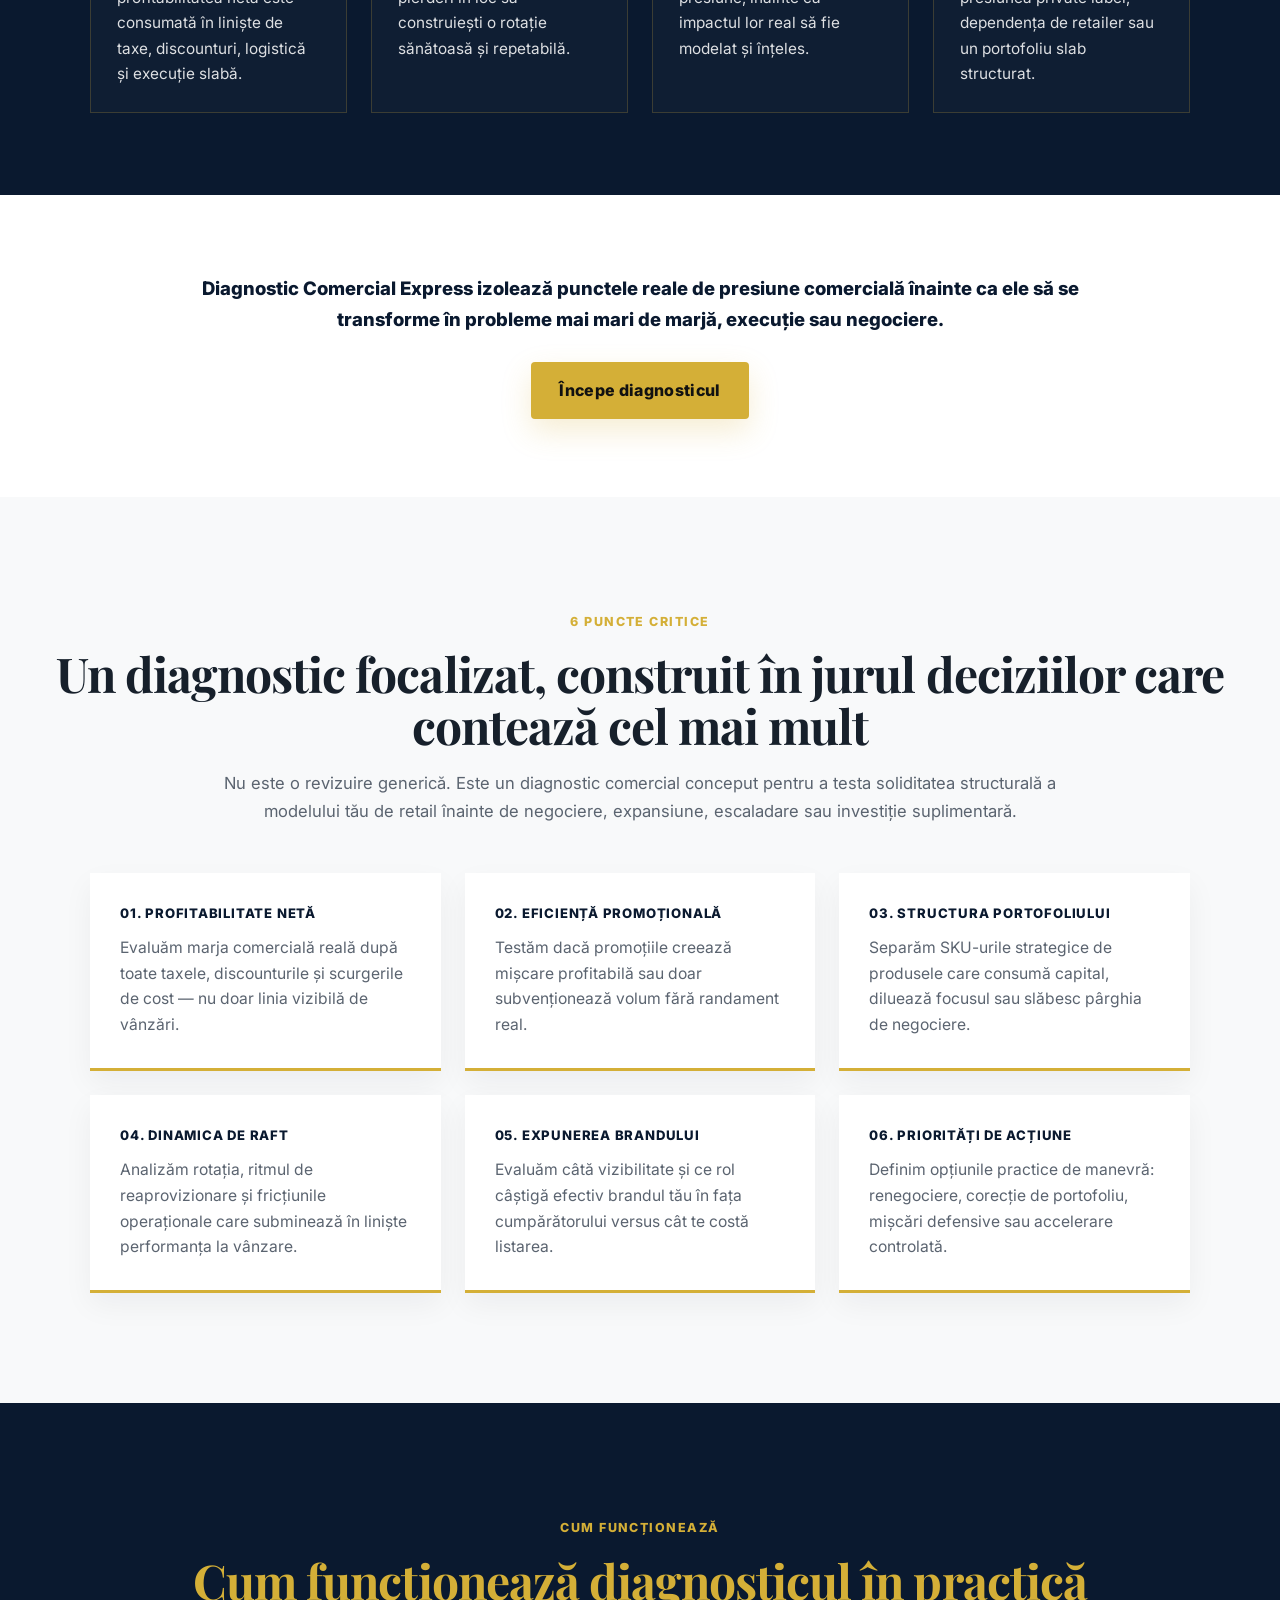
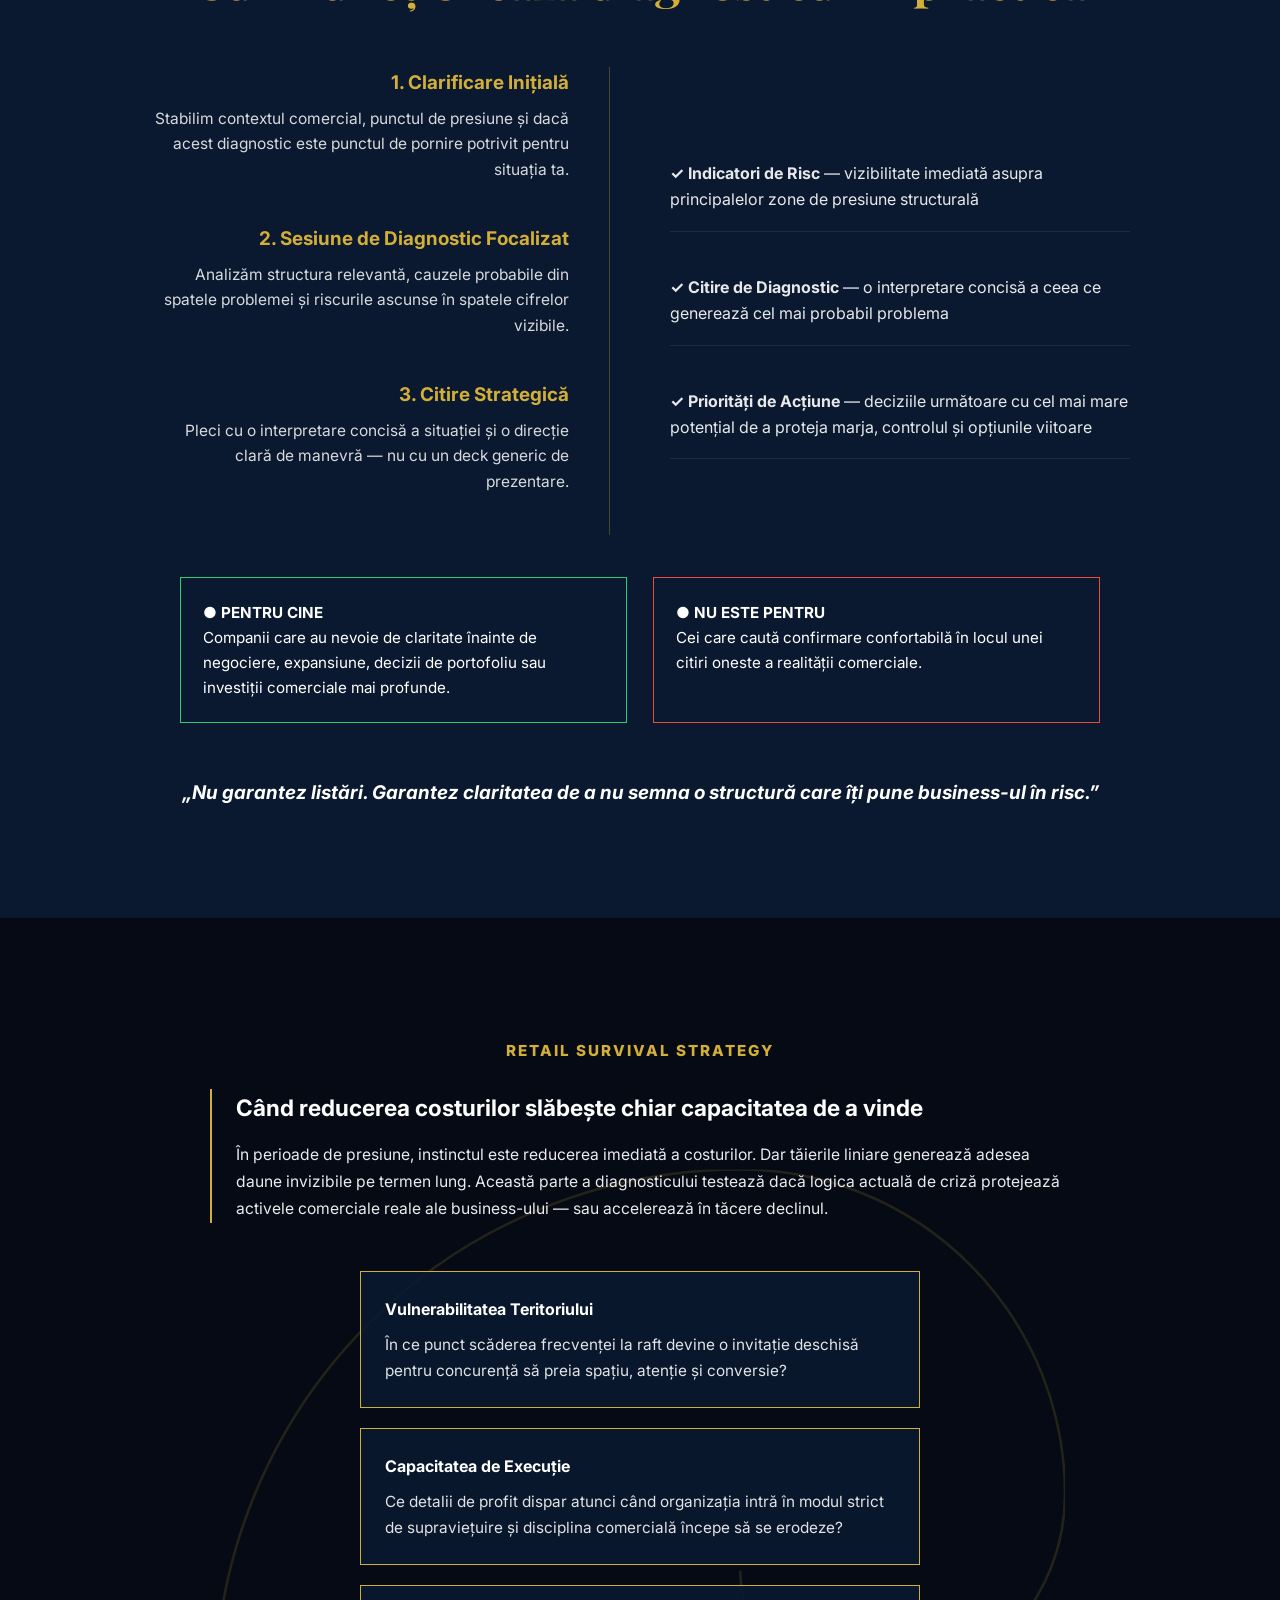
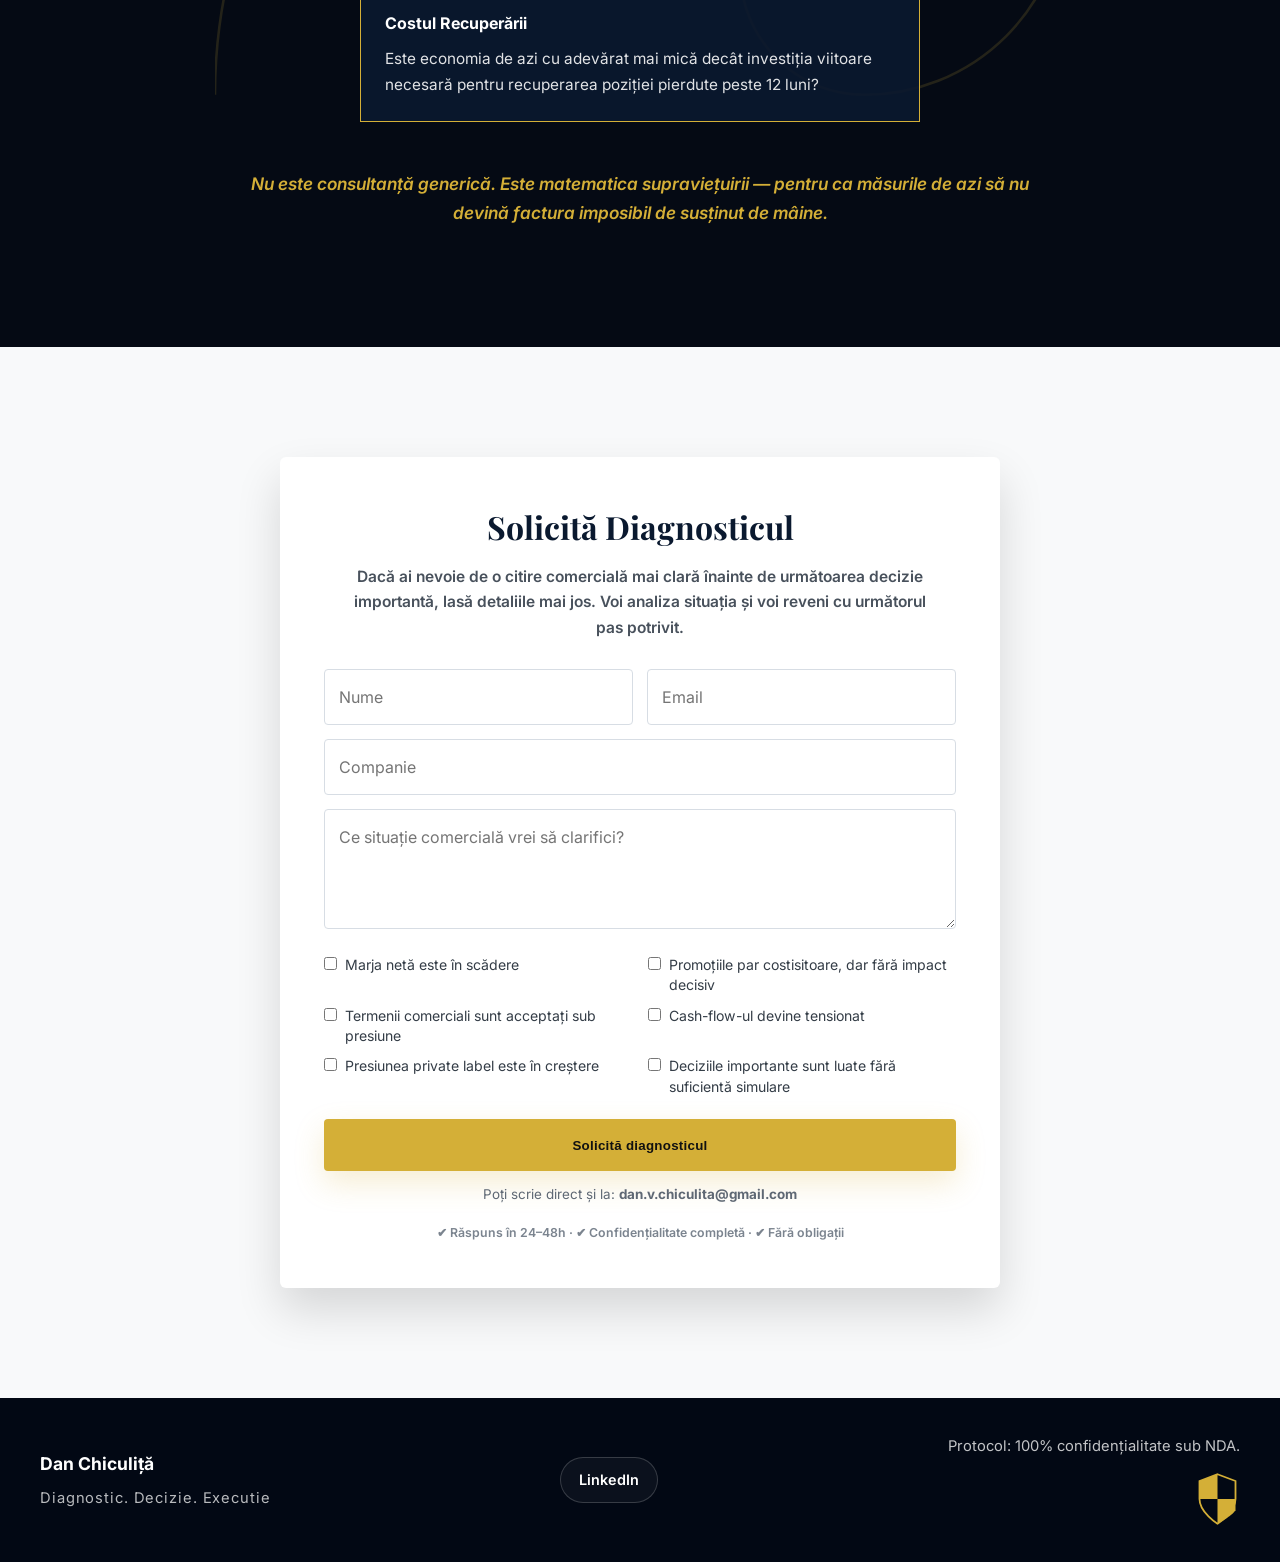
==== commit e492c770: "Update index-ro.html" ====
--- a/index-ro.html
+++ b/index-ro.html
@@ -656,41 +656,102 @@
     }
 
     footer {
-      padding: 36px 20px;
-      background: #02050a;
-      color: white;
-    }
-
-    .footer-inner {
-      width: min(1180px, calc(100% - 40px));
-      margin: 0 auto;
-      display: flex;
-      justify-content: space-between;
-      align-items: center;
-      gap: 24px;
-      flex-wrap: wrap;
-    }
-
-    .footer-left strong {
-      display: block;
-      margin-bottom: 4px;
-    }
-
-    .footer-left span {
-      font-size: 0.76rem;
-      opacity: 0.65;
-    }
-
-    .footer-right {
-      display: flex;
-      align-items: center;
-      gap: 18px;
-    }
-
-    .footer-right p {
-      font-size: 0.72rem;
-      opacity: 0.65;
-    }
+  background: #020814;
+  padding: 36px 24px;
+}
+
+/* container principal */
+.footer-inner {
+  max-width: 1200px;
+  margin: 0 auto;
+  display: flex;
+  justify-content: space-between;
+  align-items: center;
+  gap: 24px;
+  flex-wrap: wrap;
+}
+
+/* coloane */
+.footer-left,
+.footer-social,
+.footer-right {
+  display: flex;
+  flex-direction: column;
+  gap: 8px;
+}
+
+/* stanga */
+.footer-left strong {
+  font-size: 1.1rem;
+  color: #ffffff;
+}
+
+.footer-left span {
+  font-size: 0.92rem;
+  color: rgba(255,255,255,0.72);
+  letter-spacing: 0.06em;
+}
+
+/* linkedin buton */
+.footer-social {
+  align-items: center;
+}
+
+.footer-social a {
+  display: inline-flex;
+  align-items: center;
+  justify-content: center;
+  padding: 10px 18px;
+  border: 1px solid rgba(255,255,255,0.18);
+  border-radius: 999px;
+  color: #ffffff;
+  text-decoration: none;
+  font-weight: 600;
+  font-size: 0.9rem;
+  transition: all 0.25s ease;
+  background: rgba(255,255,255,0.04);
+}
+
+.footer-social a:hover {
+  border-color: rgba(212,175,55,0.65);
+  color: #d4af37;
+  background: rgba(212,175,55,0.08);
+}
+
+/* dreapta */
+.footer-right {
+  align-items: flex-end;
+}
+
+.footer-right p {
+  margin: 0;
+  color: rgba(255,255,255,0.76);
+  font-size: 0.92rem;
+}
+
+/* shield */
+.shield-svg {
+  width: 36px;
+  height: auto;
+  margin-top: 6px;
+}
+
+/* MOBILE */
+@media (max-width: 768px) {
+  .footer-inner {
+    flex-direction: column;
+    align-items: flex-start;
+    gap: 18px;
+  }
+
+  .footer-social {
+    align-items: flex-start;
+  }
+
+  .footer-right {
+    align-items: flex-start;
+  }
+}
 
     .shield-svg {
       width: 45px;
@@ -858,6 +919,7 @@
     padding-top: 42px;
     padding-bottom: 42px;
   }
+ 
 }
 
 @media (max-width: 640px) {
@@ -933,7 +995,7 @@
     <div class="header-inner">
 
       <div class="brand-wrap">
-        <a href="#" class="brand-name">Dan Chiculiță</a>
+       
         <div class="logo-dde">DIAGNOSTIC. DECIZIE. EXECUȚIE.</div>
       </div>
 
@@ -946,9 +1008,6 @@
           <a href="https://danvchiculita.github.io/retail-diagnostic-comercial/">EN</a>
         </div>
 
-        <!-- LINKEDIN -->
-        <a href="https://linkedin.com/in/danchiculita" target="_blank" rel="noopener noreferrer" class="linkedin-btn">
-          LinkedIn
         </a>
 
       </div>
@@ -1184,23 +1243,28 @@
     </div>
   </section>
 
+  
   <footer>
-    <div class="footer-inner">
-      <div class="footer-left">
-        <strong>Dan Chiculiță</strong>
-        <span>DIAGNOSTIC. DECIZIE. EXECUȚIE.</span>
-      </div>
-
-      <div class="footer-right">
-        <p>Protocol: 100% confidențialitate sub NDA.</p>
-        <svg class="shield-svg" viewBox="0 0 100 120">
-          <path d="M50,5 L90,20 L90,60 C90,90 50,115 50,115 C50,115 10,90 10,60 L10,20 Z" fill="none" stroke="#d4af37" stroke-width="4"/>
-          <path d="M50,5 L50,60 L10,60 L10,20 Z" fill="#d4af37"/>
-          <path d="M50,60 L90,60 L90,85 C82,98 50,115 50,115 Z" fill="#d4af37"/>
-        </svg>
-      </div>
-    </div>
-  </footer>
+  <div class="footer-inner">
+    <div class="footer-left">
+      <strong>Dan Chiculiță</strong>
+      <span>Diagnostic. Decizie. Executie</span>
+    </div>
+
+    <div class="footer-social">
+      <a href="https://www.linkedin.com/in/danchiculita" target="_blank" rel="noopener">LinkedIn</a>
+    </div>
+
+    <div class="footer-right">
+      <p>Protocol: 100% confidențialitate sub NDA.</p>
+      <svg class="shield-svg" viewBox="0 0 100 120">
+        <path d="M50,5 L90,20 L90,60 C90,90 50,115 50,115 C50,115 10,90 10,60 L10,20 Z" fill="none" stroke="#d4af37" stroke-width="4"/>
+        <path d="M50,5 L50,60 L10,60 L10,20 Z" fill="#d4af37"/>
+        <path d="M50,60 L90,60 L90,85 C82,98 50,115 50,115 Z" fill="#d4af37"/>
+      </svg>
+    </div>
+  </div>
+</footer>
 
   <div id="exitPopup">
     <div class="popup-box">
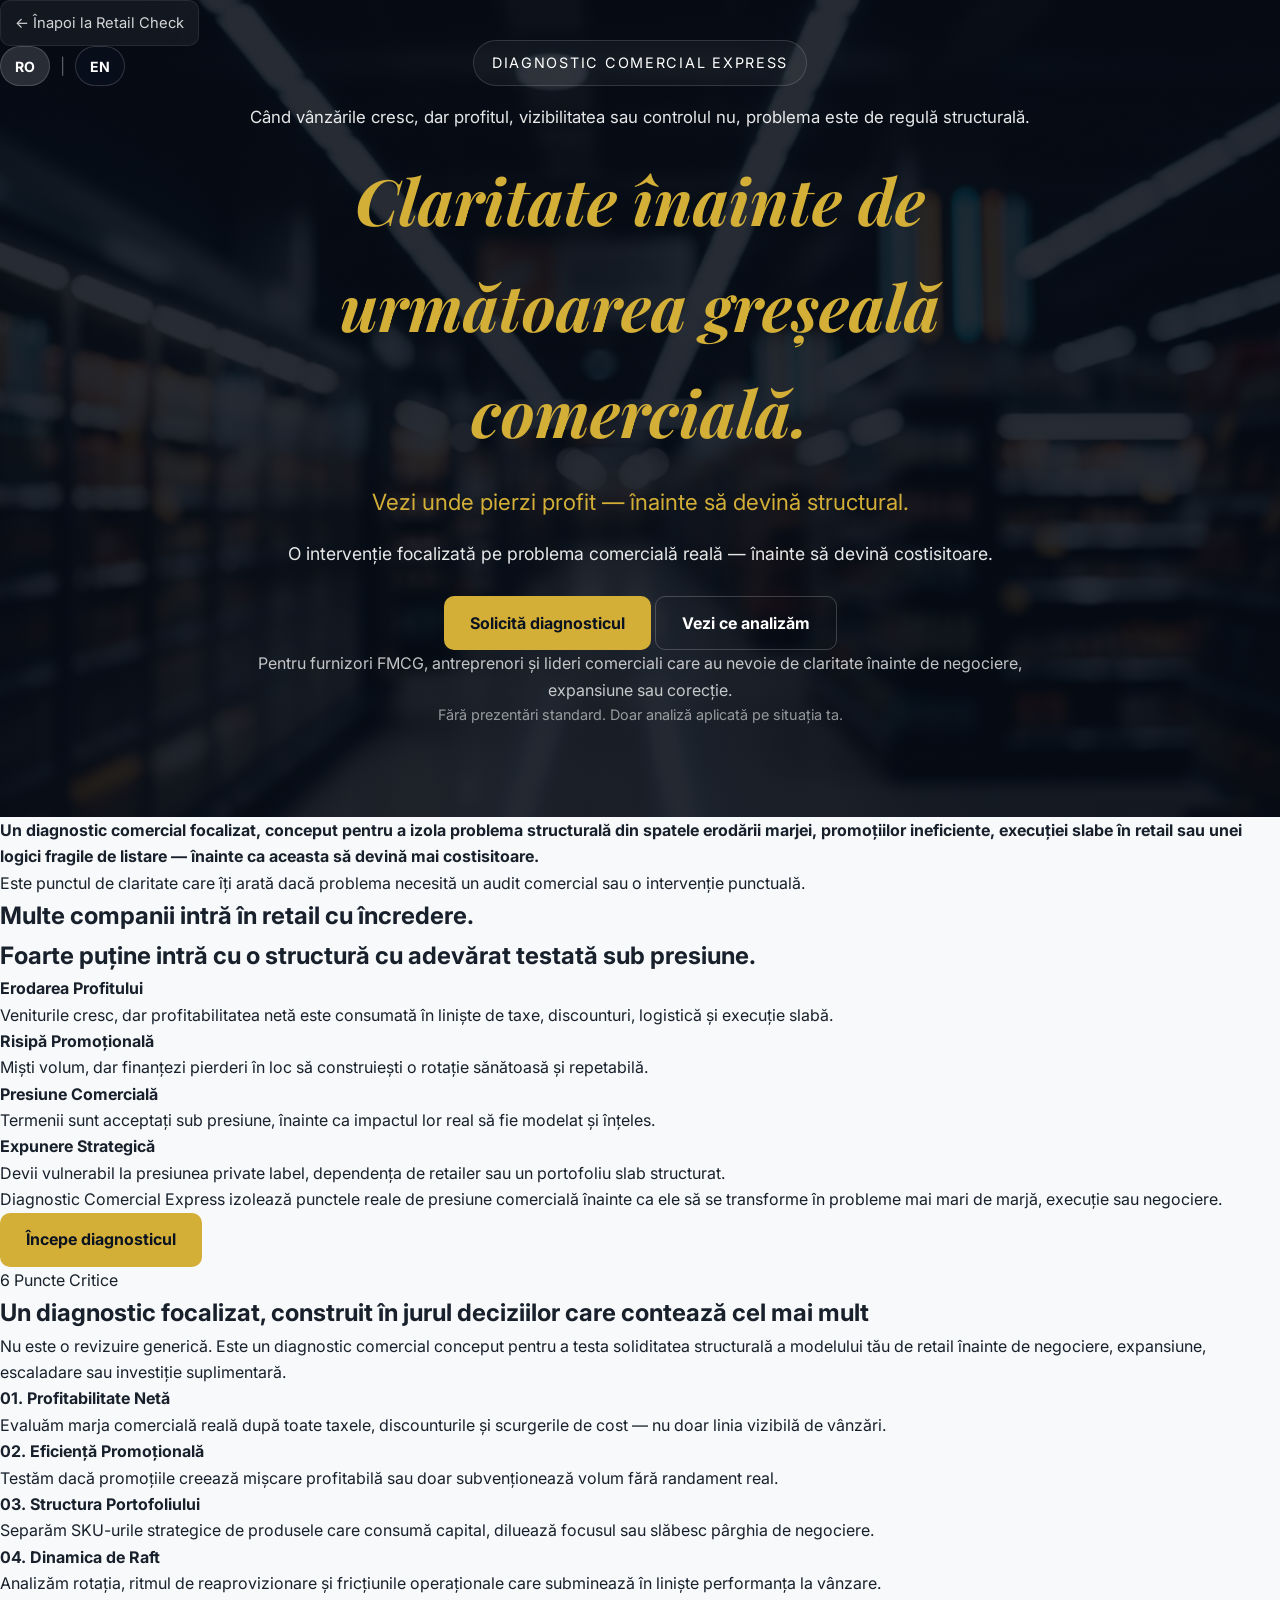
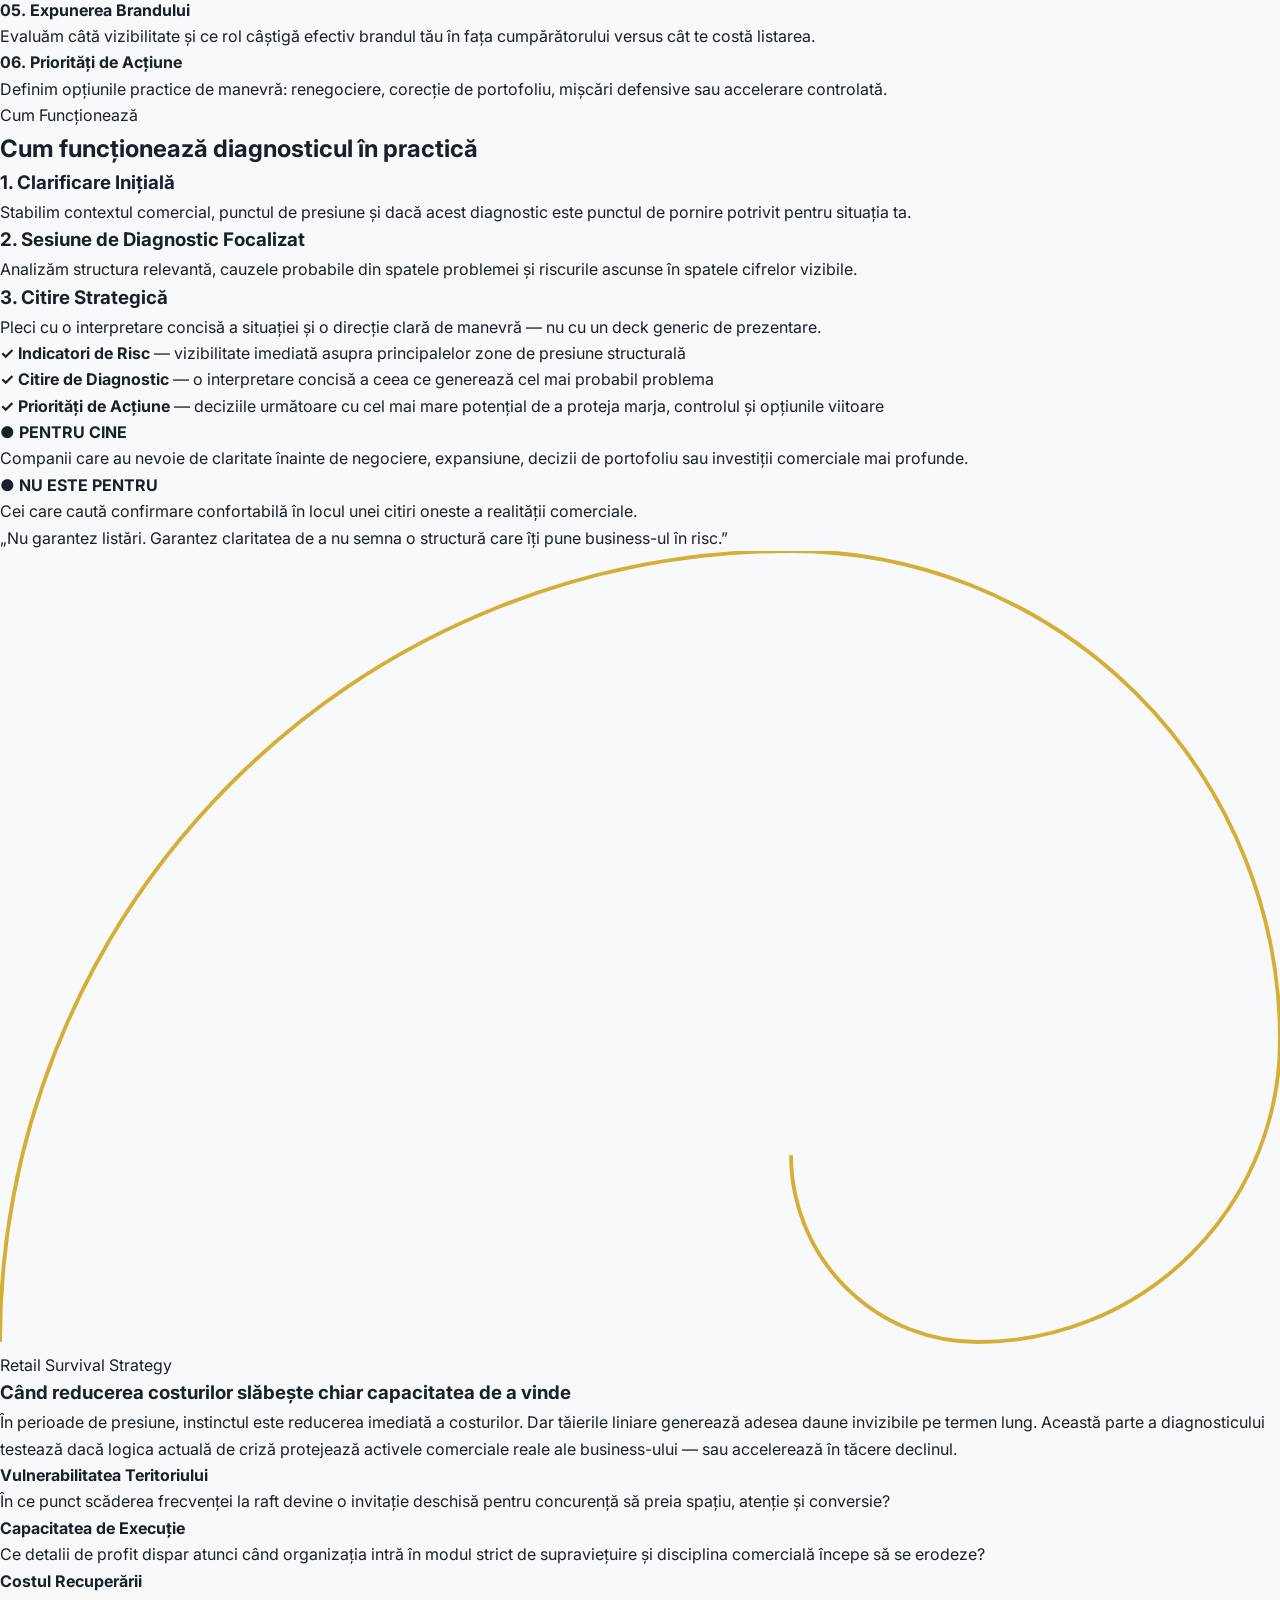
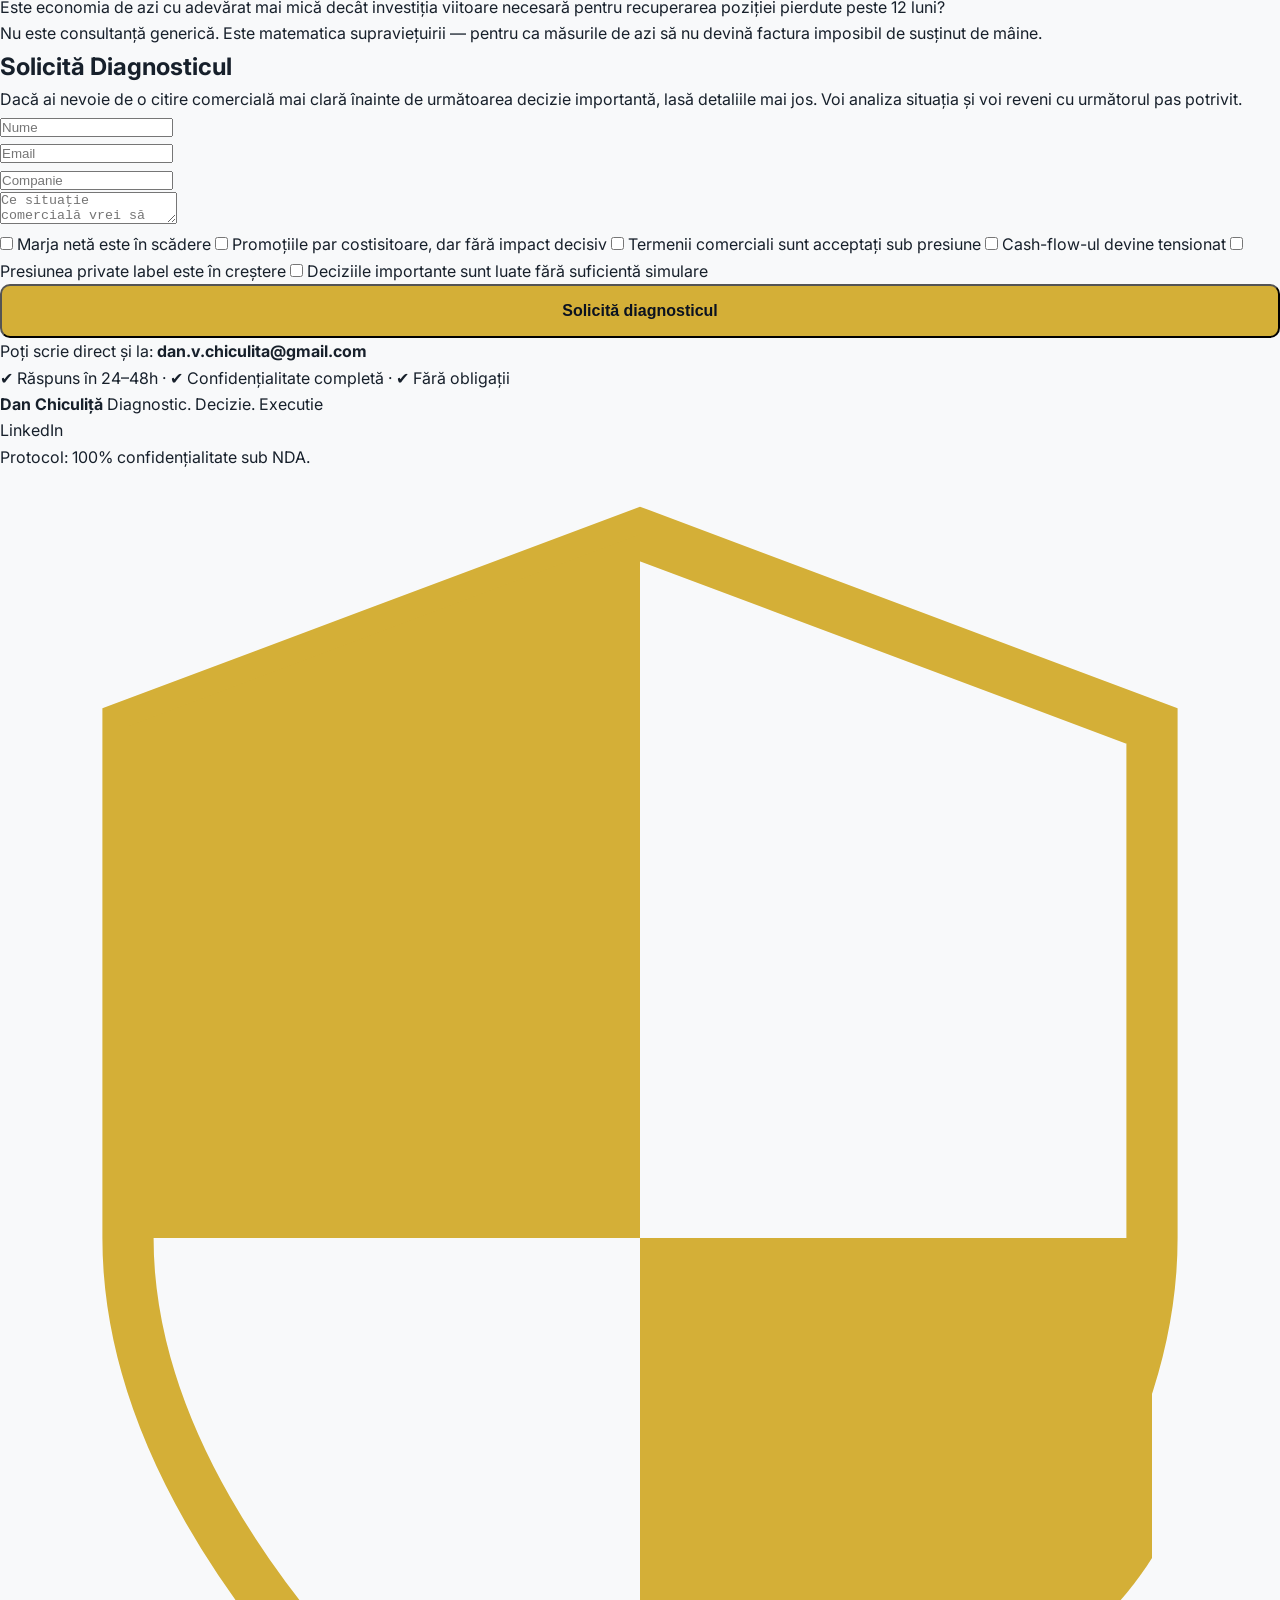
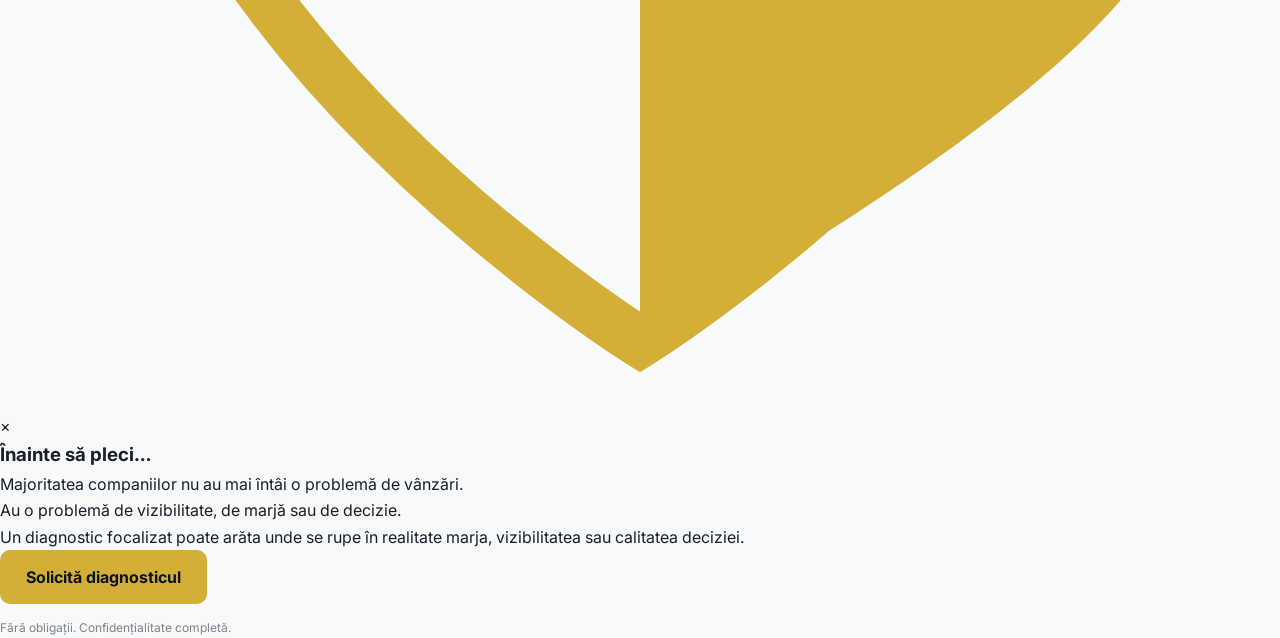
==== commit cc0ee886: "Update index-ro.html" ====
--- a/index-ro.html
+++ b/index-ro.html
@@ -1,21 +1,21 @@
 <!DOCTYPE html>
-<html lang="ro">
+<html lang="en">
 <head>
   <meta charset="UTF-8" />
   <meta name="viewport" content="width=device-width, initial-scale=1.0" />
-  <title>Diagnostic Comercial Express | Dan Chiculiță</title>
+  <title>Commercial Express Diagnostic | Dan Chiculiță</title>
+
   <link href="https://fonts.googleapis.com/css2?family=Playfair+Display:ital,wght@0,700;0,900;1,700&family=Inter:wght@300;400;600;700;800&display=swap" rel="stylesheet">
+
   <style>
+
     :root {
       --bg-dark: #050a14;
       --navy-deep: #0a192f;
-      --navy-soft: #10233f;
       --accent-gold: #d4af37;
       --pearl-white: #f8f9fa;
       --text-gray: #5b6470;
       --text-dark: #17202b;
-      --line-soft: rgba(212,175,55,0.22);
-      --shadow: 0 22px 46px rgba(0,0,0,0.14);
     }
 
     * {
@@ -37,1013 +37,291 @@
     }
 
     a {
+      text-decoration: none;
       color: inherit;
-      text-decoration: none;
-    }
-
-    .container {
-      width: min(1180px, calc(100% - 40px));
+    }
+
+    /* =========================
+       HEADER
+    ========================= */
+
+  header {
+  position: absolute;
+  top: 0;
+  left: 0;
+  width: 100%;
+  z-index: 30;
+}
+
+#hero-section {
+  background:
+    linear-gradient(rgba(5,10,20,0.86), rgba(5,10,20,0.86)),
+    url('supermarket.jpg') center center / cover no-repeat;
+  color: white;
+  text-align: center;
+  padding: 110px 20px 90px;
+}
+
+    .back-link {
+      display: inline-flex;
+      align-items: center;
+      gap: 6px;
+      font-size: 0.92rem;
+      color: rgba(255,255,255,0.82);
+      padding: 10px 14px;
+      border-radius: 10px;
+      background: rgba(255,255,255,0.06);
+      border: 1px solid rgba(255,255,255,0.08);
+      backdrop-filter: blur(6px);
+      transition: all 0.2s ease;
+    }
+
+    .back-link:hover {
+      background: rgba(255,255,255,0.1);
+      border-color: rgba(212,175,55,0.35);
+    }
+
+    .lang-switch {
+      display: flex;
+      align-items: center;
+      gap: 10px;
+    }
+
+    .lang-switch span {
+      color: rgba(255,255,255,0.35);
+    }
+
+    .lang-switch a {
+      display: inline-flex;
+      align-items: center;
+      justify-content: center;
+      min-width: 44px;
+      height: 40px;
+      padding: 0 14px;
+      border-radius: 999px;
+      border: 1px solid rgba(255,255,255,0.16);
+      background: rgba(15,23,42,0.34);
+      color: #ffffff;
+      font-size: 0.88rem;
+      font-weight: 700;
+      transition: all 0.25s ease;
+    }
+
+    .lang-switch a.active {
+      background: rgba(255,255,255,0.14);
+      pointer-events: none;
+    }
+
+    /* =========================
+       HERO
+    ========================= */
+
+    #hero-section {
+      background:
+        linear-gradient(rgba(5,10,20,0.86), rgba(5,10,20,0.86)),
+        url('supermarket.jpg') center center / cover no-repeat;
+      color: white;
+      text-align: center;
+      padding: 40px 20px 90px;
+    }
+
+    .hero-inner {
+      max-width: 900px;
       margin: 0 auto;
-    }
-
-    .section-title {
-      font-family: 'Playfair Display', serif;
-      font-size: clamp(2rem, 4vw, 3rem);
-      line-height: 1.08;
-      letter-spacing: -0.02em;
-      margin-bottom: 18px;
-    }
-
-    .section-lead {
-      font-size: 1.04rem;
-      color: var(--text-gray);
-      max-width: 860px;
-      margin: 0 auto;
-    }
-
-    .eyebrow {
-      display: inline-block;
-      font-size: 0.78rem;
-      font-weight: 800;
+      padding: 0 24px;
+    }
+
+    .hero-label {
+      display: inline-flex;
+      padding: 10px 18px;
+      border-radius: 999px;
+      border: 1px solid rgba(255,255,255,0.14);
+      background: rgba(255,255,255,0.04);
+      font-size: 0.9rem;
       letter-spacing: 0.12em;
       text-transform: uppercase;
+      margin-bottom: 18px;
+    }
+
+    .hero-kicker {
+      font-size: 1.05rem;
+      margin-bottom: 16px;
+      color: rgba(255,255,255,0.9);
+    }
+
+    .hero-quote {
+      font-family: 'Playfair Display', serif;
+      font-size: clamp(2.8rem, 5vw, 4.4rem);
+      font-style: italic;
       color: var(--accent-gold);
-      margin-bottom: 16px;
-    }
-   .hero-label {
-  display: inline-block;
-  padding: 7px 14px;
-  border-radius: 999px;
-  border: 1px solid rgba(255,255,255,0.14);
-  background: rgba(255,255,255,0.03);
-  color: rgba(255,255,255,0.82);
-  font-size: 0.72rem;
-  font-weight: 800;
-  letter-spacing: 0.08em;
-  text-transform: uppercase;
-  margin-bottom: 20px;
-}
+      margin-bottom: 20px;
+    }
+
+    .hero-subheadline {
+      font-size: 1.4rem;
+      color: var(--accent-gold);
+      margin-bottom: 18px;
+    }
+
+    .hero-subtitle {
+      font-size: 1.1rem;
+      margin-bottom: 28px;
+      color: rgba(255,255,255,0.9);
+    }
+
+    .hero-actions {
+      display: flex;
+      justify-content: center;
+      gap: 14px;
+      flex-wrap: wrap;
+      margin-bottom: 20px;
+    }
 
     .btn-primary,
     .btn-secondary {
       display: inline-flex;
       align-items: center;
       justify-content: center;
-      min-height: 52px;
-      padding: 15px 28px;
-      border-radius: 4px;
-      font-weight: 800;
-      letter-spacing: 0.02em;
-      transition: transform 0.25s ease, box-shadow 0.25s ease, background 0.25s ease, border-color 0.25s ease;
-      cursor: pointer;
-      border: none;
+      min-height: 54px;
+      padding: 0 26px;
+      border-radius: 10px;
+      font-weight: 700;
+      font-size: 1rem;
+      transition: all 0.2s ease;
     }
 
     .btn-primary {
       background: var(--accent-gold);
-      color: #111;
-      box-shadow: 0 12px 30px rgba(212,175,55,0.22);
+      color: #0b1220;
     }
 
     .btn-primary:hover {
+      background: #e1bc45;
       transform: translateY(-2px);
-      box-shadow: 0 18px 34px rgba(212,175,55,0.28);
-      background: #ddb94a;
     }
 
     .btn-secondary {
-      background: transparent;
+      border: 1px solid rgba(255,255,255,0.2);
       color: white;
-      border: 1px solid rgba(255,255,255,0.28);
     }
 
     .btn-secondary:hover {
-      transform: translateY(-2px);
-      border-color: rgba(255,255,255,0.52);
-      background: rgba(255,255,255,0.05);
-    }
-
-    header {
-      position: absolute;
-      width: 100%;
-      top: 0;
-      left: 0;
-      z-index: 100;
-      padding: 28px 0;
-    }
-
- .header-inner {
-  width: min(1180px, calc(100% - 40px));
-  margin: 0 auto;
-  display: flex;
-  justify-content: space-between;
-  align-items: center;
-  gap: 20px;
-}
-
-.brand-wrap {
-  display: flex;
-  align-items: center;
-  gap: 12px;
-  flex-wrap: wrap;
-}
-
-.brand-name {
-  color: white;
-  font-family: 'Playfair Display', serif;
-  font-size: 1.55rem;
-  font-weight: 700;
-  line-height: 1.05;
-}
-
-.logo-dde {
-  color: var(--accent-gold);
-  font-size: 0.76rem;
-  font-weight: 900;
-  text-transform: uppercase;
-  letter-spacing: 0.08em;
-  white-space: nowrap;
-}
-
-.linkedin-btn {
-  color: white;
-  font-weight: 700;
-  border: 1px solid rgba(255,255,255,0.3);
-  padding: 10px 18px;
-  border-radius: 4px;
-  transition: all 0.25s ease;
-  white-space: nowrap;
-}
-    .linkedin-btn:hover {
       background: rgba(255,255,255,0.06);
-      border-color: rgba(255,255,255,0.5);
-    }
-
-    #hero-section {
-      min-height: 100vh;
-      background:
-        linear-gradient(rgba(5,10,20,0.86), rgba(5,10,20,0.86)),
-        url('supermarket.jpg') center center / cover no-repeat;
-      display: flex;
-      align-items: center;
-      justify-content: center;
-      text-align: center;
-      color: white;
-      padding: 120px 20px 90px;
-    }
-
-    .hero-inner {
-      max-width: 980px;
-      margin: 0 auto;
-    }
-
-    .hero-kicker {
-      font-size: 1.08rem;
-      font-weight: 800;
-      color: #f3f3f3;
-      margin-bottom: 22px;
-    }
-
-    .hero-quote {
-      font-family: 'Playfair Display', serif;
-      font-size: clamp(2.4rem, 5vw, 4.3rem);
-      line-height: 1.02;
-      font-style: italic;
-      color: var(--accent-gold);
-      margin-bottom: 22px;
-    }
-
-    .hero-subtitle {
-      max-width: 920px;
-      margin: 0 auto;
-      font-size: clamp(1.05rem, 2vw, 1.22rem);
-      font-weight: 700;
-      line-height: 1.6;
-      color: #f1f5f9;
-    }
-
-    .hero-actions {
-      margin-top: 36px;
-      display: flex;
-      justify-content: center;
-      gap: 14px;
-      flex-wrap: wrap;
     }
 
     .hero-note {
-      margin-top: 20px;
-      font-size: 0.92rem;
-      color: rgba(255,255,255,0.72);
-      font-weight: 500;
-    }
-
-    .promise-strip {
-      padding: 58px 20px;
-      background: #ffffff;
-      text-align: center;
-      border-bottom: 1px solid rgba(10,25,47,0.06);
-    }
-
-    .promise-strip strong {
-      display: block;
-      font-size: 1.16rem;
-      line-height: 1.6;
-      color: var(--navy-deep);
-      max-width: 900px;
-      margin: 0 auto 12px;
-    }
-
-    .promise-strip p {
       font-size: 1rem;
-      color: var(--text-gray);
-      max-width: 860px;
-      margin: 0 auto;
-    }
-
-    .triptych {
-      text-align: center;
-    }
-
-    .triptych-top,
-    .triptych-bottom {
-      background: white;
-      padding: 78px 20px;
-    }
-
-    .triptych-top h2 {
-      font-size: clamp(1.8rem, 4vw, 2.7rem);
-      line-height: 1.15;
-      color: var(--navy-deep);
-      max-width: 980px;
-      margin: 0 auto;
-    }
-
-    .triptych-top span {
-      font-weight: 400;
-      color: #6c7581;
-    }
-
-    .triptych-middle {
-      background: var(--navy-deep);
-      color: white;
-      padding: 82px 20px;
-    }
-
-    .risk-grid {
-      display: grid;
-      grid-template-columns: repeat(4, minmax(0, 1fr));
-      gap: 24px;
-      max-width: 1100px;
-      margin: 0 auto;
-    }
-
-    .risk-card {
-      border: 1px solid var(--line-soft);
-      padding: 26px;
-      text-align: left;
-      background: rgba(255,255,255,0.02);
-      transition: 0.3s ease;
-    }
-
-    .risk-card:hover {
-      border-color: var(--accent-gold);
-      transform: translateY(-5px);
-      box-shadow: 0 12px 26px rgba(212,175,55,0.14);
-    }
-
-    .risk-card h4 {
-      color: var(--accent-gold);
-      margin-bottom: 10px;
-      font-size: 1rem;
-      line-height: 1.3;
-    }
-
-    .risk-card p {
-      color: rgba(255,255,255,0.86);
-      font-size: 0.96rem;
-    }
-
-    .triptych-bottom p {
-      font-size: 1.16rem;
-      font-weight: 800;
-      margin-bottom: 28px;
-      color: var(--navy-deep);
-      max-width: 960px;
-      margin-left: auto;
-      margin-right: auto;
-    }
-
-    #critical-points {
-      padding: 110px 20px;
-      background: var(--pearl-white);
-      text-align: center;
-    }
-
-    .points-grid {
-      display: grid;
-      grid-template-columns: repeat(3, minmax(0, 1fr));
-      gap: 24px;
-      max-width: 1100px;
-      margin: 48px auto 0;
-    }
-
-    .point-box {
-      background: white;
-      padding: 30px;
-      border-bottom: 3px solid var(--accent-gold);
-      text-align: left;
-      box-shadow: 0 12px 28px rgba(16, 24, 40, 0.05);
-    }
-
-    .point-box h4 {
-      color: var(--navy-deep);
-      font-weight: 800;
-      font-size: 0.82rem;
-      text-transform: uppercase;
-      letter-spacing: 0.06em;
-      margin-bottom: 10px;
-    }
-
-    .point-box p {
-      color: var(--text-gray);
-      font-size: 0.98rem;
-    }
-
-    #roadmap {
-      padding: 110px 20px;
-      background: var(--navy-deep);
-      color: white;
-    }
-
-    .roadmap-head {
-      text-align: center;
-      margin-bottom: 60px;
-    }
-
-    .roadmap-head .section-title {
-      color: var(--accent-gold);
-    }
-
-    .roadmap-wrap {
-      max-width: 980px;
-      margin: 0 auto;
-      display: grid;
-      grid-template-columns: 1fr 1fr;
-      gap: 60px;
-    }
-
-    .timeline {
-      border-right: 1px solid rgba(212,175,55,0.3);
-      padding-right: 40px;
-      text-align: right;
-    }
-
-    .timeline-step {
-      margin-bottom: 40px;
-    }
-
-    .timeline-step h3 {
-      color: var(--accent-gold);
-      font-size: 1.18rem;
-      margin-bottom: 8px;
-    }
-
-    .timeline-step p {
-      color: rgba(255,255,255,0.84);
-      font-size: 0.97rem;
-    }
-
-    .deliverables {
-      display: flex;
-      flex-direction: column;
-      justify-content: center;
-      gap: 24px;
-    }
-
-    .deliverable-item {
-      padding: 18px 0;
-      border-bottom: 1px solid rgba(255,255,255,0.08);
-      color: rgba(255,255,255,0.9);
-    }
-
-    .qualification-grid {
-      max-width: 920px;
-      margin: 42px auto 0;
-      display: grid;
-      grid-template-columns: 1fr 1fr;
-      gap: 26px;
-    }
-
-    .qualification-box {
-      padding: 22px;
-      font-size: 0.95rem;
-    }
-
-    .qualification-box.good {
-      border: 1px solid #2ecc71;
-    }
-
-    .qualification-box.bad {
-      border: 1px solid #e74c3c;
-    }
-
-    .roadmap-quote {
-      text-align: center;
-      margin-top: 54px;
-      font-style: italic;
-      font-weight: 700;
-      font-size: 1.18rem;
-      color: white;
-      max-width: 920px;
-      margin-left: auto;
-      margin-right: auto;
-    }
-
-    #survival-strategy {
-      padding: 120px 20px;
-      background: var(--bg-dark);
-      color: white;
-      position: relative;
-      text-align: center;
-    }
-
-    .spiral-bg {
-      position: absolute;
-      top: 50%;
-      left: 50%;
-      transform: translate(-50%, -50%);
-      width: 850px;
-      max-width: 90%;
-      opacity: 0.15;
-      pointer-events: none;
-    }
-
-    .survival-inner {
-      position: relative;
-      z-index: 10;
-      max-width: 860px;
-      margin: 0 auto;
-    }
-
-    .survival-title {
-      color: var(--accent-gold);
-      margin-bottom: 26px;
-      letter-spacing: 0.13em;
-      text-transform: uppercase;
-      font-size: 0.95rem;
-      font-weight: 800;
-    }
-
-    .survival-intro {
-      margin-bottom: 48px;
-      text-align: left;
-      border-left: 2px solid var(--accent-gold);
-      padding-left: 24px;
-    }
-
-    .survival-intro h3 {
-      margin-bottom: 14px;
-      font-size: 1.42rem;
-    }
-
-    .survival-intro p {
-      font-size: 0.98rem;
-      opacity: 0.92;
-      line-height: 1.75;
-    }
-
-    .survival-boxes {
-      display: flex;
-      flex-direction: column;
-      gap: 20px;
-      align-items: center;
-    }
-
-    .survival-box {
-      border: 1px solid var(--accent-gold);
-      padding: 24px;
-      background: rgba(10,25,47,0.9);
-      width: 100%;
-      max-width: 560px;
-      text-align: left;
-    }
-
-    .survival-box strong {
-      display: block;
-      margin-bottom: 10px;
-      color: white;
-    }
-
-    .survival-box p {
-      color: rgba(255,255,255,0.88);
-      font-size: 0.96rem;
-    }
-
-    .survival-close {
-      margin-top: 48px;
-      font-size: 1.08rem;
-      font-weight: 600;
-      font-style: italic;
-      color: var(--accent-gold);
-      max-width: 780px;
-      margin-left: auto;
-      margin-right: auto;
-    }
-
-    #contact {
-      padding: 110px 20px;
-      text-align: center;
-      background: var(--pearl-white);
-    }
-
-    .form-container {
-      max-width: 720px;
-      margin: 0 auto;
-      background: white;
-      padding: 44px;
-      border-radius: 6px;
-      box-shadow: var(--shadow);
-      text-align: left;
-    }
-
-    .form-header {
-      text-align: center;
-      margin-bottom: 28px;
-    }
-
-    .form-header h2 {
-      font-family: 'Playfair Display', serif;
-      margin-bottom: 10px;
-      font-size: 2rem;
-      color: var(--navy-deep);
-    }
-
-    .form-header p {
-      font-size: 0.97rem;
-      line-height: 1.65;
-      color: #48515c;
-      font-weight: 600;
-      max-width: 580px;
-      margin: 0 auto;
-    }
-
-    .form-grid {
-      display: grid;
-      grid-template-columns: 1fr 1fr;
-      gap: 14px;
-      margin-bottom: 16px;
-    }
-
-    .full-width {
-      grid-column: 1 / -1;
-    }
-
-    input, textarea, select {
-      width: 100%;
-      padding: 14px 14px;
-      border: 1px solid #d7dde4;
-      border-radius: 4px;
-      font: inherit;
-      color: var(--text-dark);
-      background: #fff;
-    }
-
-    textarea {
-      min-height: 120px;
-      resize: vertical;
-    }
-
-    input:focus, textarea:focus, select:focus {
-      outline: none;
-      border-color: var(--accent-gold);
-      box-shadow: 0 0 0 4px rgba(212,175,55,0.12);
-    }
-
-    .checklist {
-      display: grid;
-      grid-template-columns: 1fr 1fr;
-      gap: 10px 16px;
-      font-size: 0.88rem;
-      margin: 18px 0 22px;
-      color: #343d47;
-    }
-
-    .checklist label {
-      display: flex;
-      align-items: flex-start;
-      gap: 8px;
-      line-height: 1.45;
-    }
-
-    .checklist input[type="checkbox"] {
-      width: auto;
-      margin-top: 2px;
-    }
-
-    .form-footer {
-      margin-top: 18px;
-      font-size: 0.77rem;
-      color: #7b848f;
-      text-align: center;
-      font-weight: 600;
-    }
-
-    .micro-note {
-      margin-top: 12px;
-      text-align: center;
-      font-size: 0.84rem;
-      color: #5f6874;
-    }
-
-    footer {
-  background: #020814;
-  padding: 36px 24px;
-}
-
-/* container principal */
-.footer-inner {
-  max-width: 1200px;
-  margin: 0 auto;
-  display: flex;
-  justify-content: space-between;
-  align-items: center;
-  gap: 24px;
-  flex-wrap: wrap;
-}
-
-/* coloane */
-.footer-left,
-.footer-social,
-.footer-right {
-  display: flex;
-  flex-direction: column;
-  gap: 8px;
-}
-
-/* stanga */
-.footer-left strong {
-  font-size: 1.1rem;
-  color: #ffffff;
-}
-
-.footer-left span {
-  font-size: 0.92rem;
-  color: rgba(255,255,255,0.72);
-  letter-spacing: 0.06em;
-}
-
-/* linkedin buton */
-.footer-social {
-  align-items: center;
-}
-
-.footer-social a {
-  display: inline-flex;
-  align-items: center;
-  justify-content: center;
-  padding: 10px 18px;
-  border: 1px solid rgba(255,255,255,0.18);
-  border-radius: 999px;
-  color: #ffffff;
-  text-decoration: none;
-  font-weight: 600;
-  font-size: 0.9rem;
-  transition: all 0.25s ease;
-  background: rgba(255,255,255,0.04);
-}
-
-.footer-social a:hover {
-  border-color: rgba(212,175,55,0.65);
-  color: #d4af37;
-  background: rgba(212,175,55,0.08);
-}
-
-/* dreapta */
-.footer-right {
-  align-items: flex-end;
-}
-
-.footer-right p {
-  margin: 0;
-  color: rgba(255,255,255,0.76);
-  font-size: 0.92rem;
-}
-
-/* shield */
-.shield-svg {
-  width: 36px;
-  height: auto;
-  margin-top: 6px;
-}
-
-/* MOBILE */
+      color: rgba(255,255,255,0.75);
+    }
+
+    .hero-proof {
+      font-size: 0.9rem;
+      color: rgba(255,255,255,0.55);
+    }
+
+    /* =========================
+       MOBILE
+    ========================= */
+
+    @media (max-width: 768px) {
+
+      .header-inner {
+        padding: 14px 18px;
+      }
+
+      .hero-quote {
+        font-size: 2.6rem;
+      }
+
+      .hero-subheadline {
+        font-size: 1.2rem;
+      }
+
+      .hero-subtitle {
+        font-size: 1rem;
+      }
+
+      .hero-actions {
+        flex-direction: column;
+      }
+
+      .btn-primary,
+      .btn-secondary {
+        width: 100%;
+        max-width: 320px;
+      }
 @media (max-width: 768px) {
-  .footer-inner {
-    flex-direction: column;
-    align-items: flex-start;
-    gap: 18px;
-  }
-
-  .footer-social {
-    align-items: flex-start;
-  }
-
-  .footer-right {
-    align-items: flex-start;
+  #hero-section {
+    padding: 96px 18px 64px;
   }
 }
-
-    .shield-svg {
-      width: 45px;
-      fill: var(--accent-gold);
-    }
-
-    #exitPopup {
-      display: none;
-      position: fixed;
-      inset: 0;
-      background: rgba(0,0,0,0.76);
-      z-index: 9999;
-      justify-content: center;
-      align-items: center;
-      padding: 20px;
-    }
-
-    .popup-box {
-      background: white;
-      width: min(560px, 100%);
-      border-radius: 6px;
-      padding: 38px 34px 30px;
-      text-align: center;
-      position: relative;
-      box-shadow: 0 28px 70px rgba(0,0,0,0.28);
-    }
-
-    .popup-close {
-      position: absolute;
-      top: 12px;
-      right: 16px;
-      font-size: 24px;
-      font-weight: 700;
-      color: #333;
-      cursor: pointer;
-      line-height: 1;
-    }
-
-    .popup-box h3 {
-      font-family: 'Playfair Display', serif;
-      font-size: 1.9rem;
-      line-height: 1.15;
-      color: var(--navy-deep);
-      margin-bottom: 14px;
-    }
-
-    .popup-box p {
-      color: #4f5863;
-      margin-bottom: 12px;
-    }
-
-    .popup-strong {
-      font-weight: 700;
-      color: var(--text-dark);
-      margin-bottom: 22px;
-    }
-
-   @media (max-width: 980px) {
-  .risk-grid,
-  .points-grid {
-    grid-template-columns: 1fr;
-  }
-
-  .roadmap-wrap,
-  .qualification-grid {
-    grid-template-columns: 1fr;
-  }
-
-  .timeline {
-    border-right: none;
-    border-bottom: 1px solid rgba(212,175,55,0.3);
-    padding-right: 0;
-    padding-bottom: 30px;
-    text-align: left;
-  }
-
-  .header-inner {
-    width: min(1180px, calc(100% - 28px));
-  }
-}
-
-@media (max-width: 760px) {
-  .header-inner {
-    flex-direction: column;
-    text-align: center;
-    gap: 14px;
-  }
-
-  .brand-wrap {
-    flex-direction: column;
-    align-items: center;
-    text-align: center;
-    gap: 10px;
-  }
-
-  .brand-name {
-    font-size: 2.05rem;
-  }
-
-  .logo-dde {
-    font-size: 0.72rem;
-    letter-spacing: 0.09em;
-  }
-
-  .hero-label {
-    padding: 6px 12px;
-    font-size: 0.68rem;
-    letter-spacing: 0.08em;
-    margin-bottom: 16px;
-  }
-
-  .hero-kicker {
-    font-size: 0.98rem;
-    margin-bottom: 18px;
-  }
-
-  .hero-quote {
-    font-size: clamp(2.1rem, 8vw, 3.4rem);
-    line-height: 1.02;
-    margin-bottom: 18px;
-  }
-
-  .hero-subtitle {
-    font-size: 1rem;
-    line-height: 1.6;
-  }
-
-  .hero-actions {
-    flex-direction: column;
-    gap: 12px;
-  }
-
-  .btn-primary,
-  .btn-secondary {
-    width: 100%;
-  }
-
-  .form-grid,
-  .checklist {
-    grid-template-columns: 1fr;
-  }
-
-  .form-container {
-    padding: 30px 22px;
-  }
-
-  .footer-inner,
-  .footer-right {
-    flex-direction: column;
-    text-align: center;
-  }
-
-  .triptych-top,
-  .triptych-middle,
-  .triptych-bottom,
-  #critical-points,
-  #roadmap,
-  #survival-strategy,
-  #contact {
-    padding-top: 72px;
-    padding-bottom: 72px;
-  }
-
-  .promise-strip {
-    padding-top: 42px;
-    padding-bottom: 42px;
-  }
- 
-}
-
-@media (max-width: 640px) {
-  header {
-    padding: 20px 0;
-  }
-
-  .header-inner {
-    gap: 12px;
-  }
-
-  .brand-name {
-    font-size: 1.75rem;
-  }
-
-  .logo-dde {
-    font-size: 0.68rem;
-    letter-spacing: 0.08em;
-  }
-
-  .lang-switch {
-    gap: 8px;
-  }
-
-  .lang-switch a {
-    min-width: 40px;
-    height: 36px;
-    padding: 0 12px;
-    font-size: 0.8rem;
-  }
-
-  .linkedin-btn {
-    padding: 9px 14px;
-    font-size: 0.88rem;
-  }
-
-  #hero-section {
-    padding: 150px 20px 72px;
-  }
-
-  .hero-label {
-    font-size: 0.66rem;
-    padding: 6px 10px;
-    margin-bottom: 14px;
-  }
-
-  .hero-kicker {
-    font-size: 0.92rem;
-    margin-bottom: 16px;
-  }
-
-  .hero-quote {
-    font-size: clamp(2rem, 10vw, 3.1rem);
-    line-height: 0.98;
-  }
-
-  .hero-subtitle {
-    font-size: 0.96rem;
-    line-height: 1.65;
-  }
-
-  .hero-note {
-    font-size: 0.86rem;
-    line-height: 1.55;
-  }
-}
-
   </style>
 </head>
 <body>
 
-  <header>
-    <div class="header-inner">
-
-      <div class="brand-wrap">
-       
-        <div class="logo-dde">DIAGNOSTIC. DECIZIE. EXECUȚIE.</div>
-      </div>
-
-    <div class="header-actions">
-
-        <!-- LANGUAGE SWITCH -->
-        <div class="lang-switch">
-          <a href="https://danvchiculita.github.io/retail-diagnostic-comercial/index-ro.html" class="active">RO</a>
-          <span>|</span>
-          <a href="https://danvchiculita.github.io/retail-diagnostic-comercial/">EN</a>
-        </div>
-
-        </a>
-
-      </div>
-
-    </div>
-  </header>
-
-  <section id="hero-section">
-    <div class="hero-inner">
-      <div class="eyebrow hero-label">DIAGNOSTIC COMERCIAL EXPRESS</div>
-      <p class="hero-kicker">Când vânzările se mișcă, dar profitul, vizibilitatea sau controlul nu, problema este de regulă structurală.</p>
-      <h1 class="hero-quote">Claritate înainte de următoarea greșeală comercială.</h1>
-      <p class="hero-subtitle">
-        Un diagnostic comercial focalizat, conceput pentru a izola problema structurală din spatele erodării marjei, promoțiilor ineficiente, execuției slabe în retail sau unei logici fragile de listare — înainte ca aceasta să devină mai costisitoare.
-      </p>
-
-      <div class="hero-actions">
-        <a href="#contact" class="btn-primary">Solicită diagnosticul</a>
-        <a href="#critical-points" class="btn-secondary">Vezi ce verifică</a>
-      </div>
-
-      <div class="hero-note">Pentru furnizori FMCG, antreprenori și lideri comerciali care au nevoie de o citire mai clară înainte de negociere, expansiune sau corecție.</div>
-    </div>
-  </section>
-
-  <section class="promise-strip">
+<header>
+  <div class="header-inner">
+
+    <a href="https://danvchiculita.github.io/retail-check/index-ro.html" class="back-link">
+      ← Înapoi la Retail Check
+    </a>
+
+    <div class="lang-switch">
+      <a href="https://danvchiculita.github.io/retail-diagnostic-comercial/index-ro.html" class="active">RO</a>
+      <span>|</span>
+      <a href="https://danvchiculita.github.io/retail-diagnostic-comercial/">EN</a>
+    </div>
+
+  </div>
+</header>
+
+<section id="hero-section">
+  <div class="hero-inner">
+
+    <div class="eyebrow hero-label">DIAGNOSTIC COMERCIAL EXPRESS</div>
+
+    <p class="hero-kicker">
+      Când vânzările cresc, dar profitul, vizibilitatea sau controlul nu, problema este de regulă structurală.
+    </p>
+
+    <h1 class="hero-quote">
+      Claritate înainte de următoarea greșeală comercială.
+    </h1>
+
+    <p class="hero-subheadline">
+      Vezi unde pierzi profit — înainte să devină structural.
+    </p>
+
+    <p class="hero-subtitle">
+      O intervenție focalizată pe problema comercială reală — înainte să devină costisitoare.
+    </p>
+
+    <div class="hero-cta">
+      <a href="#contact" class="btn btn-primary">Solicită diagnosticul</a>
+      <a href="#critical-points" class="btn btn-secondary">Vezi ce analizăm</a>
+    </div>
+
+    <p class="hero-note">
+      Pentru furnizori FMCG, antreprenori și lideri comerciali care au nevoie de claritate înainte de negociere, expansiune sau corecție.
+    </p>
+
+    <p class="hero-proof">
+      Fără prezentări standard. Doar analiză aplicată pe situația ta.
+    </p>
+
+  </div>
+</section>
+ <section class="promise-strip">
     <div class="container">
       <strong>
-        Diagnostic Comercial Express este o intervenție focalizată pe o problemă comercială concretă — înainte ca aceasta să devină costisitoare.
+        Un diagnostic comercial focalizat, conceput pentru a izola problema structurală din spatele erodării marjei, promoțiilor ineficiente, execuției slabe în retail sau unei logici fragile de listare — înainte ca aceasta să devină mai costisitoare.
       </strong>
       <p>
         Este punctul de claritate care îți arată dacă problema necesită un audit comercial sau o intervenție punctuală.
       </p>
     </div>
   </section>
-
+  
   <section class="triptych">
     <div class="triptych-top">
       <h2>
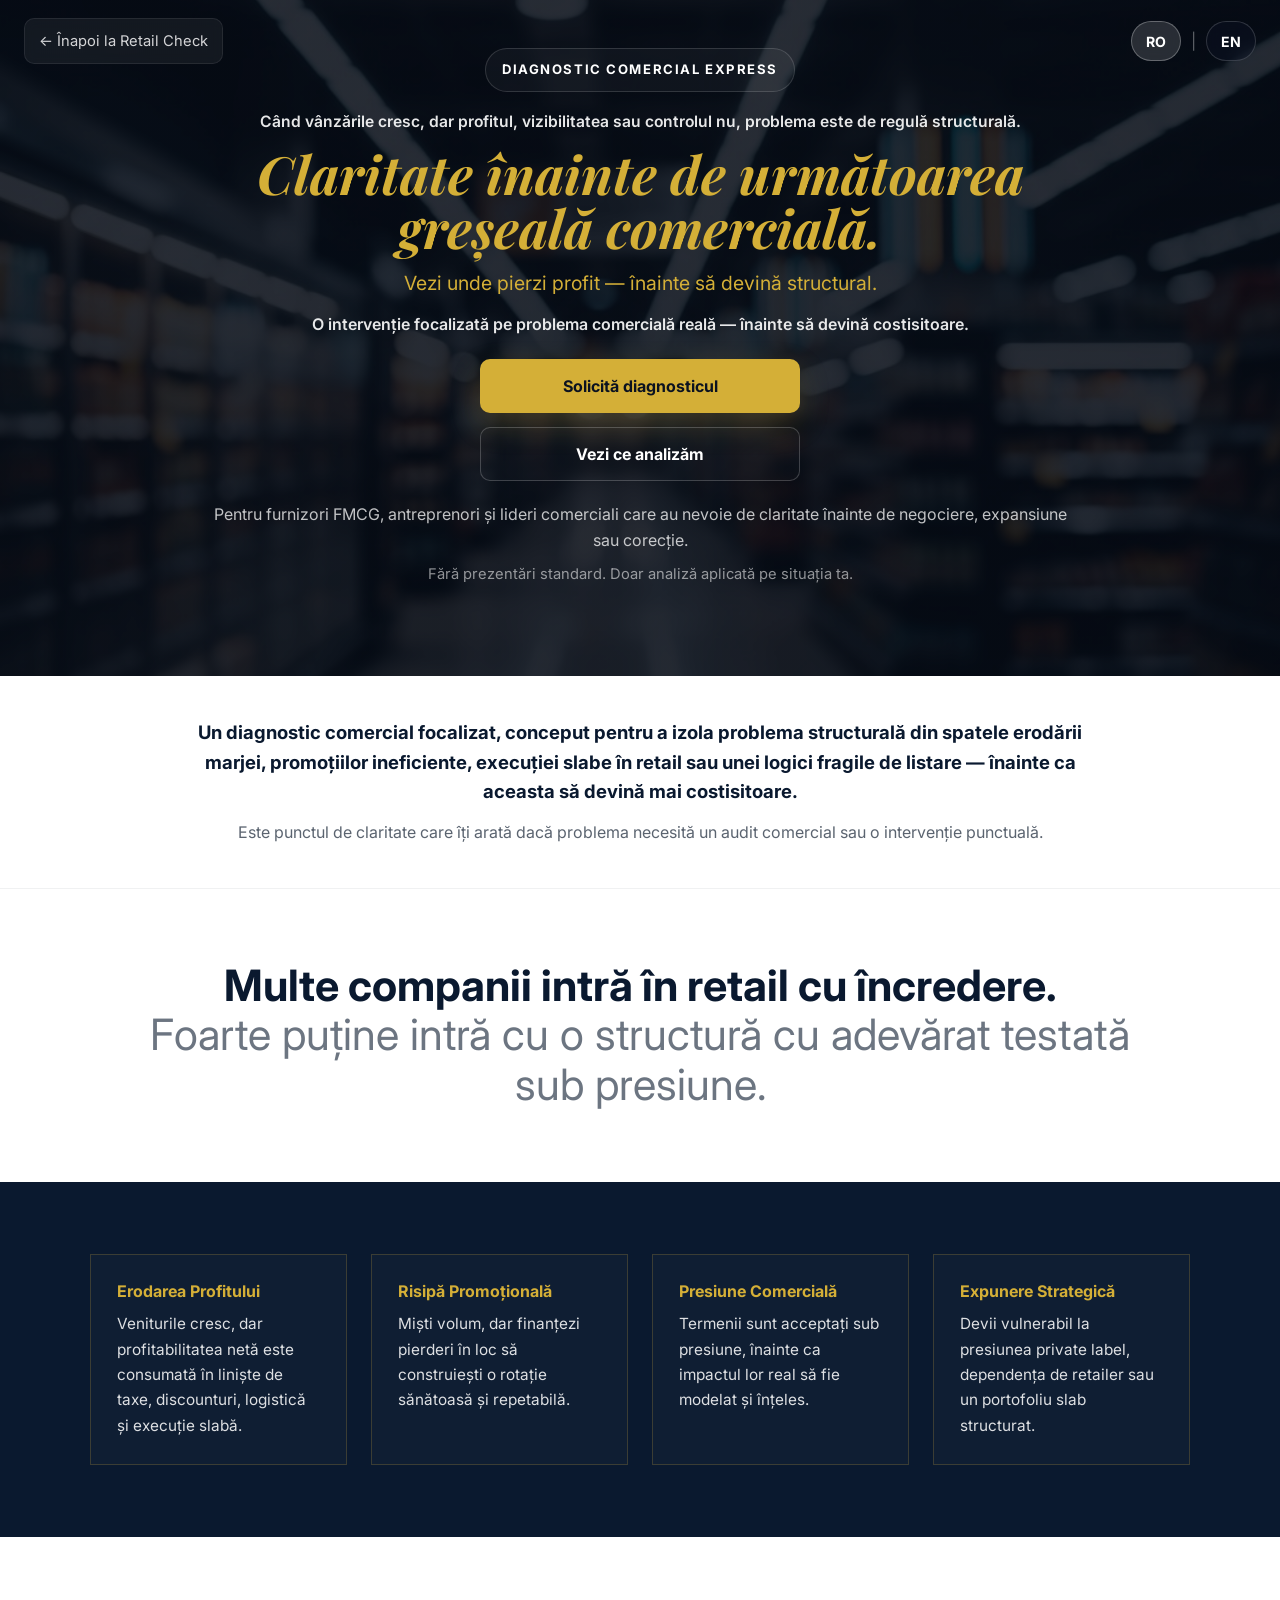
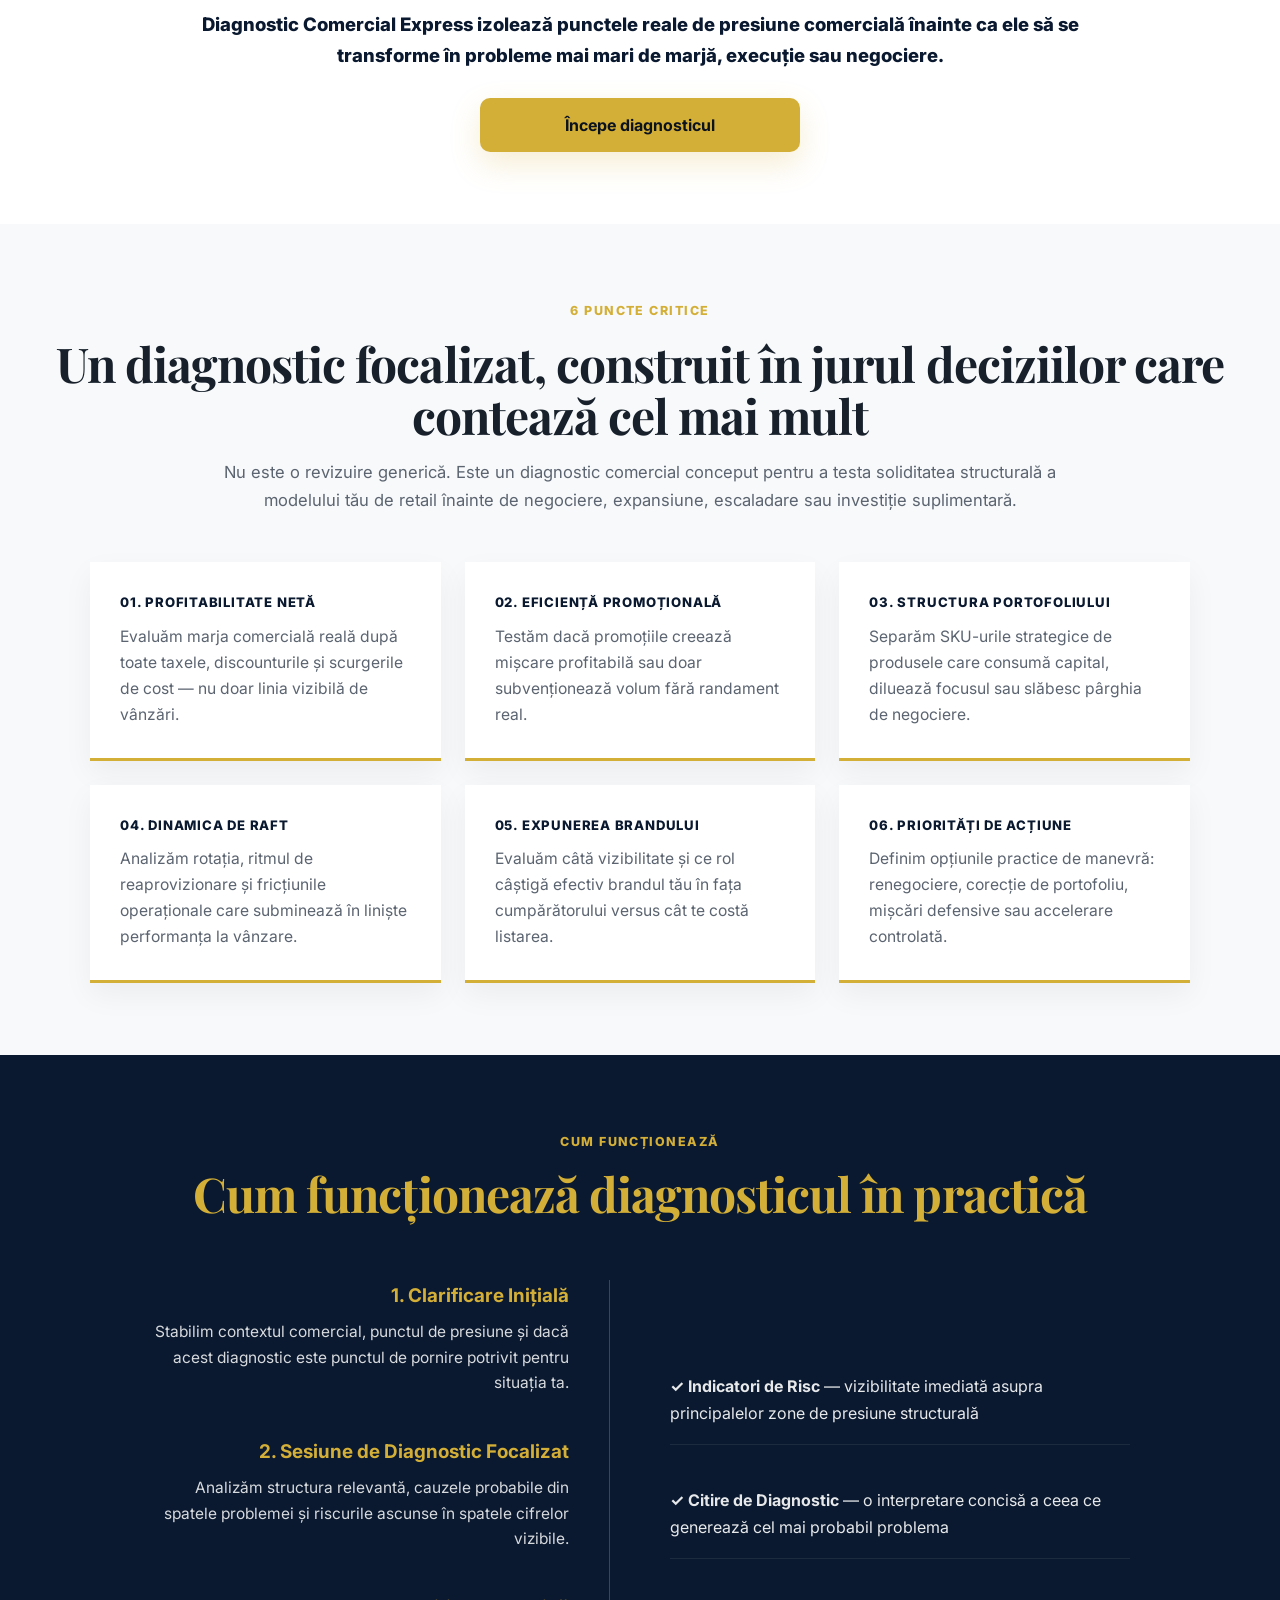
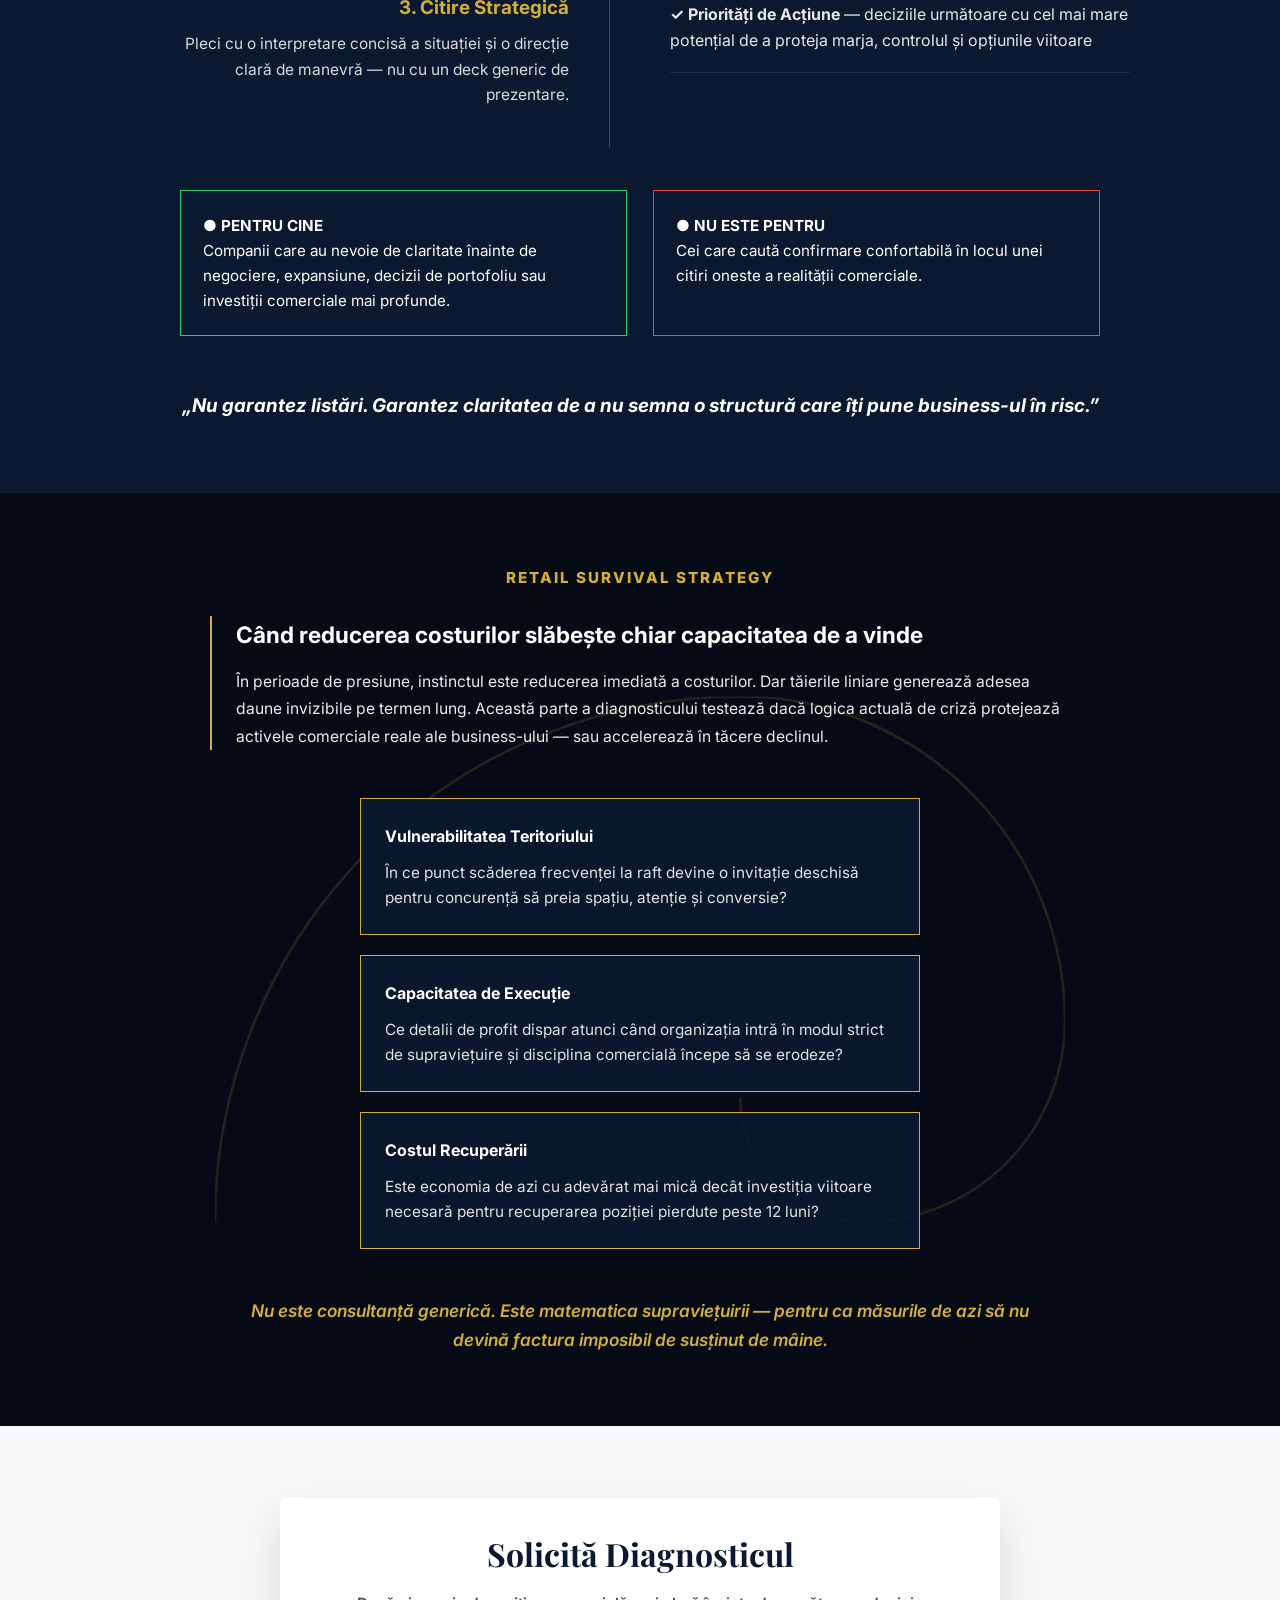
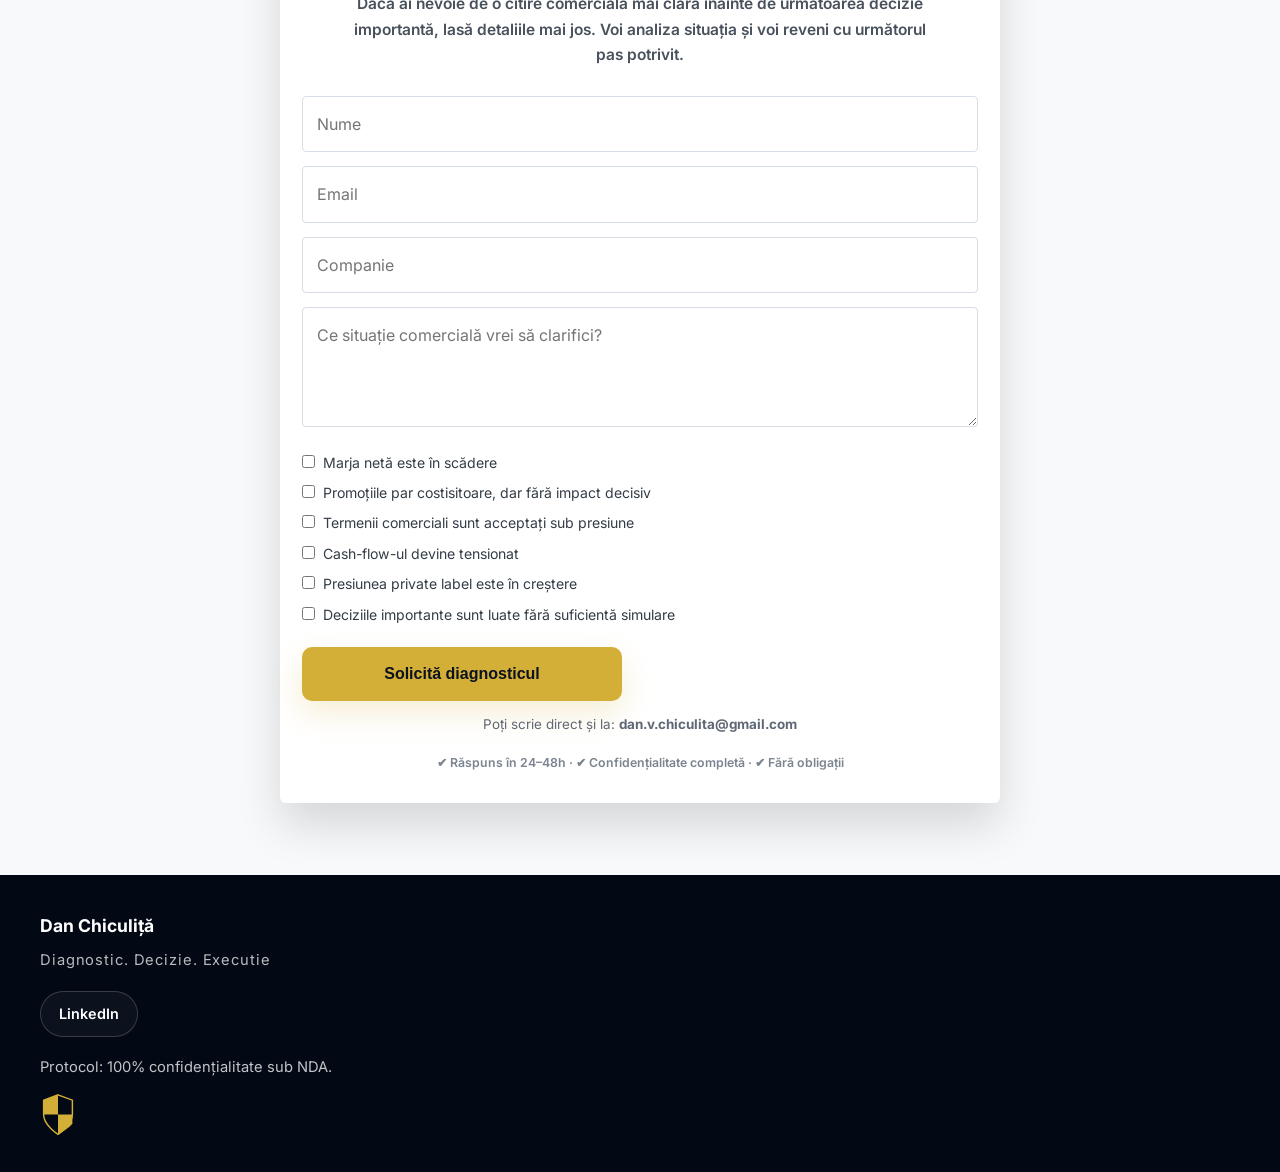
==== commit 5a7435ca: "Update index-ro.html" ====
--- a/index-ro.html
+++ b/index-ro.html
@@ -8,14 +8,16 @@
   <link href="https://fonts.googleapis.com/css2?family=Playfair+Display:ital,wght@0,700;0,900;1,700&family=Inter:wght@300;400;600;700;800&display=swap" rel="stylesheet">
 
   <style>
-
     :root {
       --bg-dark: #050a14;
       --navy-deep: #0a192f;
+      --navy-soft: #10233f;
       --accent-gold: #d4af37;
       --pearl-white: #f8f9fa;
       --text-gray: #5b6470;
       --text-dark: #17202b;
+      --line-soft: rgba(212,175,55,0.22);
+      --shadow: 0 22px 46px rgba(0,0,0,0.14);
     }
 
     * {
@@ -41,11 +43,38 @@
       color: inherit;
     }
 
-    /* =========================
-       HEADER
-    ========================= */
-
-  header {
+    .container {
+      width: min(1180px, calc(100% - 40px));
+      margin: 0 auto;
+    }
+
+    .section-title {
+      font-family: 'Playfair Display', serif;
+      font-size: clamp(2rem, 4vw, 3rem);
+      line-height: 1.08;
+      letter-spacing: -0.02em;
+      margin-bottom: 18px;
+    }
+
+    .section-lead {
+      font-size: 1.04rem;
+      color: var(--text-gray);
+      max-width: 860px;
+      margin: 0 auto;
+    }
+
+    .eyebrow {
+      display: inline-block;
+      font-size: 0.78rem;
+      font-weight: 800;
+      letter-spacing: 0.12em;
+      text-transform: uppercase;
+      color: var(--accent-gold);
+      margin-bottom: 16px;
+    }
+
+  /* HEADER */
+header {
   position: absolute;
   top: 0;
   left: 0;
@@ -53,125 +82,143 @@
   z-index: 30;
 }
 
-#hero-section {
-  background:
-    linear-gradient(rgba(5,10,20,0.86), rgba(5,10,20,0.86)),
-    url('supermarket.jpg') center center / cover no-repeat;
-  color: white;
-  text-align: center;
-  padding: 110px 20px 90px;
+.header-inner {
+  width: 100%;
+  margin: 0;
+  padding: 18px 24px 10px;
+  display: flex;
+  justify-content: space-between;
+  align-items: center;
+  gap: 20px;
 }
 
-    .back-link {
-      display: inline-flex;
-      align-items: center;
-      gap: 6px;
-      font-size: 0.92rem;
-      color: rgba(255,255,255,0.82);
-      padding: 10px 14px;
-      border-radius: 10px;
-      background: rgba(255,255,255,0.06);
-      border: 1px solid rgba(255,255,255,0.08);
-      backdrop-filter: blur(6px);
-      transition: all 0.2s ease;
-    }
-
-    .back-link:hover {
-      background: rgba(255,255,255,0.1);
-      border-color: rgba(212,175,55,0.35);
-    }
-
-    .lang-switch {
-      display: flex;
-      align-items: center;
-      gap: 10px;
-    }
-
-    .lang-switch span {
-      color: rgba(255,255,255,0.35);
-    }
-
-    .lang-switch a {
-      display: inline-flex;
-      align-items: center;
-      justify-content: center;
-      min-width: 44px;
-      height: 40px;
-      padding: 0 14px;
-      border-radius: 999px;
-      border: 1px solid rgba(255,255,255,0.16);
-      background: rgba(15,23,42,0.34);
-      color: #ffffff;
-      font-size: 0.88rem;
-      font-weight: 700;
-      transition: all 0.25s ease;
-    }
-
-    .lang-switch a.active {
-      background: rgba(255,255,255,0.14);
-      pointer-events: none;
-    }
-
-    /* =========================
-       HERO
-    ========================= */
-
+.back-link {
+  display: inline-flex;
+  align-items: center;
+  gap: 6px;
+  font-size: 0.92rem;
+  color: rgba(255,255,255,0.82);
+  padding: 10px 14px;
+  border-radius: 10px;
+  background: rgba(255,255,255,0.06);
+  border: 1px solid rgba(255,255,255,0.08);
+  backdrop-filter: blur(6px);
+  transition: all 0.2s ease;
+}
+
+.back-link:hover {
+  background: rgba(255,255,255,0.10);
+  border-color: rgba(212,175,55,0.35);
+}
+
+.lang-switch {
+  display: flex;
+  align-items: center;
+  gap: 10px;
+}
+
+.lang-switch span {
+  color: rgba(255,255,255,0.35);
+}
+
+.lang-switch a {
+  display: inline-flex;
+  align-items: center;
+  justify-content: center;
+  min-width: 44px;
+  height: 40px;
+  padding: 0 14px;
+  border-radius: 999px;
+  border: 1px solid rgba(255,255,255,0.16);
+  background: rgba(15,23,42,0.34);
+  color: #ffffff;
+  font-size: 0.88rem;
+  font-weight: 700;
+  transition: all 0.25s ease;
+  backdrop-filter: blur(8px);
+}
+
+.lang-switch a:hover {
+  background: rgba(255,255,255,0.10);
+  transform: translateY(-1px);
+}
+
+.lang-switch a.active {
+  background: rgba(255,255,255,0.14);
+  border-color: rgba(255,255,255,0.28);
+  pointer-events: none;
+}
+
+    /* HERO */
     #hero-section {
       background:
         linear-gradient(rgba(5,10,20,0.86), rgba(5,10,20,0.86)),
         url('supermarket.jpg') center center / cover no-repeat;
       color: white;
       text-align: center;
-      padding: 40px 20px 90px;
+      padding: 48px 20px 90px;
     }
 
     .hero-inner {
       max-width: 900px;
       margin: 0 auto;
       padding: 0 24px;
+      text-align: center;
     }
 
     .hero-label {
       display: inline-flex;
-      padding: 10px 18px;
+      align-items: center;
+      justify-content: center;
+      padding: 12px 20px;
       border-radius: 999px;
       border: 1px solid rgba(255,255,255,0.14);
       background: rgba(255,255,255,0.04);
-      font-size: 0.9rem;
+      font-size: 0.92rem;
       letter-spacing: 0.12em;
       text-transform: uppercase;
+      margin-bottom: 20px;
+      color: #ffffff;
+      font-weight: 700;
+    }
+
+    .hero-kicker {
+      font-size: 1.08rem;
+      line-height: 1.5;
       margin-bottom: 18px;
-    }
-
-    .hero-kicker {
-      font-size: 1.05rem;
-      margin-bottom: 16px;
       color: rgba(255,255,255,0.9);
+      font-weight: 600;
     }
 
     .hero-quote {
       font-family: 'Playfair Display', serif;
       font-size: clamp(2.8rem, 5vw, 4.4rem);
+      line-height: 1.02;
       font-style: italic;
       color: var(--accent-gold);
       margin-bottom: 20px;
     }
 
     .hero-subheadline {
-      font-size: 1.4rem;
+      font-size: 1.5rem;
+      line-height: 1.32;
       color: var(--accent-gold);
       margin-bottom: 18px;
     }
 
     .hero-subtitle {
-      font-size: 1.1rem;
-      margin-bottom: 28px;
+      max-width: 820px;
+      margin: 0 auto 28px;
+      font-size: 1.12rem;
+      line-height: 1.65;
       color: rgba(255,255,255,0.9);
-    }
-
-    .hero-actions {
+      font-weight: 600;
+    }
+
+    .hero-cta {
       display: flex;
       justify-content: center;
+      align-items: stretch;
       gap: 14px;
       flex-wrap: wrap;
       margin-bottom: 20px;
@@ -188,61 +235,679 @@
       font-weight: 700;
       font-size: 1rem;
       transition: all 0.2s ease;
+      border: none;
+      cursor: pointer;
     }
 
     .btn-primary {
       background: var(--accent-gold);
       color: #0b1220;
+      box-shadow: 0 12px 30px rgba(212,175,55,0.22);
     }
 
     .btn-primary:hover {
       background: #e1bc45;
       transform: translateY(-2px);
+      box-shadow: 0 18px 34px rgba(212,175,55,0.28);
     }
 
     .btn-secondary {
       border: 1px solid rgba(255,255,255,0.2);
       color: white;
+      background: rgba(255,255,255,0.02);
     }
 
     .btn-secondary:hover {
       background: rgba(255,255,255,0.06);
+      transform: translateY(-2px);
     }
 
     .hero-note {
       font-size: 1rem;
       color: rgba(255,255,255,0.75);
+      max-width: 920px;
+      margin: 0 auto 8px;
     }
 
     .hero-proof {
+      font-size: 0.92rem;
+      color: rgba(255,255,255,0.55);
+      max-width: 760px;
+      margin: 0 auto;
+    }
+
+    /* PROMISE */
+    .promise-strip {
+      padding: 58px 20px;
+      background: #ffffff;
+      text-align: center;
+      border-bottom: 1px solid rgba(10,25,47,0.06);
+    }
+
+    .promise-strip strong {
+      display: block;
+      font-size: 1.16rem;
+      line-height: 1.6;
+      color: var(--navy-deep);
+      max-width: 900px;
+      margin: 0 auto 12px;
+    }
+
+    .promise-strip p {
+      font-size: 1rem;
+      color: var(--text-gray);
+      max-width: 860px;
+      margin: 0 auto;
+    }
+
+    /* TRIPTYCH */
+    .triptych {
+      text-align: center;
+    }
+
+    .triptych-top,
+    .triptych-bottom {
+      background: white;
+      padding: 78px 20px;
+    }
+
+    .triptych-top h2 {
+      font-size: clamp(1.8rem, 4vw, 2.7rem);
+      line-height: 1.15;
+      color: var(--navy-deep);
+      max-width: 980px;
+      margin: 0 auto;
+    }
+
+    .triptych-top span {
+      font-weight: 400;
+      color: #6c7581;
+    }
+
+    .triptych-middle {
+      background: var(--navy-deep);
+      color: white;
+      padding: 82px 20px;
+    }
+
+    .risk-grid {
+      display: grid;
+      grid-template-columns: repeat(4, minmax(0, 1fr));
+      gap: 24px;
+      max-width: 1100px;
+      margin: 0 auto;
+    }
+
+    .risk-card {
+      border: 1px solid var(--line-soft);
+      padding: 26px;
+      text-align: left;
+      background: rgba(255,255,255,0.02);
+      transition: 0.3s ease;
+    }
+
+    .risk-card:hover {
+      border-color: var(--accent-gold);
+      transform: translateY(-5px);
+      box-shadow: 0 12px 26px rgba(212,175,55,0.14);
+    }
+
+    .risk-card h4 {
+      color: var(--accent-gold);
+      margin-bottom: 10px;
+      font-size: 1rem;
+      line-height: 1.3;
+    }
+
+    .risk-card p {
+      color: rgba(255,255,255,0.86);
+      font-size: 0.96rem;
+    }
+
+    .triptych-bottom p {
+      font-size: 1.16rem;
+      font-weight: 800;
+      margin-bottom: 28px;
+      color: var(--navy-deep);
+      max-width: 960px;
+      margin-left: auto;
+      margin-right: auto;
+    }
+
+    /* CRITICAL POINTS */
+    #critical-points {
+      padding: 110px 20px;
+      background: var(--pearl-white);
+      text-align: center;
+    }
+
+    .points-grid {
+      display: grid;
+      grid-template-columns: repeat(3, minmax(0, 1fr));
+      gap: 24px;
+      max-width: 1100px;
+      margin: 48px auto 0;
+    }
+
+    .point-box {
+      background: white;
+      padding: 30px;
+      border-bottom: 3px solid var(--accent-gold);
+      text-align: left;
+      box-shadow: 0 12px 28px rgba(16,24,40,0.05);
+    }
+
+    .point-box h4 {
+      color: var(--navy-deep);
+      font-weight: 800;
+      font-size: 0.82rem;
+      text-transform: uppercase;
+      letter-spacing: 0.06em;
+      margin-bottom: 10px;
+    }
+
+    .point-box p {
+      color: var(--text-gray);
+      font-size: 0.98rem;
+    }
+
+    /* ROADMAP */
+    #roadmap {
+      padding: 110px 20px;
+      background: var(--navy-deep);
+      color: white;
+    }
+
+    .roadmap-head {
+      text-align: center;
+      margin-bottom: 60px;
+    }
+
+    .roadmap-head .section-title {
+      color: var(--accent-gold);
+    }
+
+    .roadmap-wrap {
+      max-width: 980px;
+      margin: 0 auto;
+      display: grid;
+      grid-template-columns: 1fr 1fr;
+      gap: 60px;
+    }
+
+    .timeline {
+      border-right: 1px solid rgba(212,175,55,0.3);
+      padding-right: 40px;
+      text-align: right;
+    }
+
+    .timeline-step {
+      margin-bottom: 40px;
+    }
+
+    .timeline-step h3 {
+      color: var(--accent-gold);
+      font-size: 1.18rem;
+      margin-bottom: 8px;
+    }
+
+    .timeline-step p {
+      color: rgba(255,255,255,0.84);
+      font-size: 0.97rem;
+    }
+
+    .deliverables {
+      display: flex;
+      flex-direction: column;
+      justify-content: center;
+      gap: 24px;
+    }
+
+    .deliverable-item {
+      padding: 18px 0;
+      border-bottom: 1px solid rgba(255,255,255,0.08);
+      color: rgba(255,255,255,0.9);
+    }
+
+    .qualification-grid {
+      max-width: 920px;
+      margin: 42px auto 0;
+      display: grid;
+      grid-template-columns: 1fr 1fr;
+      gap: 26px;
+    }
+
+    .qualification-box {
+      padding: 22px;
+      font-size: 0.95rem;
+    }
+
+    .qualification-box.good {
+      border: 1px solid #2ecc71;
+    }
+
+    .qualification-box.bad {
+      border: 1px solid #e74c3c;
+    }
+
+    .roadmap-quote {
+      text-align: center;
+      margin-top: 54px;
+      font-style: italic;
+      font-weight: 700;
+      font-size: 1.18rem;
+      color: white;
+      max-width: 920px;
+      margin-left: auto;
+      margin-right: auto;
+    }
+
+    /* SURVIVAL */
+    #survival-strategy {
+      padding: 120px 20px;
+      background: var(--bg-dark);
+      color: white;
+      position: relative;
+      text-align: center;
+    }
+
+    .spiral-bg {
+      position: absolute;
+      top: 50%;
+      left: 50%;
+      transform: translate(-50%, -50%);
+      width: 850px;
+      max-width: 90%;
+      opacity: 0.15;
+      pointer-events: none;
+    }
+
+    .survival-inner {
+      position: relative;
+      z-index: 10;
+      max-width: 860px;
+      margin: 0 auto;
+    }
+
+    .survival-title {
+      color: var(--accent-gold);
+      margin-bottom: 26px;
+      letter-spacing: 0.13em;
+      text-transform: uppercase;
+      font-size: 0.95rem;
+      font-weight: 800;
+    }
+
+    .survival-intro {
+      margin-bottom: 48px;
+      text-align: left;
+      border-left: 2px solid var(--accent-gold);
+      padding-left: 24px;
+    }
+
+    .survival-intro h3 {
+      margin-bottom: 14px;
+      font-size: 1.42rem;
+    }
+
+    .survival-intro p {
+      font-size: 0.98rem;
+      opacity: 0.92;
+      line-height: 1.75;
+    }
+
+    .survival-boxes {
+      display: flex;
+      flex-direction: column;
+      gap: 20px;
+      align-items: center;
+    }
+
+    .survival-box {
+      border: 1px solid var(--accent-gold);
+      padding: 24px;
+      background: rgba(10,25,47,0.9);
+      width: 100%;
+      max-width: 560px;
+      text-align: left;
+    }
+
+    .survival-box strong {
+      display: block;
+      margin-bottom: 10px;
+      color: white;
+    }
+
+    .survival-box p {
+      color: rgba(255,255,255,0.88);
+      font-size: 0.96rem;
+    }
+
+    .survival-close {
+      margin-top: 48px;
+      font-size: 1.08rem;
+      font-weight: 600;
+      font-style: italic;
+      color: var(--accent-gold);
+      max-width: 780px;
+      margin-left: auto;
+      margin-right: auto;
+    }
+
+    /* CONTACT */
+    #contact {
+      padding: 110px 20px;
+      text-align: center;
+      background: var(--pearl-white);
+    }
+
+    .form-container {
+      max-width: 720px;
+      margin: 0 auto;
+      background: white;
+      padding: 44px;
+      border-radius: 6px;
+      box-shadow: var(--shadow);
+      text-align: left;
+    }
+
+    .form-header {
+      text-align: center;
+      margin-bottom: 28px;
+    }
+
+    .form-header h2 {
+      font-family: 'Playfair Display', serif;
+      margin-bottom: 10px;
+      font-size: 2rem;
+      color: var(--navy-deep);
+    }
+
+    .form-header p {
+      font-size: 0.97rem;
+      line-height: 1.65;
+      color: #48515c;
+      font-weight: 600;
+      max-width: 580px;
+      margin: 0 auto;
+    }
+
+    .form-grid {
+      display: grid;
+      grid-template-columns: 1fr 1fr;
+      gap: 14px;
+      margin-bottom: 16px;
+    }
+
+    .full-width {
+      grid-column: 1 / -1;
+    }
+
+    input, textarea, select {
+      width: 100%;
+      padding: 14px 14px;
+      border: 1px solid #d7dde4;
+      border-radius: 4px;
+      font: inherit;
+      color: var(--text-dark);
+      background: #fff;
+    }
+
+    textarea {
+      min-height: 120px;
+      resize: vertical;
+    }
+
+    input:focus, textarea:focus, select:focus {
+      outline: none;
+      border-color: var(--accent-gold);
+      box-shadow: 0 0 0 4px rgba(212,175,55,0.12);
+    }
+
+    .checklist {
+      display: grid;
+      grid-template-columns: 1fr 1fr;
+      gap: 10px 16px;
+      font-size: 0.88rem;
+      margin: 18px 0 22px;
+      color: #343d47;
+    }
+
+    .checklist label {
+      display: flex;
+      align-items: flex-start;
+      gap: 8px;
+      line-height: 1.45;
+    }
+
+    .checklist input[type="checkbox"] {
+      width: auto;
+      margin-top: 2px;
+    }
+
+    .form-footer {
+      margin-top: 18px;
+      font-size: 0.77rem;
+      color: #7b848f;
+      text-align: center;
+      font-weight: 600;
+    }
+
+    .micro-note {
+      margin-top: 12px;
+      text-align: center;
+      font-size: 0.84rem;
+      color: #5f6874;
+    }
+
+    /* FOOTER */
+    footer {
+      background: #020814;
+      padding: 36px 24px;
+    }
+
+    .footer-inner {
+      max-width: 1200px;
+      margin: 0 auto;
+      display: flex;
+      justify-content: space-between;
+      align-items: center;
+      gap: 24px;
+      flex-wrap: wrap;
+    }
+
+    .footer-left,
+    .footer-social,
+    .footer-right {
+      display: flex;
+      flex-direction: column;
+      gap: 8px;
+    }
+
+    .footer-left strong {
+      font-size: 1.1rem;
+      color: #ffffff;
+    }
+
+    .footer-left span {
+      font-size: 0.92rem;
+      color: rgba(255,255,255,0.72);
+      letter-spacing: 0.06em;
+    }
+
+    .footer-social {
+      align-items: center;
+    }
+
+    .footer-social a {
+      display: inline-flex;
+      align-items: center;
+      justify-content: center;
+      padding: 10px 18px;
+      border: 1px solid rgba(255,255,255,0.18);
+      border-radius: 999px;
+      color: #ffffff;
+      text-decoration: none;
+      font-weight: 600;
       font-size: 0.9rem;
-      color: rgba(255,255,255,0.55);
-    }
-
-    /* =========================
-       MOBILE
-    ========================= */
-
-    @media (max-width: 768px) {
-
-      .header-inner {
-        padding: 14px 18px;
+      transition: all 0.25s ease;
+      background: rgba(255,255,255,0.04);
+    }
+
+    .footer-social a:hover {
+      border-color: rgba(212,175,55,0.65);
+      color: #d4af37;
+      background: rgba(212,175,55,0.08);
+    }
+
+    .footer-right {
+      align-items: flex-end;
+    }
+
+    .footer-right p {
+      margin: 0;
+      color: rgba(255,255,255,0.76);
+      font-size: 0.92rem;
+    }
+
+    .shield-svg {
+      width: 36px;
+      height: auto;
+      margin-top: 6px;
+    }
+
+    /* POPUP */
+    #exitPopup {
+      display: none;
+      position: fixed;
+      inset: 0;
+      background: rgba(0,0,0,0.76);
+      z-index: 9999;
+      justify-content: center;
+      align-items: center;
+      padding: 20px;
+    }
+
+    .popup-box {
+      background: white;
+      width: min(560px, 100%);
+      border-radius: 6px;
+      padding: 38px 34px 30px;
+      text-align: center;
+      position: relative;
+      box-shadow: 0 28px 70px rgba(0,0,0,0.28);
+    }
+
+    .popup-close {
+      position: absolute;
+      top: 12px;
+      right: 16px;
+      font-size: 24px;
+      font-weight: 700;
+      color: #333;
+      cursor: pointer;
+      line-height: 1;
+    }
+
+    .popup-box h3 {
+      font-family: 'Playfair Display', serif;
+      font-size: 1.9rem;
+      line-height: 1.15;
+      color: var(--navy-deep);
+      margin-bottom: 14px;
+    }
+
+    .popup-box p {
+      color: #4f5863;
+      margin-bottom: 12px;
+    }
+
+    .popup-strong {
+      font-weight: 700;
+      color: var(--text-dark);
+      margin-bottom: 22px;
+    }
+
+    /* RESPONSIVE */
+    @media (max-width: 980px) {
+      .risk-grid,
+      .points-grid {
+        grid-template-columns: 1fr;
+      }
+
+      .roadmap-wrap,
+      .qualification-grid {
+        grid-template-columns: 1fr;
+      }
+
+      .timeline {
+        border-right: none;
+        border-bottom: 1px solid rgba(212,175,55,0.3);
+        padding-right: 0;
+        padding-bottom: 30px;
+        text-align: left;
+      }
+    }
+
+   @media (max-width: 768px) {
+  .header-inner {
+    padding: 14px 18px;
+  }
+
+  .back-link {
+    font-size: 0.84rem;
+    padding: 8px 12px;
+  }
+
+  .lang-switch {
+    gap: 8px;
+  }
+
+  .lang-switch a {
+    min-width: 40px;
+    height: 36px;
+    padding: 0 12px;
+    font-size: 0.8rem;
+  }
+
+  #hero-section {
+    padding: 92px 18px 64px;
+  }
+}
+
+      .hero-inner {
+        padding: 0 18px;
+      }
+
+      .hero-label {
+        font-size: 0.82rem;
+        padding: 10px 16px;
+        margin-bottom: 18px;
+      }
+
+      .hero-kicker {
+        font-size: 0.98rem;
+        margin-bottom: 14px;
       }
 
       .hero-quote {
-        font-size: 2.6rem;
+        font-size: clamp(2.2rem, 9vw, 3.3rem);
+        margin-bottom: 16px;
       }
 
       .hero-subheadline {
-        font-size: 1.2rem;
+        font-size: 1.22rem;
+        margin-bottom: 14px;
       }
 
       .hero-subtitle {
         font-size: 1rem;
-      }
-
-      .hero-actions {
+        margin-bottom: 22px;
+      }
+
+      .hero-cta {
         flex-direction: column;
+        align-items: center;
       }
 
       .btn-primary,
@@ -250,11 +915,43 @@
         width: 100%;
         max-width: 320px;
       }
-@media (max-width: 768px) {
-  #hero-section {
-    padding: 96px 18px 64px;
-  }
-}
+
+      .form-grid,
+      .checklist {
+        grid-template-columns: 1fr;
+      }
+
+      .form-container {
+        padding: 30px 22px;
+      }
+
+      .footer-inner {
+        flex-direction: column;
+        align-items: flex-start;
+        gap: 18px;
+      }
+
+      .footer-social,
+      .footer-right {
+        align-items: flex-start;
+      }
+
+      .triptych-top,
+      .triptych-middle,
+      .triptych-bottom,
+      #critical-points,
+      #roadmap,
+      #survival-strategy,
+      #contact {
+        padding-top: 72px;
+        padding-bottom: 72px;
+      }
+
+      .promise-strip {
+        padding-top: 42px;
+        padding-bottom: 42px;
+      }
+    }
   </style>
 </head>
 <body>
